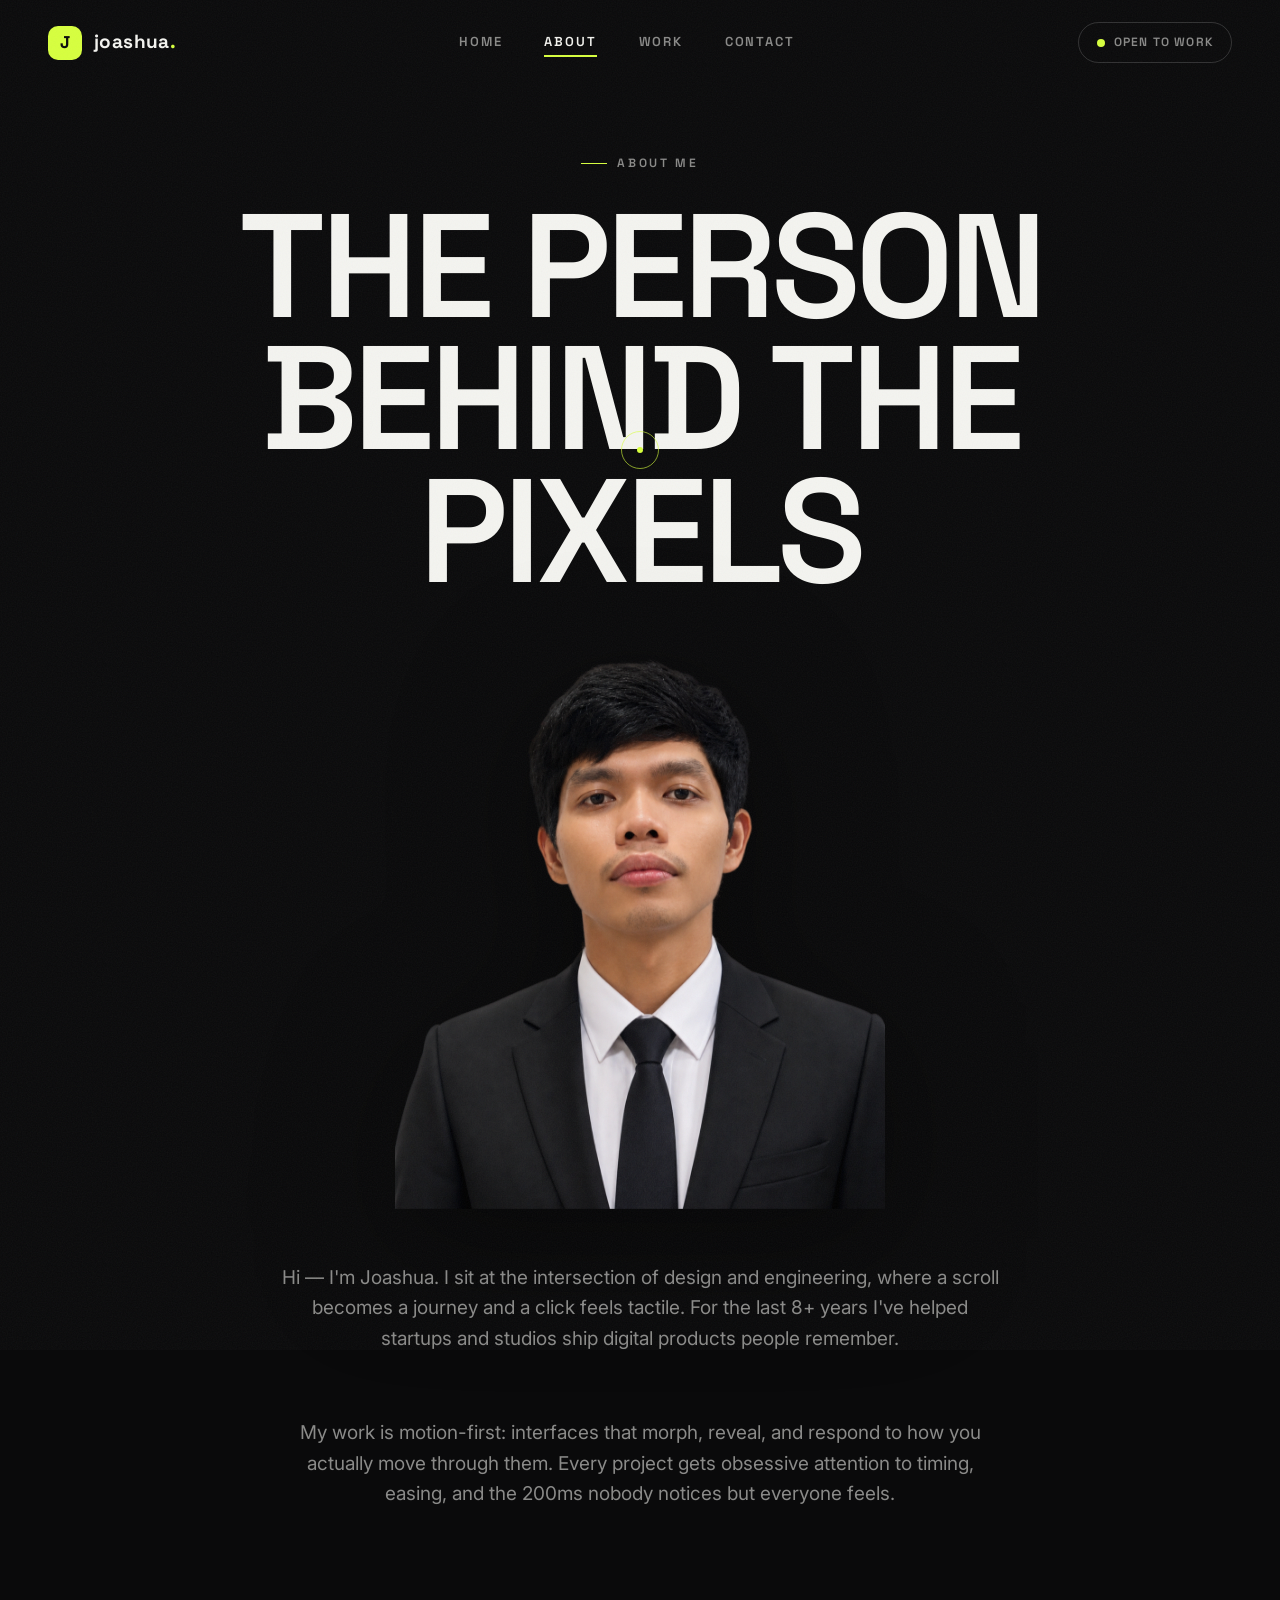
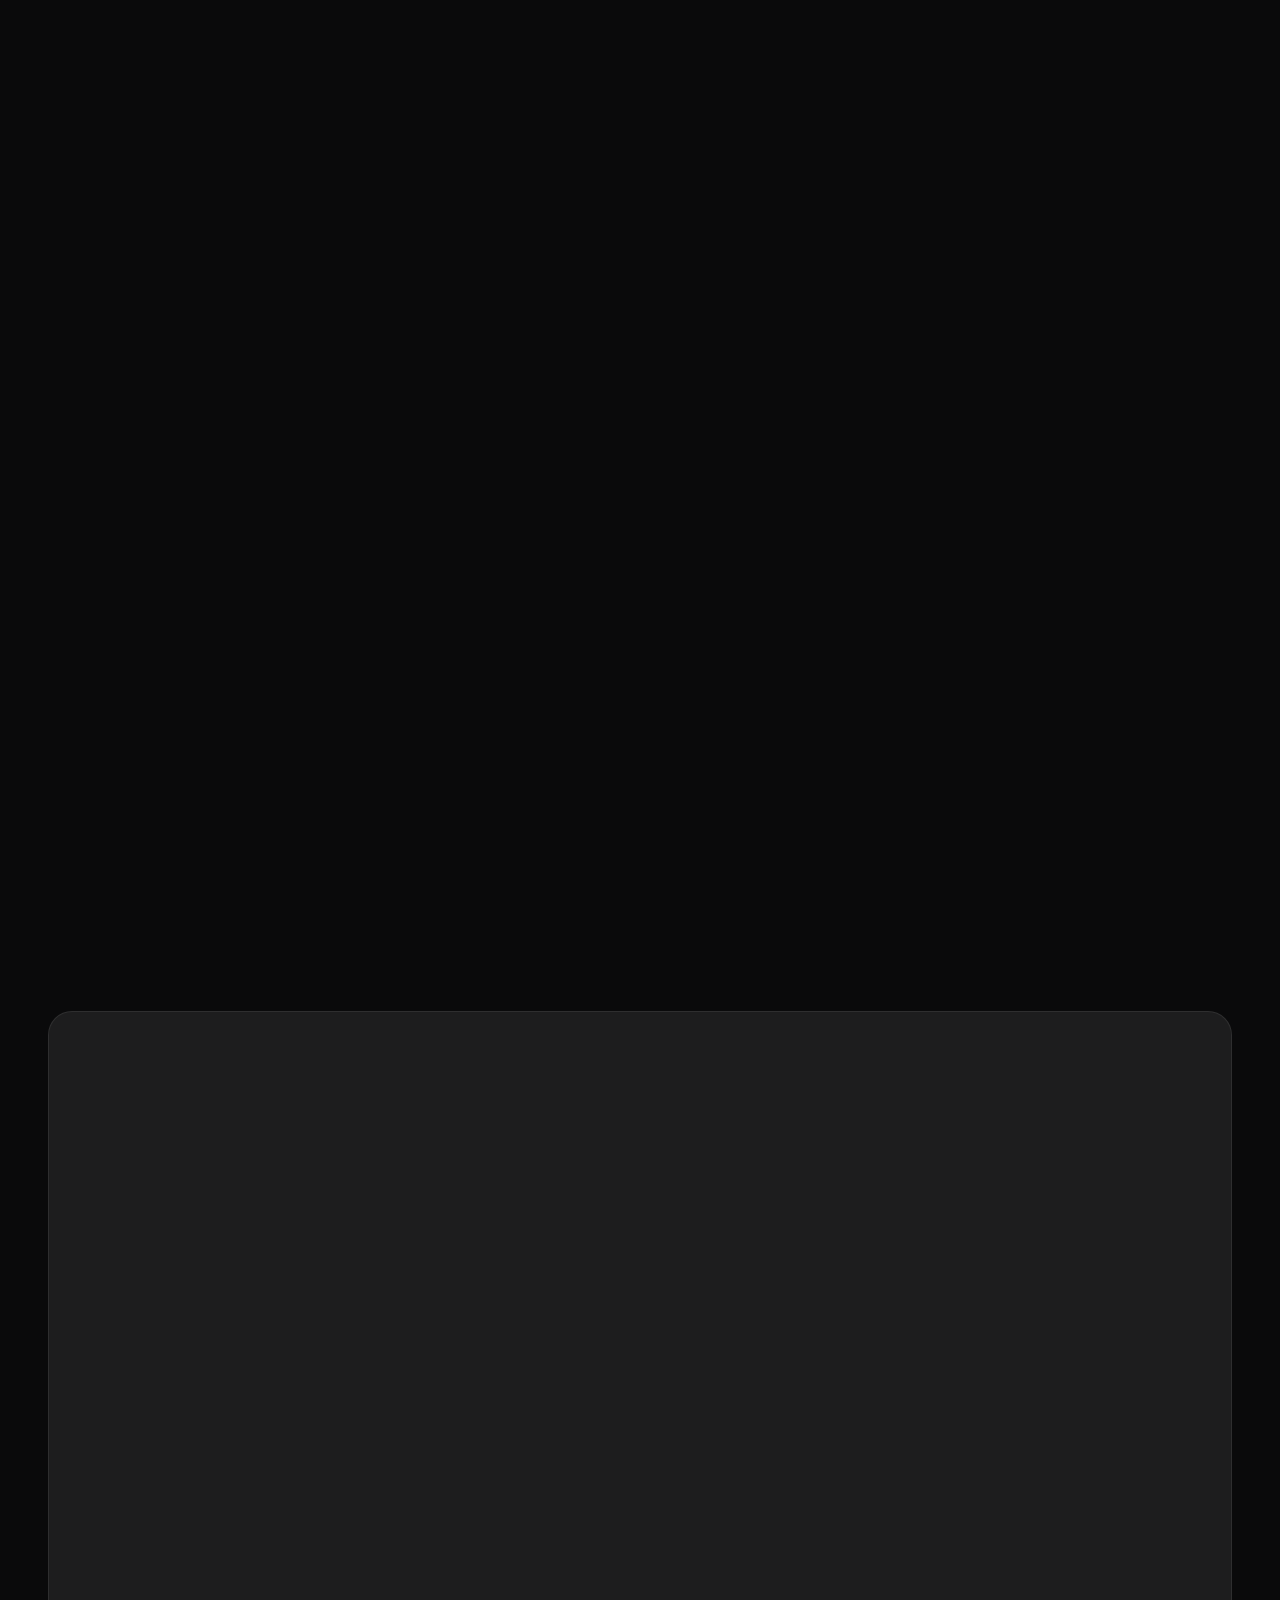
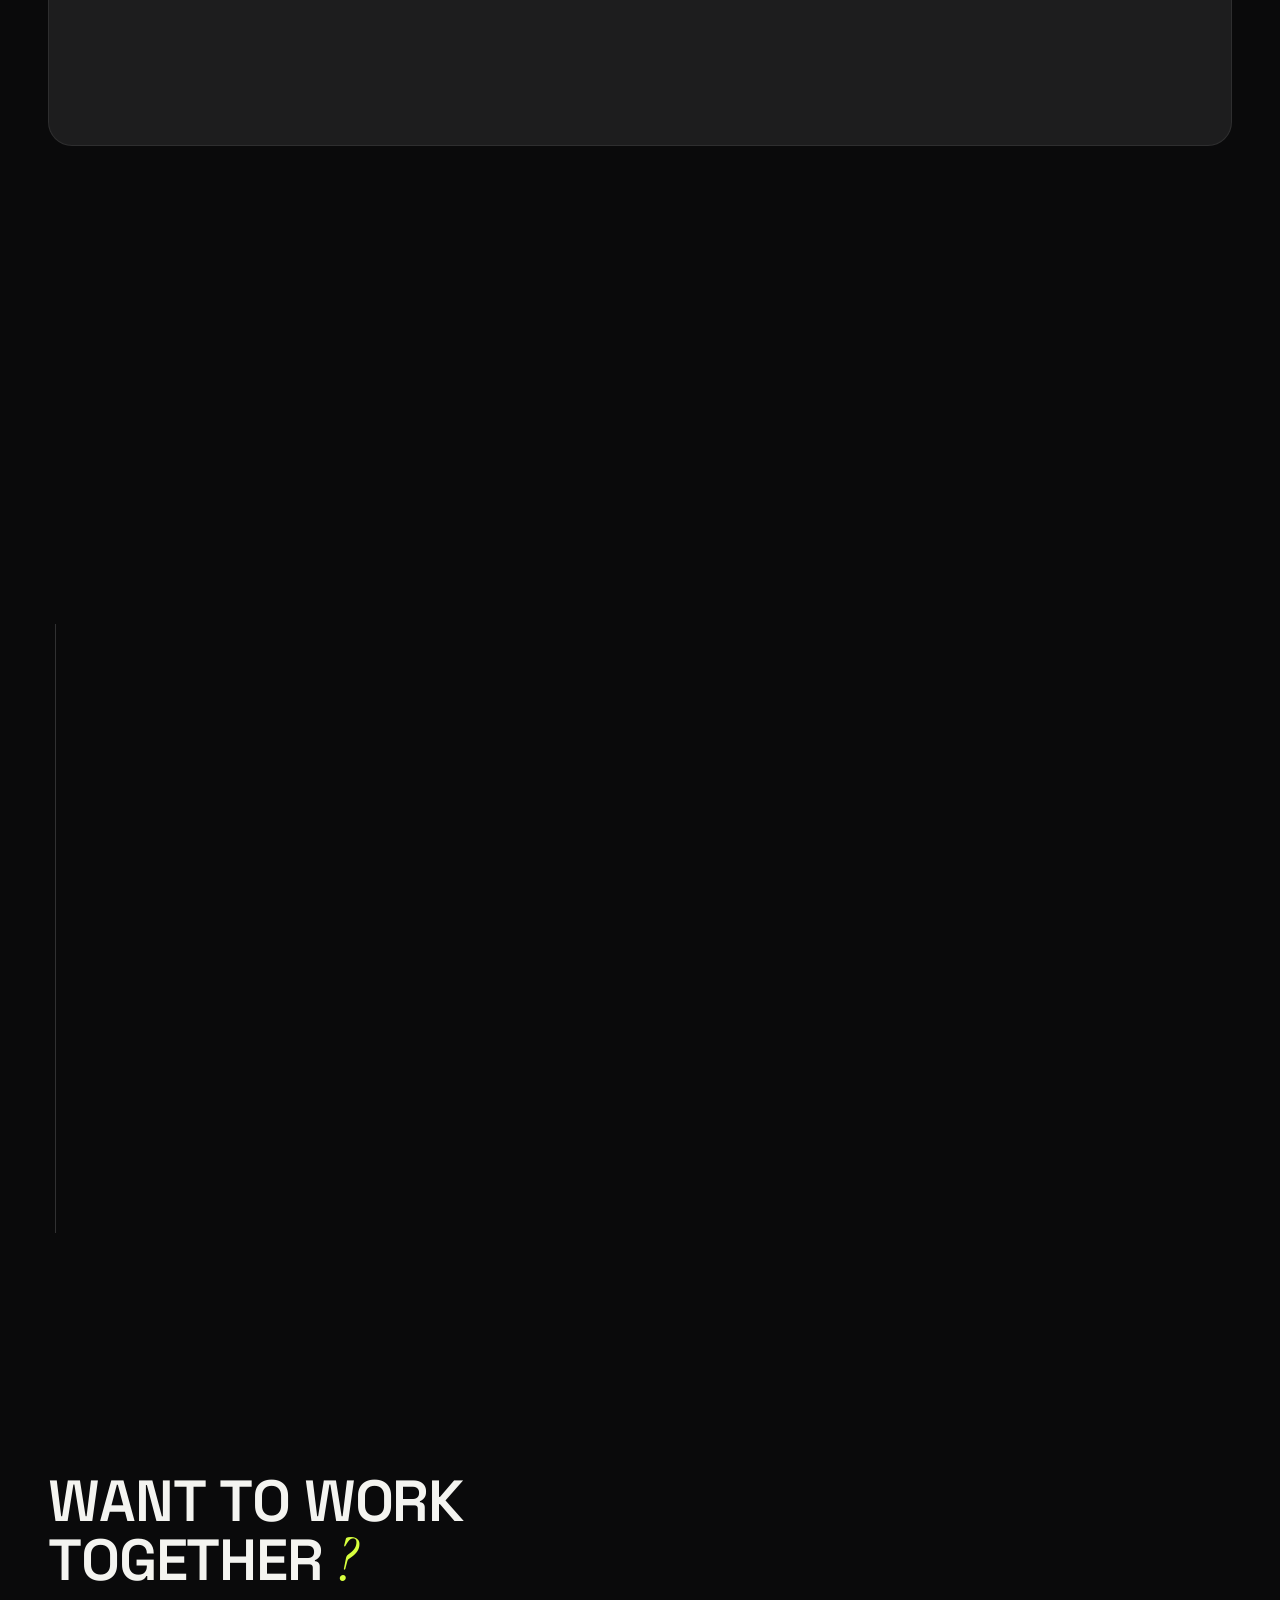
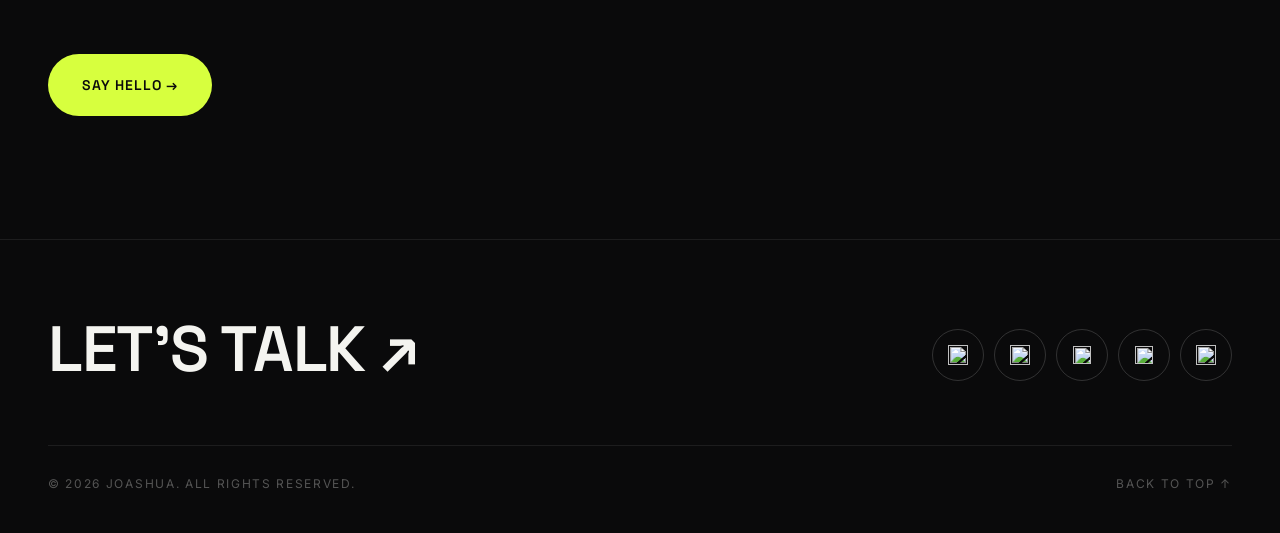
==== about.html @ bbd492a7 "About: semi-hero cutout with huge morphing title, image, centered description stack" ====
﻿<!DOCTYPE html>
<html lang="en">
<head>
  <meta charset="UTF-8">
  <meta name="viewport" content="width=device-width, initial-scale=1.0">
  <title>About — Joashua</title>
  <meta name="description" content="About Joashua — creative developer and designer, 8+ years of crafting motion-rich digital experiences.">
  <link rel="icon" type="image/svg+xml" href="assets/favicon.svg">
  <link rel="preconnect" href="https://fonts.googleapis.com">
  <link rel="preconnect" href="https://fonts.gstatic.com" crossorigin>
  <link href="https://fonts.googleapis.com/css2?family=Inter:wght@400;500;600&family=Instrument+Serif:ital@0;1&family=Space+Grotesk:wght@400;500;600;700&display=swap" rel="stylesheet">
  <link rel="stylesheet" href="css/style.css">
</head>
<body data-page="about">

  <div class="preloader" id="preloader">
    <div class="preloader__count"><span id="preload-count">0</span><span class="pct">%</span></div>
    <div class="preloader__label">Joashua <span>·</span> Portfolio</div>
  </div>

  <div class="scrollbar" aria-hidden="true"></div>
  <div class="grain" aria-hidden="true"></div>

  <!-- Header -->
  <header class="header">
    <div class="container header__inner">
      <a href="index.html" class="logo" data-magnetic>
        <span class="logo__mark">J</span>
        <span>joashua<span class="logo__dot">.</span></span>
      </a>
      <nav class="nav" aria-label="Main">
        <ul class="nav__list">
          <li><a href="index.html" class="nav__link">Home</a></li>
          <li><a href="about.html" class="nav__link is-active">About</a></li>
          <li><a href="work.html" class="nav__link">Work</a></li>
          <li><a href="contact.html" class="nav__link">Contact</a></li>
        </ul>
      </nav>
      <a href="contact.html" class="header__status"><span class="pulse"></span> Open to work</a>
      <button class="nav-toggle" aria-label="Menu">
        <span></span><span></span>
      </button>
    </div>
  </header>

  <div class="mobile-menu" aria-hidden="true">
    <a href="index.html" class="mobile-menu__link">Home</a>
    <a href="about.html" class="mobile-menu__link">About</a>
    <a href="work.html" class="mobile-menu__link">Work</a>
    <a href="contact.html" class="mobile-menu__link">Contact</a>
    <div class="mobile-menu__meta">Available for new projects</div>
  </div>

  <main>
    <!-- About hero: morphing text + image + description -->
    <section class="section about-stack" data-morph>
      <div class="container">
        <div class="about-stack__title" data-morph-title>
          <span class="eyebrow">About me</span>
          <h1 class="hero__title about-stack__h">
            <span class="row" style="--d:0.05s"><span>The person</span></span>
            <span class="row" style="--d:0.18s"><span>behind the</span></span>
            <span class="row" style="--d:0.31s"><span>pixels</span></span>
          </h1>
        </div>
        <div class="about-stack__img" data-morph-media>
          <img src="assets/img/semi-hero.png" alt="Portrait of Joashua" draggable="false">
        </div>
        <div class="about-stack__body" data-morph-body>
          <p class="lead">Hi — I'm Joashua. I sit at the intersection of design and engineering, where a scroll becomes a journey and a click feels tactile. For the last 8+ years I've helped startups and studios ship digital products people remember.</p>
          <p class="lead mt-8">My work is motion-first: interfaces that morph, reveal, and respond to how you actually move through them. Every project gets obsessive attention to timing, easing, and the 200ms nobody notices but everyone feels.</p>

          <div class="mt-12">
            <div class="skill" data-reveal="up">
              <div class="skill__row">
                <span class="skill__name">Front-end development</span>
                <span class="skill__pct">95%</span>
              </div>
              <div class="skill__bar"><span data-fill="95%"></span></div>
            </div>
            <div class="skill" data-reveal="up" style="--rd:80ms">
              <div class="skill__row">
                <span class="skill__name">UI / UX design</span>
                <span class="skill__pct">90%</span>
              </div>
              <div class="skill__bar"><span data-fill="90%"></span></div>
            </div>
            <div class="skill" data-reveal="up" style="--rd:160ms">
              <div class="skill__row">
                <span class="skill__name">Mobile app development</span>
                <span class="skill__pct">88%</span>
              </div>
              <div class="skill__bar"><span data-fill="88%"></span></div>
            </div>
            <div class="skill" data-reveal="up" style="--rd:240ms">
              <div class="skill__row">
                <span class="skill__name">Computer science</span>
                <span class="skill__pct">90%</span>
              </div>
              <div class="skill__bar"><span data-fill="90%"></span></div>
            </div>
          </div>
        </div>
      </div>
    </section>

    <!-- Services -->
    <section class="section section--tight">
      <div class="container">
        <span class="eyebrow" data-reveal>What I do</span>
        <h2 class="section-title mt-8" data-split data-reveal="up">Services</h2>
        <div class="services mt-12">
          <div class="service" data-reveal="up">
            <div class="service__icon">
              <svg width="24" height="24" viewBox="0 0 24 24" fill="none" stroke="currentColor" stroke-width="1.8" stroke-linecap="round" stroke-linejoin="round"><path d="M12 2L2 7l10 5 10-5-10-5z"/><path d="M2 17l10 5 10-5"/><path d="M2 12l10 5 10-5"/></svg>
            </div>
            <h3 class="service__title">Web design</h3>
            <p class="service__desc">Interfaces designed around content, hierarchy, and the way a story should unfold.</p>
          </div>
          <div class="service" data-reveal="up" style="--rd:80ms">
            <div class="service__icon">
              <svg width="24" height="24" viewBox="0 0 24 24" fill="none" stroke="currentColor" stroke-width="1.8" stroke-linecap="round" stroke-linejoin="round"><path d="M8 6l-6 6 6 6"/><path d="M16 6l6 6-6 6"/></svg>
            </div>
            <h3 class="service__title">Development</h3>
            <p class="service__desc">Fast, accessible, semantic front-end built to production standards — no bloated frameworks.</p>
          </div>
          <div class="service" data-reveal="up" style="--rd:160ms">
            <div class="service__icon">
              <svg width="24" height="24" viewBox="0 0 24 24" fill="none" stroke="currentColor" stroke-width="1.8" stroke-linecap="round" stroke-linejoin="round"><path d="M12 19l7-7 3 3-7 7-3-3z"/><path d="M18 13l-1.5-7.5L2 2l3.5 14.5L13 18l5-5z"/><circle cx="11" cy="11" r="2"/></svg>
            </div>
            <h3 class="service__title">Brand identity</h3>
            <p class="service__desc">Logos, type, color, and a visual language that scales from favicon to billboard.</p>
          </div>
          <div class="service" data-reveal="up" style="--rd:240ms">
            <div class="service__icon">
              <svg width="24" height="24" viewBox="0 0 24 24" fill="none" stroke="currentColor" stroke-width="1.8" stroke-linecap="round" stroke-linejoin="round"><polygon points="6 3 20 12 6 21 6 3" fill="currentColor" stroke="none"/></svg>
            </div>
            <h3 class="service__title">Motion &amp; 3D</h3>
            <p class="service__desc">Scroll choreography, micro-interactions, and WebGL scenes that make products feel alive.</p>
          </div>
          <div class="service" data-reveal="up" style="--rd:320ms">
            <div class="service__icon">
              <svg width="24" height="24" viewBox="0 0 24 24" fill="none" stroke="currentColor" stroke-width="1.8" stroke-linecap="round" stroke-linejoin="round"><circle cx="12" cy="12" r="10"/><path d="M2 12h20"/><path d="M12 2a15.3 15.3 0 010 20 15.3 15.3 0 010-20z"/></svg>
            </div>
            <h3 class="service__title">Design systems</h3>
            <p class="service__desc">Token-based systems that keep multi-page products consistent, fast, and easy to maintain.</p>
          </div>
          <div class="service" data-reveal="up" style="--rd:400ms">
            <div class="service__icon">
              <svg width="24" height="24" viewBox="0 0 24 24" fill="none" stroke="currentColor" stroke-width="1.8" stroke-linecap="round" stroke-linejoin="round"><path d="M9.5 2v6.5l-5 5V21h15v-7.5l-5-5V2"/><path d="M9.5 2h5"/><circle cx="12" cy="14" r="2.2"/></svg>
            </div>
            <h3 class="service__title">Creative direction</h3>
            <p class="service__desc">End-to-end art direction: campaign ideas, concept boards, and executions that land.</p>
          </div>
        </div>
      </div>
    </section>

    <!-- Timeline -->
    <section class="section section--tight">
      <div class="container">
        <span class="eyebrow" data-reveal>The journey</span>
        <h2 class="section-title mt-8" data-split data-reveal="up">Milestones</h2>
        <div class="timeline mt-12" style="max-width: 720px;">
          <div class="tl-item" data-reveal="left">
            <div class="tl-item__year">2018</div>
            <div class="tl-item__title">Freelance roots</div>
            <p class="tl-item__desc">Began crafting marketing sites and landing pages for local studios — discovered a love for animation.</p>
          </div>
          <div class="tl-item" data-reveal="left">
            <div class="tl-item__year">2020</div>
            <div class="tl-item__title">First studio role</div>
            <p class="tl-item__desc">Joined a creative agency as front-end developer, shipping award-adjacent campaigns for global brands.</p>
          </div>
          <div class="tl-item" data-reveal="left">
            <div class="tl-item__year">2022</div>
            <div class="tl-item__title">Motion specialist</div>
            <p class="tl-item__desc">Deep-dove into WebGL and scroll-driven storytelling — motion became the product, not a garnish.</p>
          </div>
          <div class="tl-item" data-reveal="left">
            <div class="tl-item__year">2024</div>
            <div class="tl-item__title">Independent</div>
            <p class="tl-item__desc">Back to building for founders and studios directly — fewer layers, more of the work that matters.</p>
          </div>
        </div>
      </div>
    </section>

    <!-- CTA -->
    <section class="section section--tight">
      <div class="container">
        <div data-reveal="zoom">
          <h2 class="section-title" data-split>Want to work<br>together<span class="display--serif">?</span></h2>
          <div class="mt-8">
            <a href="contact.html" class="btn btn--solid magnetic" data-magnetic>Say hello <span class="btn__arrow">→</span></a>
          </div>
        </div>
      </div>
    </section>
  </main>

  <!-- Footer -->
  <footer class="footer">
    <div class="container">
      <div class="footer__top">
        <a href="contact.html" class="footer__big" data-magnetic>Let's talk <span class="arrow">↗</span></a>
        <div class="footer__socials">
          <a href="https://github.com/Shuash11" target="_blank" rel="noopener" class="social" aria-label="GitHub"><img src="https://cdn.simpleicons.org/github/F4F4F0" width="20" height="20" alt=""></a>
          <a href="https://dribbble.com" target="_blank" rel="noopener" class="social" aria-label="Dribbble"><img src="https://cdn.simpleicons.org/dribbble/F4F4F0" width="20" height="20" alt=""></a>
          <a href="https://x.com" target="_blank" rel="noopener" class="social" aria-label="X"><img src="https://cdn.simpleicons.org/x/F4F4F0" width="18" height="18" alt=""></a>
          <a href="https://www.linkedin.com" target="_blank" rel="noopener" class="social" aria-label="LinkedIn"><img src="https://cdn.simpleicons.org/linkedin/F4F4F0" width="18" height="18" alt=""></a>
          <a href="https://www.instagram.com" target="_blank" rel="noopener" class="social" aria-label="Instagram"><img src="https://cdn.simpleicons.org/instagram/F4F4F0" width="20" height="20" alt=""></a>
        </div>
      </div>
      <div class="footer__bottom">
        <span>© <span data-year>2026</span> Joashua. All rights reserved.</span>
        <a href="#top">Back to top ↑</a>
      </div>
    </div>
  </footer>

  <script src="https://cdn.jsdelivr.net/npm/lenis@1.1.14/dist/lenis.min.js"></script>
  <script src="js/main.js"></script>
</body>
</html>
---- css/style.css ----
/* ============================================================
   SHUASH — Portfolio
   Dark · Motion-first · Morphing scroll
   ============================================================ */

:root {
  --bg: #0a0a0b;
  --bg-2: #101014;
  --surface: #141419;
  --surface-2: #1a1a20;
  --line: rgba(255, 255, 255, 0.08);
  --line-strong: rgba(255, 255, 255, 0.16);
  --text: #f4f4f0;
  --muted: rgba(244, 244, 240, 0.55);
  --faint: rgba(244, 244, 240, 0.32);
  --accent: #d7ff3e;
  --accent-ink: #0a0a0b;
  --serif: "Instrument Serif", Georgia, serif;
  --sans: "Space Grotesk", "Inter", system-ui, sans-serif;
  --body: "Inter", system-ui, sans-serif;
  --ease: cubic-bezier(0.76, 0, 0.24, 1);
  --ease-out: cubic-bezier(0.16, 1, 0.3, 1);
  --r-lg: 24px;
  --r-md: 16px;
  --r-sm: 10px;
  --container: 1320px;
}

/* ---------- Reset ---------- */
*, *::before, *::after { box-sizing: border-box; margin: 0; padding: 0; }

html { scroll-behavior: auto; }

body {
  background: var(--bg);
  color: var(--text);
  font-family: var(--body);
  font-size: 16px;
  line-height: 1.6;
  -webkit-font-smoothing: antialiased;
  overflow-x: hidden;
  min-height: 100vh;
}

img, svg, video { display: block; max-width: 100%; }
a { color: inherit; text-decoration: none; }
ul, ol { list-style: none; }
button, input, textarea, select { font: inherit; color: inherit; background: none; border: none; }
button { cursor: pointer; }

::selection { background: var(--accent); color: var(--accent-ink); }

body.no-scroll { overflow: hidden; }

/* ---------- Film grain overlay ---------- */
.grain {
  position: fixed;
  inset: -50%;
  width: 200%;
  height: 200%;
  z-index: 2000;
  pointer-events: none;
  opacity: 0.05;
  background-image: url("data:image/svg+xml,%3Csvg xmlns='http://www.w3.org/2000/svg' width='300' height='300'%3E%3Cfilter id='n'%3E%3CfeTurbulence type='fractalNoise' baseFrequency='0.8' numOctaves='2'/%3E%3C/filter%3E%3Crect width='300' height='300' filter='url(%23n)' opacity='1'/%3E%3C/svg%3E");
  animation: grain 8s steps(10) infinite;
}
@keyframes grain {
  0%, 100% { transform: translate(0, 0); }
  10% { transform: translate(-5%, -10%); }
  30% { transform: translate(3%, -15%); }
  50% { transform: translate(8%, 4%); }
  70% { transform: translate(-6%, 8%); }
  90% { transform: translate(4%, 6%); }
}

/* ---------- Layout ---------- */
.container { width: 100%; max-width: var(--container); margin: 0 auto; padding: 0 clamp(20px, 4vw, 48px); }

.section { padding: clamp(96px, 12vw, 160px) 0; position: relative; }
.section--tight { padding: clamp(72px, 9vw, 120px) 0; }

.eyebrow {
  display: inline-flex;
  align-items: center;
  gap: 10px;
  font-family: var(--sans);
  font-size: 12px;
  font-weight: 600;
  letter-spacing: 0.22em;
  text-transform: uppercase;
  color: var(--muted);
}
.eyebrow::before {
  content: "";
  width: 26px;
  height: 1px;
  background: var(--accent);
}

/* ---------- Typography ---------- */
h1, h2, h3, h4 { font-family: var(--sans); font-weight: 600; line-height: 1.02; letter-spacing: -0.02em; }

.display {
  font-size: clamp(40px, 7.5vw, 100px);
  font-weight: 600;
  letter-spacing: -0.03em;
  line-height: 0.98;
  text-transform: uppercase;
}

.display--serif {
  font-family: var(--serif);
  font-style: italic;
  text-transform: none;
  font-weight: 400;
  letter-spacing: -0.01em;
  color: var(--accent);
}

.section-title {
  font-size: clamp(30px, 4.6vw, 58px);
  text-transform: uppercase;
  letter-spacing: -0.02em;
}

.lead { font-size: clamp(16px, 1.5vw, 19px); color: var(--muted); max-width: 60ch; }

/* Letter-split animation support */
.split-line { display: block; overflow: hidden; padding-bottom: 0.08em; margin-bottom: -0.08em; }
.split-line .l {
  display: inline-block;
  transform: translateY(115%);
  transition: transform 1s var(--ease-out);
  will-change: transform;
}
.in-view .split-line .l { transform: translateY(0); }
.split-line .l:nth-child(2) { transition-delay: 0.05s; }
.split-line .l:nth-child(3) { transition-delay: 0.1s; }
.split-line .l:nth-child(4) { transition-delay: 0.15s; }
.split-line .l:nth-child(5) { transition-delay: 0.2s; }
.split-line .l:nth-child(6) { transition-delay: 0.25s; }
.split-line .l:nth-child(7) { transition-delay: 0.3s; }
.split-line .l:nth-child(8) { transition-delay: 0.35s; }
.split-line .l:nth-child(n + 9) { transition-delay: 0.4s; }

/* ---------- Generic reveals (clip-path morph) ---------- */
[data-reveal] {
  opacity: 0;
  clip-path: inset(0 100% 0 0);
  transform: translateY(24px);
  transition:
    opacity 0.9s var(--ease-out),
    clip-path 1.1s var(--ease),
    transform 0.9s var(--ease-out);
  transition-delay: var(--rd, 0s);
  will-change: clip-path, transform;
}
[data-reveal].in-view {
  opacity: 1;
  clip-path: inset(0 0 0 0);
  transform: translateY(0);
}
[data-reveal="up"] { clip-path: inset(0 0 100% 0); transform: translateY(40px); }
[data-reveal="left"] { clip-path: inset(0 100% 0 0); transform: translateX(-40px); }
[data-reveal="right"] { clip-path: inset(0 0 0 100%); transform: translateX(40px); }
[data-reveal="zoom"] { clip-path: inset(8% 8% 8% 8% round 40px); transform: scale(0.94); }
[data-reveal="zoom"].in-view { clip-path: inset(0 0 0 0 round 0); }

/* ---------- Buttons ---------- */
.btn {
  position: relative;
  display: inline-flex;
  align-items: center;
  gap: 14px;
  padding: 20px 34px;
  border-radius: 999px;
  font-family: var(--sans);
  font-size: 14px;
  font-weight: 600;
  letter-spacing: 0.06em;
  text-transform: uppercase;
  overflow: hidden;
  transition: color 0.45s var(--ease-out);
  isolation: isolate;
}
.btn::after {
  content: "";
  position: absolute;
  inset: 0;
  z-index: -1;
  transform: scaleX(0);
  transform-origin: right;
  transition: transform 0.5s var(--ease);
}
.btn:hover::after { transform: scaleX(1); transform-origin: left; }
.btn--solid { background: var(--accent); color: var(--accent-ink); }
.btn--solid::after { background: var(--text); }
.btn--solid:hover { color: var(--accent-ink); }
.btn--ghost { border: 1px solid var(--line-strong); color: var(--text); }
.btn--ghost::after { background: var(--accent); }
.btn--ghost:hover { color: var(--accent-ink); }
.btn__arrow { display: inline-block; transition: transform 0.4s var(--ease-out); }
.btn:hover .btn__arrow { transform: translateX(6px); }

/* ---------- Magnetic wrapper ---------- */
.magnetic { display: inline-block; will-change: transform; }

/* ---------- Marquee ---------- */
.marquee {
  position: relative;
  overflow: hidden;
  padding: clamp(18px, 2.6vw, 28px) 0;
  border-top: 1px solid var(--line);
  border-bottom: 1px solid var(--line);
  white-space: nowrap;
  user-select: none;
}
.marquee__track {
  display: flex;
  align-items: center;
  justify-content: center;
  gap: 0;
}
.marquee__group { display: inline-flex; align-items: center; gap: 0; }
.marquee__item {
  display: inline-flex;
  align-items: center;
  gap: clamp(20px, 3vw, 40px);
  padding: 0 clamp(20px, 3vw, 40px);
  font-family: var(--sans);
  font-size: clamp(20px, 2.6vw, 32px);
  font-weight: 600;
  text-transform: uppercase;
  letter-spacing: -0.01em;
  color: var(--text);
}
.marquee__item em { font-family: var(--serif); font-style: italic; font-weight: 400; color: var(--accent); }
.marquee__dot { width: 9px; height: 9px; border-radius: 50%; background: var(--accent); flex-shrink: 0; }
@keyframes marquee {
  to { transform: translateX(-100%); }
}

/* ---------- About half-body morph ---------- */
.about-half {
  position: relative;
  display: flex;
  justify-content: center;
  will-change: transform, opacity;
}
.about-half img {
  position: relative;
  height: clamp(360px, 60vh, 620px);
  width: auto;
  max-width: 100%;
  object-fit: contain;
  filter: drop-shadow(0 34px 70px rgba(0, 0, 0, 0.5));
  will-change: transform, opacity;
}
.about-half__body {
  max-width: 720px;
  margin: clamp(48px, 7vh, 84px) auto 0;
  will-change: transform, opacity;
}
@media (max-width: 970px) {
  .about-half img { height: clamp(300px, 46vh, 470px); }
  .about-half__body { margin-top: clamp(36px, 5vh, 56px); }
}

/* ---------- About page stack ---------- */
.about-stack { text-align: center; }
.about-stack__title {
  display: flex;
  flex-direction: column;
  align-items: center;
  will-change: transform, opacity;
}
.about-stack__title .eyebrow { margin-bottom: clamp(18px, 3vh, 30px); }
.about-stack__h { font-size: clamp(52px, 9.5vw, 132px); }
.about-stack__img {
  display: flex;
  justify-content: center;
  margin-top: clamp(36px, 6vh, 64px);
  will-change: transform, opacity;
}
.about-stack__img img {
  height: clamp(380px, 62vh, 640px);
  width: auto;
  max-width: 100%;
  object-fit: contain;
  filter: drop-shadow(0 30px 64px rgba(0, 0, 0, 0.5));
  will-change: transform, opacity;
}
.about-stack__body {
  max-width: 720px;
  margin: clamp(40px, 6vh, 64px) auto 0;
  text-align: center;
  will-change: transform, opacity;
}
.about-stack__body .skill { text-align: left; }
@media (max-width: 970px) {
  .about-stack__h { font-size: clamp(44px, 12.5vw, 120px); }
  .about-stack__img img { height: clamp(300px, 46vh, 470px); }
  .about-stack__body { margin-top: clamp(32px, 5vh, 48px); }
}

/* ---------- Header ---------- */
.header {
  position: fixed;
  top: 0;
  left: 0;
  width: 100%;
  z-index: 100;
  padding: 22px 0;
  transition: transform 0.6s var(--ease-out), background 0.4s ease;
}
.header--hidden { transform: translateY(-110%); }
.header--scrolled { background: rgba(10, 10, 11, 0.72); backdrop-filter: blur(18px); border-bottom: 1px solid var(--line); }
.header__inner {
  display: flex;
  align-items: center;
  justify-content: space-between;
  gap: 24px;
}
.logo { display: flex; align-items: center; gap: 12px; font-family: var(--sans); font-weight: 700; font-size: 19px; letter-spacing: 0.02em; }
.logo__mark {
  width: 34px; height: 34px;
  display: grid; place-items: center;
  border-radius: 10px;
  background: var(--accent);
  color: var(--accent-ink);
  font-size: 17px;
  transition: transform 0.6s var(--ease);
}
.logo:hover .logo__mark { transform: rotate(-8deg) scale(1.08); }
.logo__dot { color: var(--accent); }

.nav__list { display: flex; align-items: center; gap: 6px; }
.nav__link {
  position: relative;
  display: inline-block;
  padding: 10px 18px;
  font-family: var(--sans);
  font-size: 13px;
  font-weight: 600;
  letter-spacing: 0.14em;
  text-transform: uppercase;
  color: var(--muted);
  transition: color 0.3s ease;
}
.nav__link::after {
  content: "";
  position: absolute;
  left: 18px; right: 18px; bottom: 6px;
  height: 2px;
  background: var(--accent);
  transform: scaleX(0);
  transform-origin: right;
  transition: transform 0.45s var(--ease);
}
.nav__link:hover, .nav__link.is-active { color: var(--text); }
.nav__link:hover::after, .nav__link.is-active::after { transform: scaleX(1); transform-origin: left; }

.header__status {
  display: inline-flex;
  align-items: center;
  gap: 9px;
  padding: 10px 18px;
  border: 1px solid var(--line-strong);
  border-radius: 999px;
  font-family: var(--sans);
  font-size: 12px;
  font-weight: 600;
  letter-spacing: 0.1em;
  text-transform: uppercase;
  color: var(--muted);
  transition: border-color 0.3s ease, color 0.3s ease;
}
.header__status:hover { border-color: var(--accent); color: var(--text); }
.header__status .pulse {
  width: 8px; height: 8px; border-radius: 50%;
  background: var(--accent);
  animation: pulse 2s ease infinite;
}
@keyframes pulse {
  0%, 100% { box-shadow: 0 0 0 0 rgba(215, 255, 62, 0.5); }
  50% { box-shadow: 0 0 0 6px rgba(215, 255, 62, 0); }
}

/* Mobile nav */
.nav-toggle { display: none; }
.mobile-menu {
  position: fixed;
  inset: 0;
  z-index: 90;
  background: var(--bg);
  display: flex;
  flex-direction: column;
  justify-content: center;
  padding: 0 clamp(24px, 8vw, 80px);
  clip-path: inset(0 0 100% 0);
  transition: clip-path 0.8s var(--ease);
}
.mobile-menu.is-open { clip-path: inset(0 0 0 0); }
.mobile-menu__link {
  display: block;
  font-family: var(--sans);
  font-size: clamp(32px, 8vw, 54px);
  font-weight: 600;
  text-transform: uppercase;
  letter-spacing: -0.02em;
  padding: 10px 0;
  color: var(--text);
  opacity: 0;
  transform: translateY(30px);
  transition: opacity 0.6s ease, transform 0.6s var(--ease-out), color 0.3s ease;
}
.mobile-menu.is-open .mobile-menu__link { opacity: 1; transform: translateY(0); }
.mobile-menu__link:nth-child(2) { transition-delay: 0.08s; }
.mobile-menu__link:nth-child(3) { transition-delay: 0.16s; }
.mobile-menu__link:nth-child(4) { transition-delay: 0.24s; }
.mobile-menu__link:hover { color: var(--accent); }
.mobile-menu__meta { margin-top: 48px; color: var(--muted); font-size: 14px; letter-spacing: 0.08em; text-transform: uppercase; }

/* ---------- Hero ---------- */
.hero { position: relative; min-height: 100svh; display: flex; align-items: flex-end; overflow: hidden; padding-top: 120px; }

.hero__bg { position: absolute; inset: 0; z-index: 0; }
.hero__grid {
  position: absolute;
  inset: 0;
  background-image:
    linear-gradient(rgba(255, 255, 255, 0.04) 1px, transparent 1px),
    linear-gradient(90deg, rgba(255, 255, 255, 0.04) 1px, transparent 1px);
  background-size: 72px 72px;
  -webkit-mask-image: radial-gradient(75% 75% at 50% 55%, black, transparent 85%);
  mask-image: radial-gradient(75% 75% at 50% 55%, black, transparent 85%);
  pointer-events: none;
}
.hero__glow {
  position: absolute;
  right: -4%;
  top: 4%;
  width: 60%;
  height: 82%;
  background: radial-gradient(closest-side, rgba(215, 255, 62, 0.13), transparent 72%);
  filter: blur(26px);
  pointer-events: none;
  opacity: 1;
  transition: opacity 0.3s linear;
}
.hero__scrim {
  position: absolute;
  inset: 0;
  background: linear-gradient(to top, rgba(10, 10, 11, 0.9) 10%, rgba(10, 10, 11, 0.25) 46%, rgba(10, 10, 11, 0) 68%);
}

.hero__content { position: relative; z-index: 2; width: 100%; padding-bottom: clamp(28px, 4vw, 48px); }

.hero__inner {
  position: relative;
  display: flex;
  align-items: center;
  justify-content: center;
  min-height: calc(100svh - 180px);
}

.hero__text {
  position: absolute;
  inset: 0;
  z-index: 0;
  display: flex;
  flex-direction: column;
  align-items: center;
  justify-content: center;
  text-align: center;
  padding: 0 20px clamp(0px, 10vh, 96px);
  pointer-events: none;
  will-change: transform;
}

.hero__title {
  font-size: clamp(72px, 11.5vw, 166px);
  font-weight: 600;
  letter-spacing: -0.035em;
  line-height: 0.9;
  text-transform: uppercase;
  will-change: transform;
}
.hero__title .row { display: block; overflow: hidden; padding-bottom: 0.06em; margin-bottom: -0.06em; animation: textMorph 8s ease-in-out infinite alternate; will-change: transform; }
.hero__title .row:nth-child(2) { animation-delay: 1.2s; }
.hero__title .row:nth-child(3) { animation-delay: 2.4s; }
@keyframes textMorph {
  from { transform: translateY(0) skewX(0deg); }
  to { transform: translateY(-2.5%) skewX(-1.4deg); }
}
.hero__title .row > span {
  display: block;
  transform: translateY(112%);
  animation: rise 1.2s var(--ease-out) forwards;
  animation-delay: var(--d, 0s);
  will-change: transform;
}
.hero__title .row:nth-child(2) > span { animation-delay: 0.12s; }
.hero__title .row:nth-child(3) > span { animation-delay: 0.24s; }
@keyframes rise { to { transform: translateY(0); } }

.hero__title .accent {
  font-family: var(--serif);
  font-style: italic;
  font-weight: 400;
  text-transform: none;
  color: var(--accent);
}

.hero__figure {
  position: relative;
  z-index: 1;
  display: flex;
  align-items: flex-end;
  justify-content: center;
  height: clamp(400px, 74vh, 780px);
  will-change: transform;
}
.hero__figure::after {
  content: "";
  position: absolute;
  left: 50%;
  bottom: 1.5%;
  transform: translateX(-50%);
  width: 54%;
  height: 11%;
  border-radius: 50%;
  background: radial-gradient(ellipse at center, rgba(0, 0, 0, 0.58) 0%, rgba(0, 0, 0, 0.24) 55%, transparent 78%);
  filter: blur(2px);
  pointer-events: none;
}
.hero__img {
  position: relative;
  z-index: 2;
  height: 100%;
  width: auto;
  max-width: 100%;
  object-fit: contain;
  filter: drop-shadow(0 46px 90px rgba(0, 0, 0, 0.55)) drop-shadow(0 10px 24px rgba(0, 0, 0, 0.4));
  animation: heroFloat 7s ease-in-out infinite alternate;
  will-change: transform;
}
@keyframes heroFloat {
  from { transform: translateY(0); }
  to { transform: translateY(-18px); }
}

.hero__row {
  position: absolute;
  left: 0;
  right: 0;
  margin-inline: auto;
  width: max-content;
  bottom: clamp(-88px, -9vh, -56px);
  z-index: 2;
  display: flex;
  flex-direction: column;
  align-items: center;
  gap: 14px;
  text-align: center;
  opacity: 0;
  animation: fadeup 1s var(--ease-out) 0.5s forwards;
}
@keyframes fadeup { to { opacity: 1; transform: translateY(0); } }
.hero__row > * { transform: translateY(16px); }

.hero__meta { font-family: var(--sans); font-size: 13px; font-weight: 500; letter-spacing: 0.18em; text-transform: uppercase; color: var(--muted); display: flex; flex-direction: column; gap: 10px; }
.hero__meta strong { color: var(--text); font-weight: 600; }

.hero__scroll {
  display: inline-flex;
  align-items: center;
  gap: 14px;
  font-family: var(--sans);
  font-size: 12px;
  font-weight: 600;
  letter-spacing: 0.22em;
  text-transform: uppercase;
  color: var(--muted);
}
.hero__scroll .line { position: relative; width: 1px; height: 64px; background: var(--line-strong); overflow: hidden; }
.hero__scroll .line::after {
  content: "";
  position: absolute;
  inset: 0;
  background: var(--accent);
  animation: scrolldrop 1.8s var(--ease-out) infinite;
}
@keyframes scrolldrop {
  0% { transform: translateY(-100%); }
  60%, 100% { transform: translateY(100%); }
}

.hero__progress {
  position: absolute;
  right: clamp(20px, 3vw, 40px);
  bottom: clamp(36px, 5vw, 64px);
  z-index: 2;
  width: 64px;
  height: 64px;
  display: none;
}
@media (min-width: 900px) { .hero__progress { display: block; } }
.hero__progress svg { transform: rotate(-90deg); }
.hero__progress .track { fill: none; stroke: var(--line-strong); stroke-width: 2; }
.hero__progress .bar { fill: none; stroke: var(--accent); stroke-width: 2; stroke-linecap: round; stroke-dasharray: 1; stroke-dashoffset: 1; }

/* ---------- Stat cards ---------- */
.stats { display: grid; grid-template-columns: repeat(2, 1fr); gap: 1px; background: var(--line); border: 1px solid var(--line); border-radius: var(--r-lg); overflow: hidden; }
@media (min-width: 900px) { .stats { grid-template-columns: repeat(4, 1fr); } }
.stat { background: var(--bg-2); padding: clamp(28px, 3.4vw, 44px); transition: background 0.4s ease; }
.stat:hover { background: var(--surface); }
.stat__num {
  font-family: var(--sans);
  font-size: clamp(36px, 4vw, 52px);
  font-weight: 600;
  line-height: 1;
  letter-spacing: -0.02em;
  display: flex;
  align-items: baseline;
  gap: 2px;
}
.stat__num .suffix { color: var(--accent); }
.stat__label { margin-top: 12px; font-size: 13px; letter-spacing: 0.14em; text-transform: uppercase; color: var(--muted); }

/* ---------- Work cards (home) ---------- */
.work-list { display: flex; flex-direction: column; gap: clamp(24px, 3.4vw, 40px); }
.work-item {
  position: relative;
  display: grid;
  grid-template-columns: 1fr;
  gap: 20px;
  padding: clamp(20px, 2.4vw, 28px);
  border: 1px solid var(--line);
  border-radius: var(--r-lg);
  background: var(--bg-2);
  overflow: hidden;
  transition: border-color 0.5s ease, transform 0.6s var(--ease-out);
  will-change: transform;
}
@media (min-width: 900px) { .work-item { grid-template-columns: 5fr 7fr; align-items: center; gap: clamp(28px, 4vw, 56px); } }
.work-item:hover { border-color: var(--accent); }

.work-item__imgwrap { position: relative; border-radius: var(--r-md); overflow: hidden; aspect-ratio: 16 / 11; }
.work-item__imgwrap img { width: 100%; height: 100%; object-fit: cover; transform: scale(1.04); transition: transform 1.1s var(--ease-out); }
.work-item:hover .work-item__imgwrap img { transform: scale(1.12); }
.work-item__index {
  position: absolute;
  top: 16px; left: 16px;
  z-index: 2;
  padding: 7px 13px;
  border-radius: 999px;
  background: rgba(10, 10, 11, 0.72);
  backdrop-filter: blur(8px);
  border: 1px solid var(--line-strong);
  font-family: var(--sans);
  font-size: 11px;
  font-weight: 600;
  letter-spacing: 0.16em;
  color: var(--text);
}

.work-item__title {
  font-size: clamp(30px, 4.4vw, 56px);
  line-height: 0.95;
  text-transform: uppercase;
  transition: color 0.4s ease;
}
.work-item:hover .work-item__title { color: var(--accent); }
.work-item__tags { display: flex; flex-wrap: wrap; gap: 8px; margin-top: 16px; }
.tag {
  padding: 6px 13px;
  border: 1px solid var(--line);
  border-radius: 999px;
  font-size: 11px;
  font-weight: 600;
  letter-spacing: 0.14em;
  text-transform: uppercase;
  color: var(--muted);
}
.work-item__go {
  position: absolute;
  top: 22px; right: 22px;
  width: 52px; height: 52px;
  display: none;
  place-items: center;
  border-radius: 50%;
  background: var(--accent);
  color: var(--accent-ink);
  transform: scale(0);
  transition: transform 0.5s var(--ease);
}
.work-item:hover .work-item__go { transform: scale(1); }
@media (min-width: 900px) { .work-item__go { display: grid; } }

/* ---------- Tilt cards (work page) ---------- */
.tilt-wrap { perspective: 1200px; }
.card {
  position: relative;
  border-radius: var(--r-lg);
  overflow: hidden;
  border: 1px solid var(--line);
  background: var(--bg-2);
  transition: border-color 0.5s ease;
  will-change: transform;
}
.card:hover { border-color: var(--line-strong); }
.card__img { aspect-ratio: 4 / 3; overflow: hidden; }
.card__img img { width: 100%; height: 100%; object-fit: cover; transform: scale(1.05); transition: transform 1.1s var(--ease-out); }
.card:hover .card__img img { transform: scale(1.14); }
.card__body { padding: 22px 24px 26px; display: flex; align-items: center; justify-content: space-between; gap: 16px; }
.card__name { font-size: 21px; font-weight: 600; letter-spacing: -0.01em; }
.card__cat { margin-top: 4px; font-size: 12px; letter-spacing: 0.16em; text-transform: uppercase; color: var(--muted); }
.card__arrow {
  width: 46px; height: 46px;
  flex-shrink: 0;
  display: grid; place-items: center;
  border-radius: 50%;
  border: 1px solid var(--line-strong);
  transition: background 0.4s ease, color 0.4s ease, transform 0.4s var(--ease-out);
}
.card:hover .card__arrow { background: var(--accent); color: var(--accent-ink); transform: rotate(-45deg); }

/* Filters */
.filters { display: flex; flex-wrap: wrap; gap: 10px; }
.filter {
  padding: 11px 22px;
  border-radius: 999px;
  border: 1px solid var(--line-strong);
  font-family: var(--sans);
  font-size: 12px;
  font-weight: 600;
  letter-spacing: 0.14em;
  text-transform: uppercase;
  color: var(--muted);
  transition: all 0.35s ease;
}
.filter:hover { color: var(--text); border-color: var(--text); }
.filter.is-active { background: var(--accent); color: var(--accent-ink); border-color: var(--accent); }

/* ---------- About page ---------- */
.about-grid { display: grid; grid-template-columns: 1fr; gap: clamp(32px, 5vw, 72px); align-items: start; }
@media (min-width: 900px) { .about-grid { grid-template-columns: 5fr 6fr; } }

.about-portrait { position: relative; }
.about-portrait__img { width: 100%; border-radius: var(--r-lg); overflow: hidden; aspect-ratio: 4 / 5; }
.about-portrait__img img { width: 100%; height: 100%; object-fit: cover; transition: transform 0.3s linear; will-change: transform; }
.about-portrait__badge {
  position: absolute;
  bottom: -18px; right: clamp(12px, 3vw, 32px);
  display: flex; align-items: center; gap: 12px;
  padding: 16px 22px;
  border-radius: var(--r-md);
  background: var(--accent);
  color: var(--accent-ink);
  font-family: var(--sans);
  font-weight: 700;
  font-size: 14px;
  letter-spacing: 0.04em;
  box-shadow: 0 24px 60px rgba(0, 0, 0, 0.5);
}

.skill { border-top: 1px solid var(--line); padding: clamp(22px, 3vw, 32px) 0; }
.skill:last-child { border-bottom: 1px solid var(--line); }
.skill__row { display: flex; align-items: center; justify-content: space-between; gap: 20px; }
.skill__name { font-family: var(--sans); font-size: clamp(18px, 2.2vw, 26px); font-weight: 600; letter-spacing: -0.01em; }
.skill__pct { font-family: var(--sans); font-size: 14px; font-weight: 600; color: var(--accent); letter-spacing: 0.1em; }
.skill__bar { margin-top: 16px; height: 3px; border-radius: 99px; background: var(--line); overflow: hidden; }
.skill__bar span {
  display: block;
  height: 100%;
  width: 0;
  background: var(--accent);
  transition: width 1.4s var(--ease-out);
}

.services { display: grid; grid-template-columns: 1fr; gap: 1px; background: var(--line); border: 1px solid var(--line); border-radius: var(--r-lg); overflow: hidden; }
@media (min-width: 768px) { .services { grid-template-columns: repeat(2, 1fr); } }
.service { background: var(--bg-2); padding: clamp(28px, 3.4vw, 44px); transition: background 0.4s ease; }
.service:hover { background: var(--surface); }
.service__icon {
  width: 54px; height: 54px;
  display: grid; place-items: center;
  border-radius: 14px;
  border: 1px solid var(--line-strong);
  color: var(--accent);
  margin-bottom: 22px;
  transition: background 0.4s ease, color 0.4s ease, transform 0.5s var(--ease-out);
}
.service:hover .service__icon { background: var(--accent); color: var(--accent-ink); transform: rotate(-8deg) scale(1.06); }
.service__title { font-size: 22px; font-weight: 600; }
.service__desc { margin-top: 10px; color: var(--muted); font-size: 15px; }

.timeline { position: relative; }
.timeline::before {
  content: "";
  position: absolute;
  left: 7px; top: 8px; bottom: 8px;
  width: 1px;
  background: var(--line-strong);
}
.tl-item { position: relative; padding: 0 0 clamp(28px, 3.4vw, 40px) 40px; }
.tl-item::before {
  content: "";
  position: absolute;
  left: 0; top: 8px;
  width: 15px; height: 15px;
  border-radius: 50%;
  background: var(--bg);
  border: 2px solid var(--accent);
  transition: background 0.3s ease, transform 0.4s var(--ease-out);
}
.tl-item:hover::before { background: var(--accent); transform: scale(1.2); }
.tl-item__year { font-family: var(--sans); font-size: 12px; font-weight: 600; letter-spacing: 0.2em; color: var(--accent); }
.tl-item__title { font-family: var(--sans); font-size: 22px; font-weight: 600; margin-top: 6px; }
.tl-item__desc { margin-top: 8px; color: var(--muted); font-size: 15px; max-width: 52ch; }

/* ---------- Contact ---------- */
.contact-cta { font-size: clamp(42px, 8.6vw, 128px); line-height: 0.98; text-transform: uppercase; letter-spacing: -0.03em; }
.contact-cta .serif { font-family: var(--serif); font-style: italic; font-weight: 400; text-transform: none; color: var(--accent); }

.contact-grid { display: grid; grid-template-columns: 1fr; gap: clamp(40px, 5vw, 80px); }
@media (min-width: 900px) { .contact-grid { grid-template-columns: 5fr 7fr; } }

.contact-list { display: flex; flex-direction: column; }
.contact-row { display: flex; align-items: center; justify-content: space-between; gap: 16px; flex-wrap: wrap; padding: 22px 0; border-top: 1px solid var(--line); }
.contact-row:last-child { border-bottom: 1px solid var(--line); }
.contact-row__label { font-size: 12px; font-weight: 600; letter-spacing: 0.18em; text-transform: uppercase; color: var(--muted); }
.contact-row a { font-family: var(--sans); font-size: 17px; font-weight: 600; transition: color 0.3s ease; }
.contact-row a:hover { color: var(--accent); }

.field { position: relative; margin-bottom: clamp(26px, 3vw, 36px); }
.field label {
  display: block;
  margin-bottom: 10px;
  font-family: var(--sans);
  font-size: 11px;
  font-weight: 600;
  letter-spacing: 0.2em;
  text-transform: uppercase;
  color: var(--muted);
}
.field input, .field textarea {
  width: 100%;
  padding: 18px 20px;
  border: 1px solid var(--line-strong);
  border-radius: var(--r-sm);
  background: var(--bg-2);
  color: var(--text);
  font-size: 16px;
  outline: none;
  transition: border-color 0.35s ease, background 0.35s ease;
}
.field textarea { resize: vertical; min-height: 150px; }
.field input:focus, .field textarea:focus { border-color: var(--accent); background: var(--surface); }
.field::after {
  content: "";
  position: absolute;
  left: 0; bottom: -1px;
  height: 2px;
  width: 100%;
  background: var(--accent);
  transform: scaleX(0);
  transform-origin: right;
  transition: transform 0.5s var(--ease);
}
.field:focus-within::after { transform: scaleX(1); transform-origin: left; }

.form-note { margin-top: 18px; font-size: 13px; color: var(--muted); }
.form-note.is-success { color: var(--accent); }

/* ---------- Footer ---------- */
.footer { border-top: 1px solid var(--line); padding: clamp(48px, 6vw, 80px) 0 40px; }
.footer__top { display: flex; flex-direction: column; gap: 32px; justify-content: space-between; align-items: flex-start; }
@media (min-width: 900px) { .footer__top { flex-direction: row; align-items: flex-end; } }
.footer__big {
  font-family: var(--sans);
  font-size: clamp(30px, 5vw, 64px);
  font-weight: 600;
  text-transform: uppercase;
  letter-spacing: -0.02em;
  line-height: 1;
  display: inline-block;
  transition: color 0.4s ease;
}
.footer__big:hover { color: var(--accent); }
.footer__big .arrow { display: inline-block; transition: transform 0.5s var(--ease-out); }
.footer__big:hover .arrow { transform: translate(8px, -8px) rotate(45deg); }
.footer__socials { display: flex; gap: 10px; flex-wrap: wrap; }
.social {
  width: 52px; height: 52px;
  display: grid; place-items: center;
  border-radius: 50%;
  border: 1px solid var(--line-strong);
  color: var(--muted);
  transition: all 0.35s ease;
}
.social:hover { background: var(--accent); color: var(--accent-ink); border-color: var(--accent); transform: translateY(-4px); }
.footer__bottom {
  margin-top: clamp(40px, 5vw, 64px);
  padding-top: 28px;
  border-top: 1px solid var(--line);
  display: flex;
  flex-wrap: wrap;
  gap: 12px;
  justify-content: space-between;
  font-size: 12px;
  letter-spacing: 0.14em;
  text-transform: uppercase;
  color: var(--faint);
}
.footer__bottom a:hover { color: var(--accent); }

/* ---------- Preloader ---------- */
.preloader {
  position: fixed;
  inset: 0;
  z-index: 3000;
  display: flex;
  align-items: center;
  justify-content: center;
  background: var(--bg);
  transition: clip-path 1s var(--ease) 0.15s;
  clip-path: inset(0 0 0 0);
}
.preloader.is-done { clip-path: inset(0 0 100% 0); pointer-events: none; }
.preloader__count {
  font-family: var(--sans);
  font-size: clamp(90px, 22vw, 260px);
  font-weight: 600;
  letter-spacing: -0.04em;
  line-height: 1;
  display: flex;
  align-items: center;
}
.preloader__count .pct { color: var(--faint); font-size: 0.45em; margin-top: 0.4em; }
.preloader__label {
  position: absolute;
  bottom: clamp(28px, 5vw, 56px);
  left: 50%;
  transform: translateX(-50%);
  font-family: var(--sans);
  font-size: 11px;
  font-weight: 600;
  letter-spacing: 0.34em;
  text-transform: uppercase;
  color: var(--muted);
}
.preloader__label span { color: var(--accent); }

/* ---------- Custom cursor ---------- */
.cursor-dot, .cursor-ring {
  position: fixed;
  top: 0; left: 0;
  z-index: 4000;
  pointer-events: none;
  border-radius: 50%;
  will-change: transform;
}
.cursor-dot { width: 6px; height: 6px; background: var(--accent); }
.cursor-ring {
  width: 38px; height: 38px;
  border: 1px solid rgba(215, 255, 62, 0.6);
  transition: width 0.25s ease, height 0.25s ease, background 0.25s ease, border-color 0.25s ease;
}
.cursor-ring.is-active { width: 64px; height: 64px; background: rgba(215, 255, 62, 0.12); border-color: var(--accent); }
@media (pointer: coarse) { .cursor-dot, .cursor-ring { display: none; } }
body.cursor-hidden, body.cursor-hidden * { cursor: none; }

/* ---------- Scroll progress (top bar) ---------- */
.scrollbar {
  position: fixed;
  top: 0; left: 0;
  height: 2px;
  width: 100%;
  z-index: 300;
  transform-origin: left;
  transform: scaleX(0);
  background: var(--accent);
}

/* ---------- Page hero (subpages) ---------- */
.page-hero { padding-top: clamp(140px, 20vh, 200px); padding-bottom: clamp(48px, 6vw, 80px); position: relative; }
.page-hero__meta { display: flex; align-items: center; gap: 14px; flex-wrap: wrap; margin-top: 28px; color: var(--muted); font-family: var(--sans); font-size: 13px; font-weight: 500; letter-spacing: 0.16em; text-transform: uppercase; }
.page-hero__meta .sep { width: 5px; height: 5px; border-radius: 50%; background: var(--accent); }

/* Big ghost word behind sections */
.ghost {
  position: absolute;
  top: 50%;
  right: 0;
  transform: translateY(-50%);
  font-family: var(--sans);
  font-size: clamp(96px, 18vw, 280px);
  font-weight: 700;
  letter-spacing: -0.04em;
  line-height: 1;
  color: transparent;
  -webkit-text-stroke: 1px rgba(255, 255, 255, 0.05);
  pointer-events: none;
  user-select: none;
  white-space: nowrap;
  z-index: 0;
}

/* ---------- Utility ---------- */
.mt-8 { margin-top: clamp(40px, 5vw, 64px); }
.mt-12 { margin-top: clamp(56px, 7vw, 96px); }
.grid-2 { display: grid; grid-template-columns: 1fr; gap: 1px; background: var(--line); border: 1px solid var(--line); border-radius: var(--r-lg); overflow: hidden; }
@media (min-width: 768px) { .grid-2 { grid-template-columns: repeat(2, 1fr); } }
.tile { background: var(--bg-2); padding: clamp(26px, 3.4vw, 44px); }
.tile__num { font-family: var(--sans); font-size: 13px; font-weight: 600; letter-spacing: 0.2em; color: var(--accent); }
.tile__title { font-family: var(--sans); font-size: clamp(20px, 2vw, 26px); font-weight: 600; margin-top: 12px; }
.tile__desc { margin-top: 10px; color: var(--muted); font-size: 15px; }

/* ---------- Lenis smooth scroll ---------- */
html.lenis, html.lenis body { height: auto; }
.lenis.lenis-smooth { scroll-behavior: auto !important; }
.lenis.lenis-smooth [data-lenis-prevent] { overscroll-behavior: contain; }
.lenis.lenis-stopped { overflow: hidden; }

/* ---------- Responsive ---------- */
@media (max-width: 900px) {
  .nav { display: none; }
  .header { padding: 14px 0; }
  .nav-toggle {
    display: inline-flex;
    flex-direction: column;
    justify-content: center;
    gap: 6px;
    width: 44px; height: 44px;
    align-items: center;
    border: 1px solid var(--line-strong);
    border-radius: 50%;
    z-index: 110;
    position: relative;
  }
  .nav-toggle span {
    display: block;
    width: 18px; height: 2px;
    background: var(--text);
    transition: transform 0.4s var(--ease), opacity 0.3s ease;
  }
  .nav-toggle.is-open span:nth-child(1) { transform: translateY(4px) rotate(45deg); }
  .nav-toggle.is-open span:nth-child(2) { transform: translateY(-4px) rotate(-45deg); }
  .header__status { display: none; }
  .hero__title { font-size: clamp(64px, 19.5vw, 120px); }
  .hero__meta { font-size: 11px; letter-spacing: 0.14em; }
  .hero__content { padding-bottom: 32px; }
  .hero__inner { min-height: calc(100svh - 150px); }
  .hero__text { justify-content: flex-start; padding-top: clamp(32px, 6svh, 56px); }
  .hero__figure { height: clamp(320px, 46vh, 470px); }
  .hero__glow { width: 90%; right: -20%; top: 30%; }
}

@media (max-width: 768px) {
  .ghost { display: none; }
  .page-hero__meta { font-size: 12px; letter-spacing: 0.12em; }
  .btn { padding: 17px 28px; }
  .work-item__go { display: none; }
  .hero__row { gap: 22px; }
}

/* ---------- Reduced motion ---------- */
@media (prefers-reduced-motion: reduce) {
  *, *::before, *::after {
    animation-duration: 0.01ms !important;
    animation-iteration-count: 1 !important;
    transition-duration: 0.01ms !important;
  }
  [data-reveal] { opacity: 1; transform: none; clip-path: none; }
  .hero__title .row > span { transform: none; }
  .hero__row { opacity: 1; transform: none; }
  .grain { display: none; }
  .cursor-dot, .cursor-ring { display: none; }
}
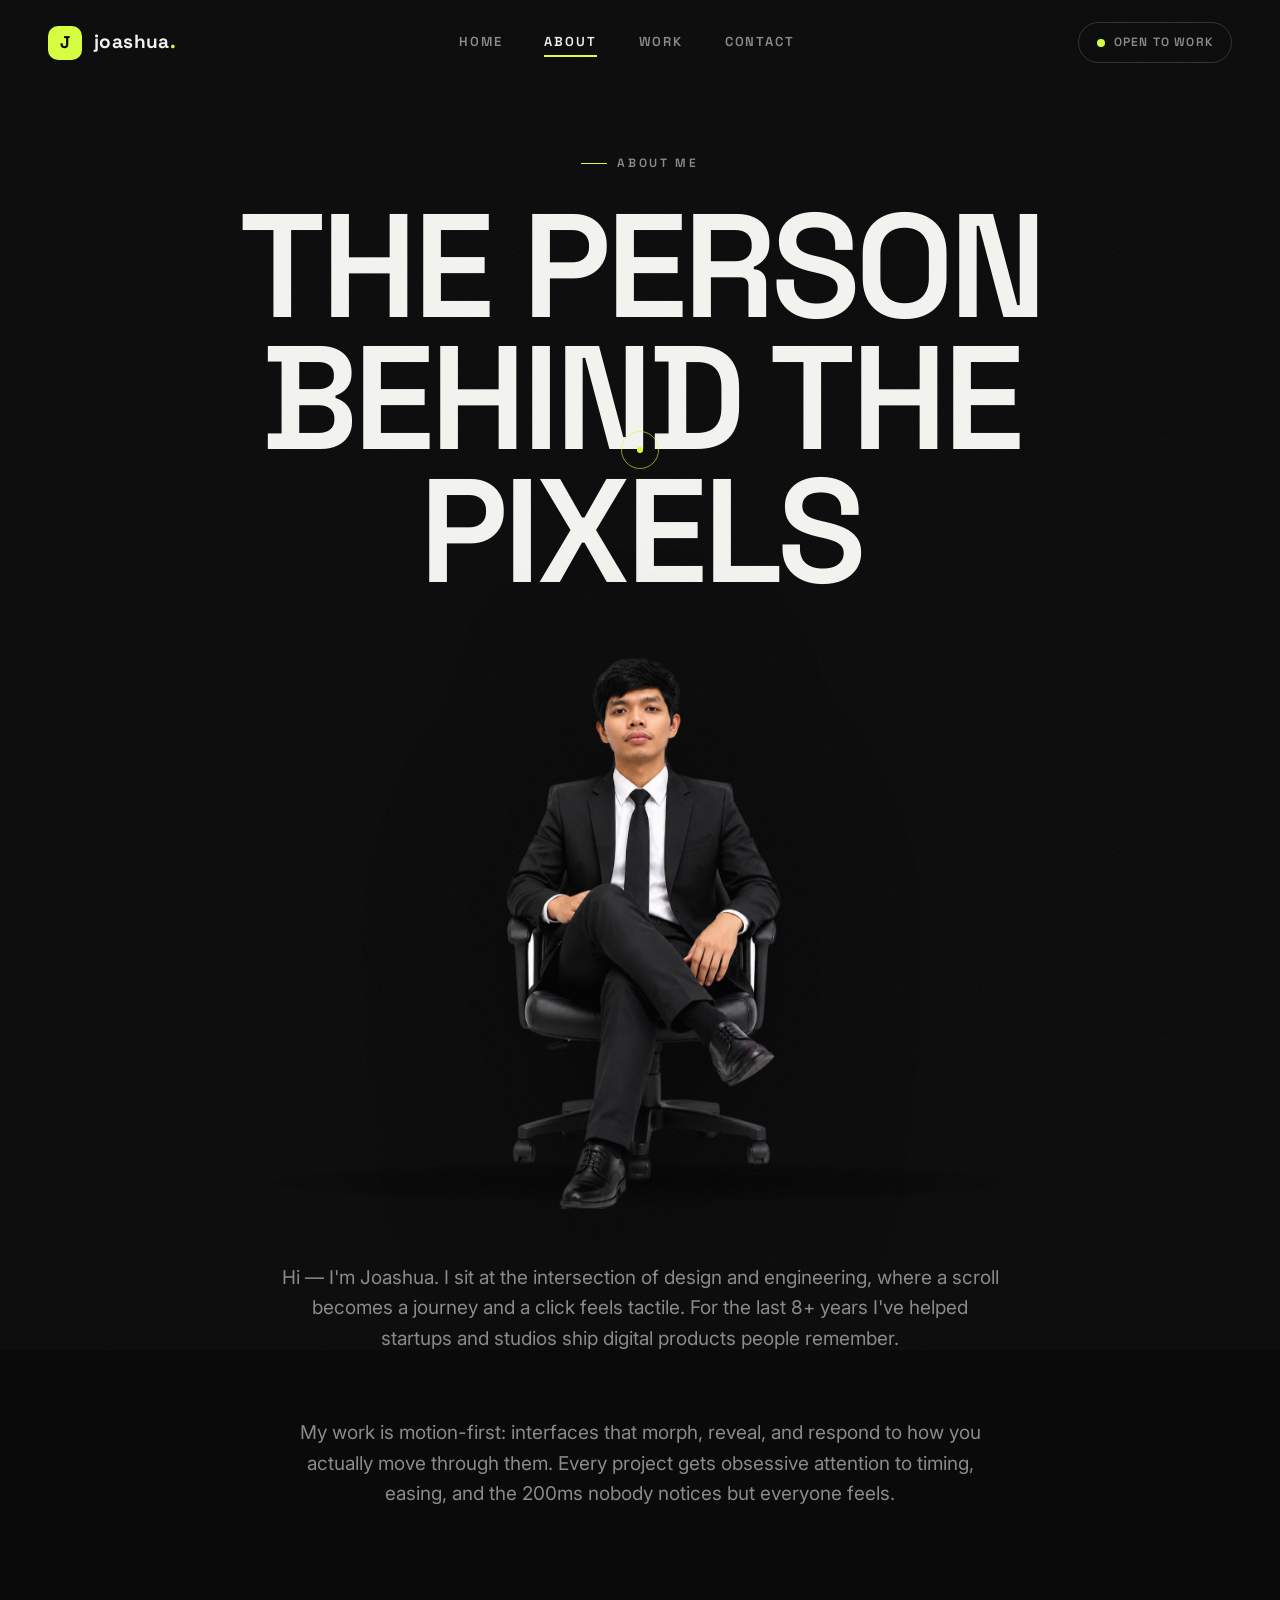
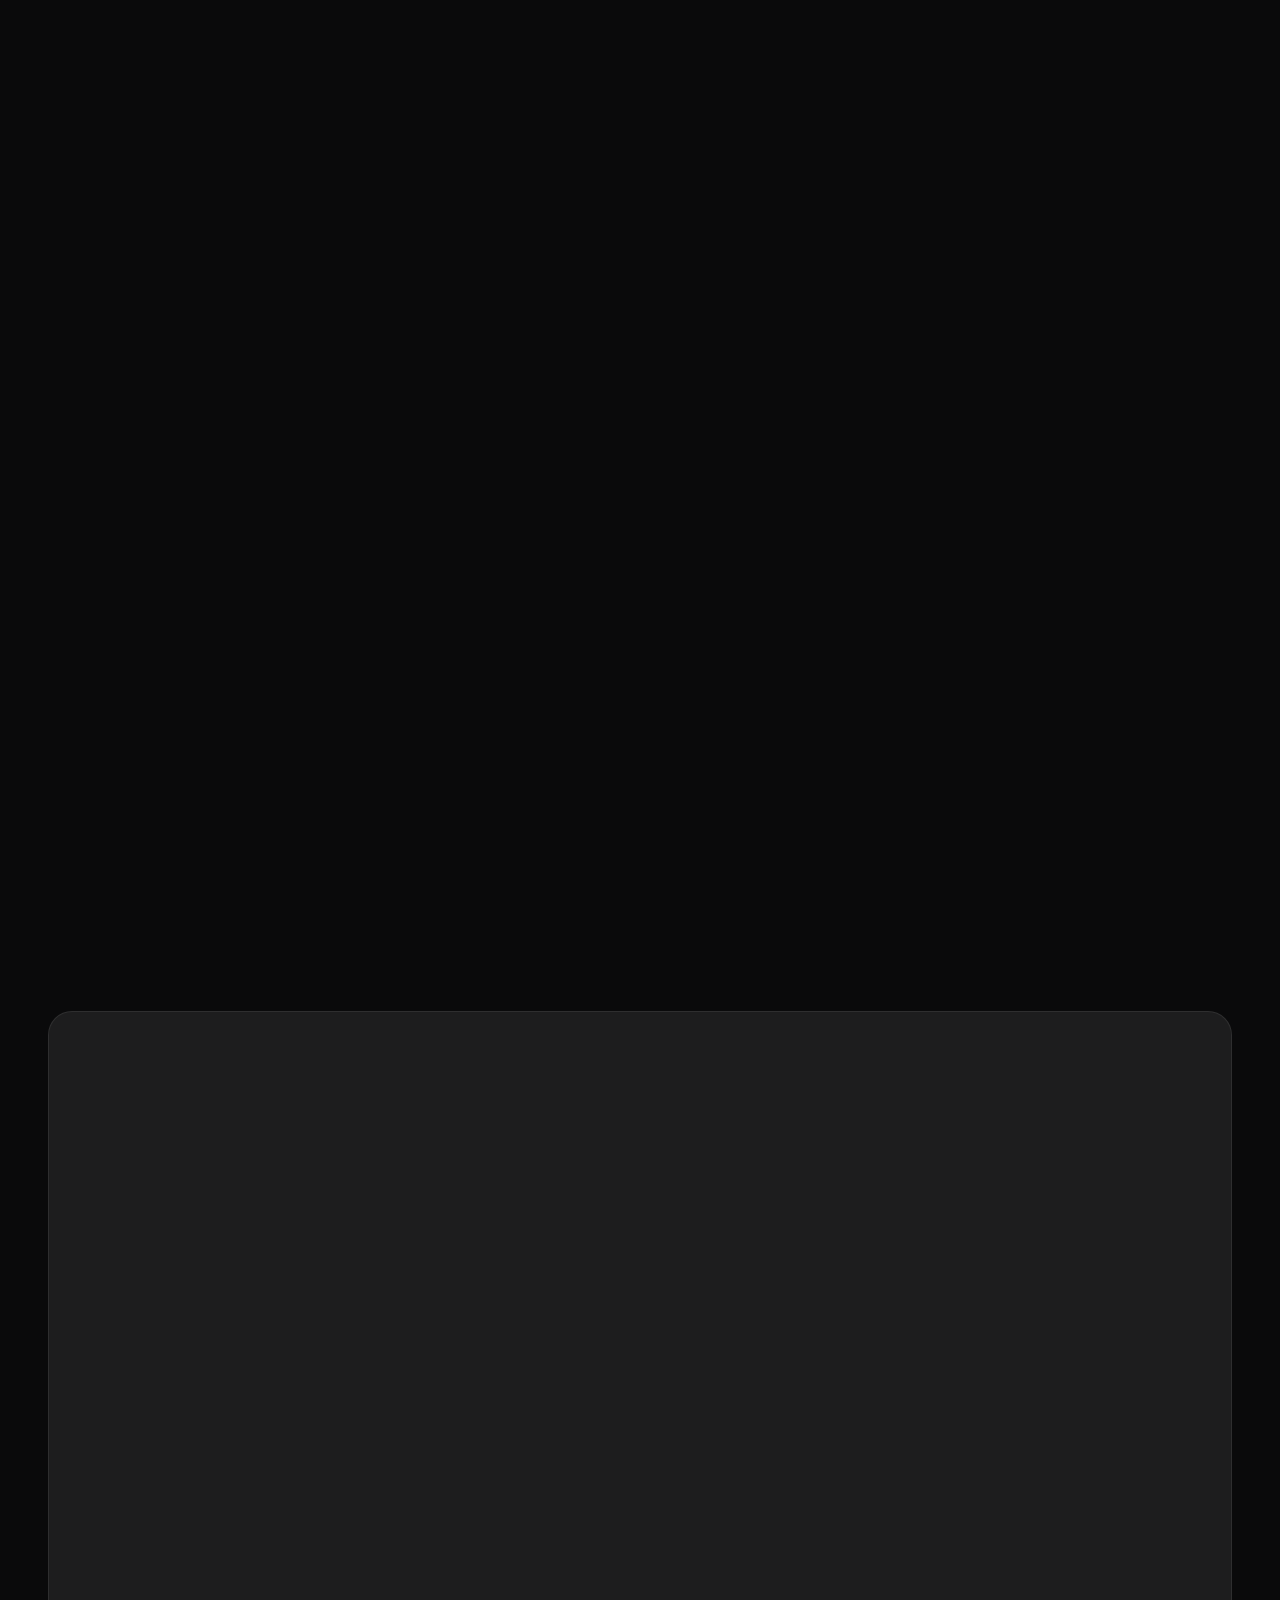
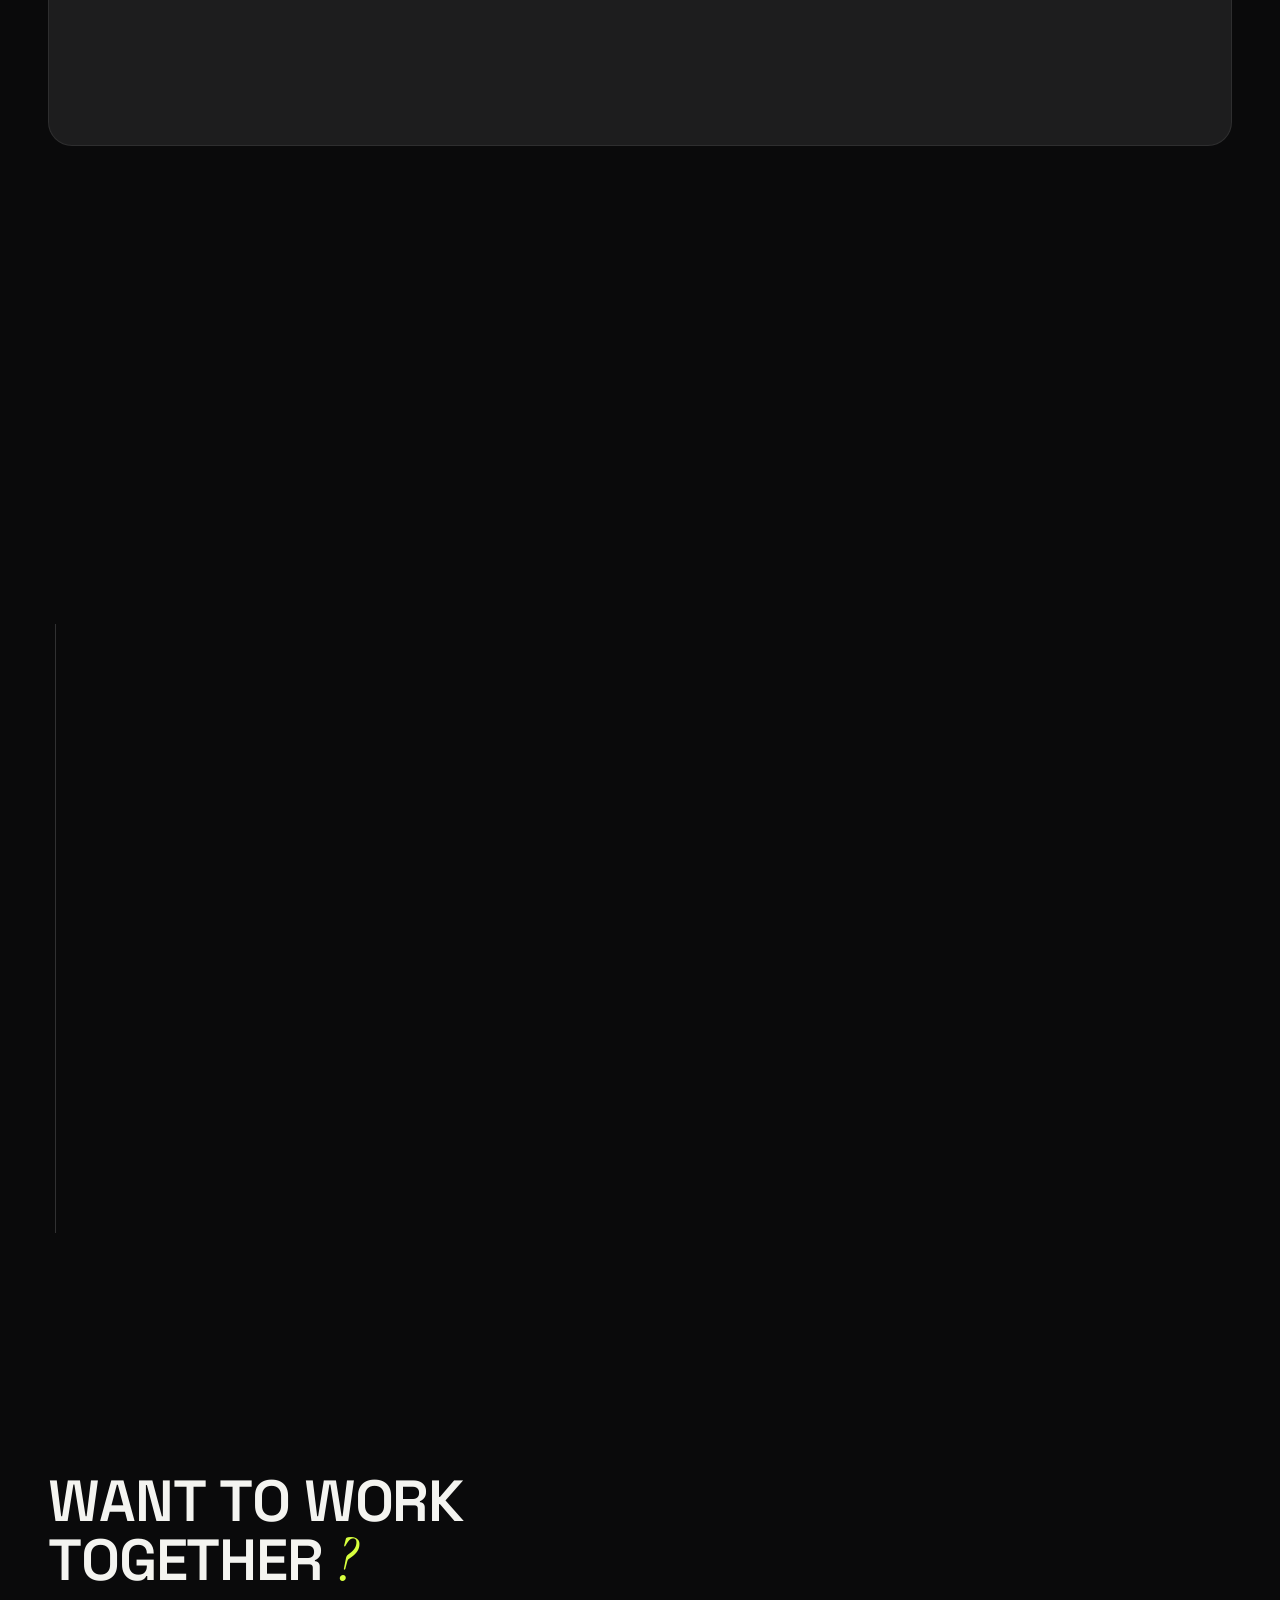
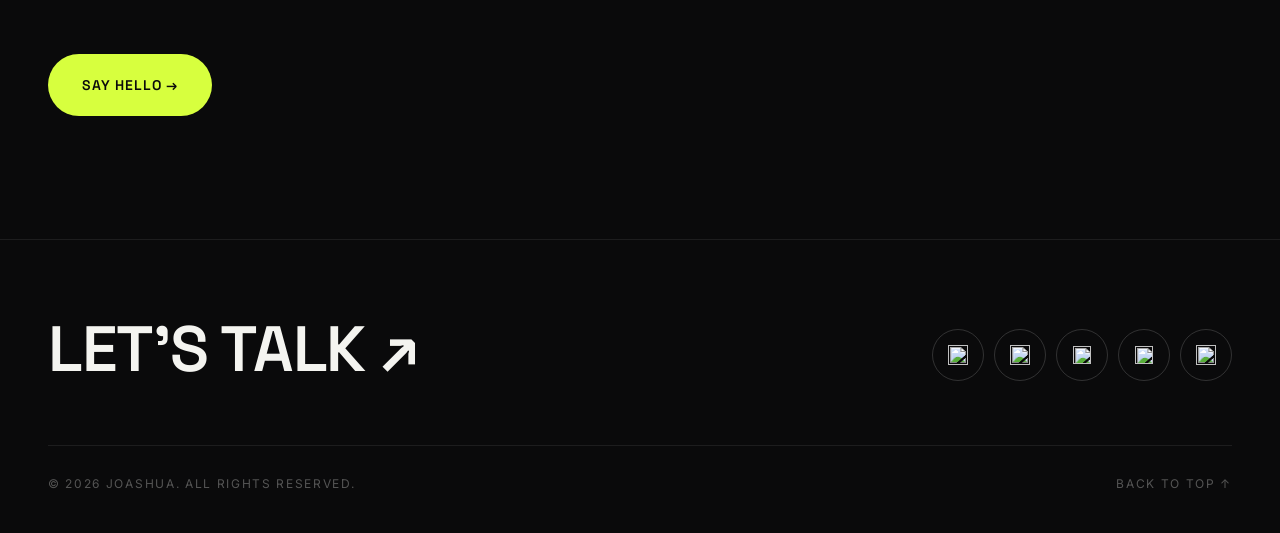
==== commit a6e30e7a: "About: swap in sitting 3D cutout (this.png) with ground shadow" ====
--- a/about.html
+++ b/about.html
@@ -64,7 +64,7 @@
           </h1>
         </div>
         <div class="about-stack__img" data-morph-media>
-          <img src="assets/img/semi-hero.png" alt="Portrait of Joashua" draggable="false">
+          <img src="assets/img/this.png" alt="Portrait of Joashua" draggable="false">
         </div>
         <div class="about-stack__body" data-morph-body>
           <p class="lead">Hi — I'm Joashua. I sit at the intersection of design and engineering, where a scroll becomes a journey and a click feels tactile. For the last 8+ years I've helped startups and studios ship digital products people remember.</p>
--- a/css/style.css
+++ b/css/style.css
@@ -247,6 +247,18 @@
   justify-content: center;
   will-change: transform, opacity;
 }
+.about-half::after {
+  content: "";
+  position: absolute;
+  left: 50%;
+  bottom: clamp(0px, 0.8vh, 8px);
+  transform: translateX(-50%);
+  width: 62%;
+  height: 7%;
+  border-radius: 50%;
+  background: radial-gradient(ellipse at center, rgba(0, 0, 0, 0.55) 0%, rgba(0, 0, 0, 0.22) 55%, transparent 78%);
+  pointer-events: none;
+}
 .about-half img {
   position: relative;
   height: clamp(360px, 60vh, 620px);
@@ -277,10 +289,23 @@
 .about-stack__title .eyebrow { margin-bottom: clamp(18px, 3vh, 30px); }
 .about-stack__h { font-size: clamp(52px, 9.5vw, 132px); }
 .about-stack__img {
+  position: relative;
   display: flex;
   justify-content: center;
   margin-top: clamp(36px, 6vh, 64px);
   will-change: transform, opacity;
+}
+.about-stack__img::after {
+  content: "";
+  position: absolute;
+  left: 50%;
+  bottom: clamp(0px, 0.8vh, 8px);
+  transform: translateX(-50%);
+  width: 62%;
+  height: 7%;
+  border-radius: 50%;
+  background: radial-gradient(ellipse at center, rgba(0, 0, 0, 0.55) 0%, rgba(0, 0, 0, 0.22) 55%, transparent 78%);
+  pointer-events: none;
 }
 .about-stack__img img {
   height: clamp(380px, 62vh, 640px);
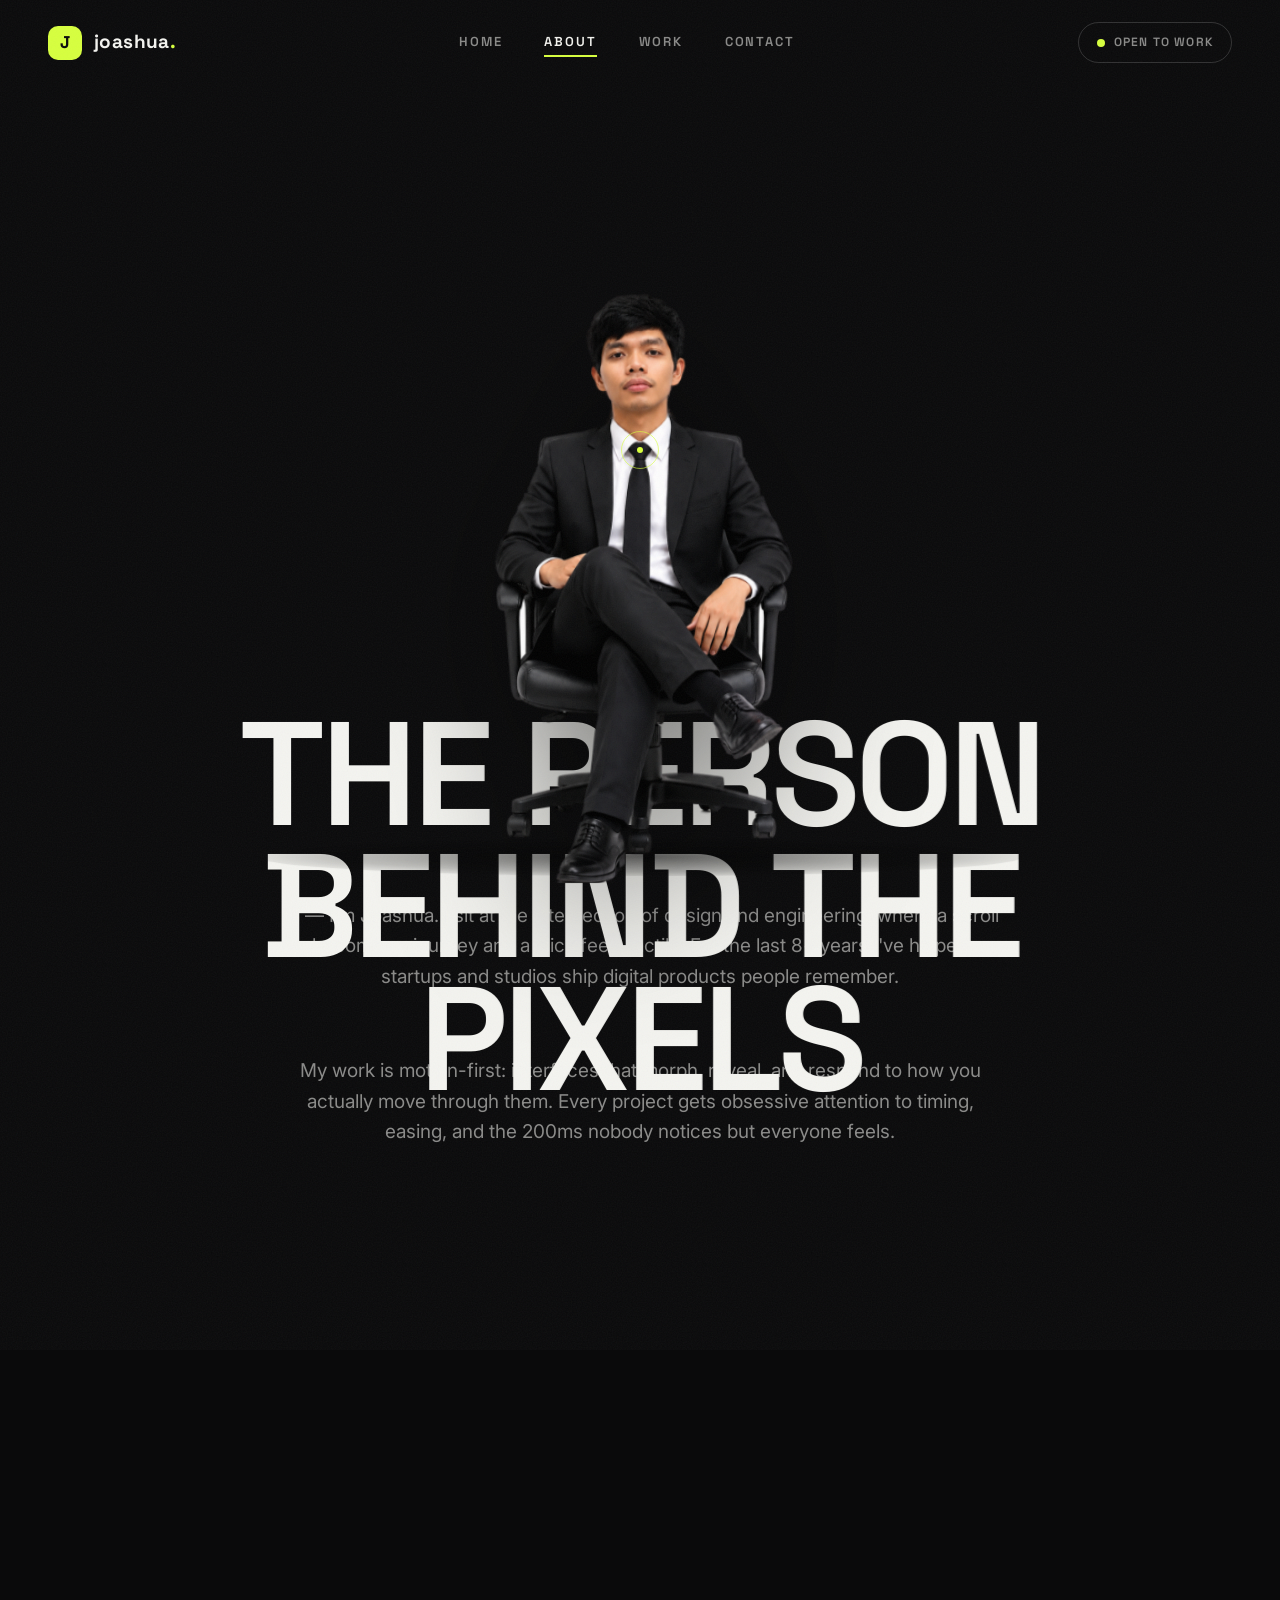
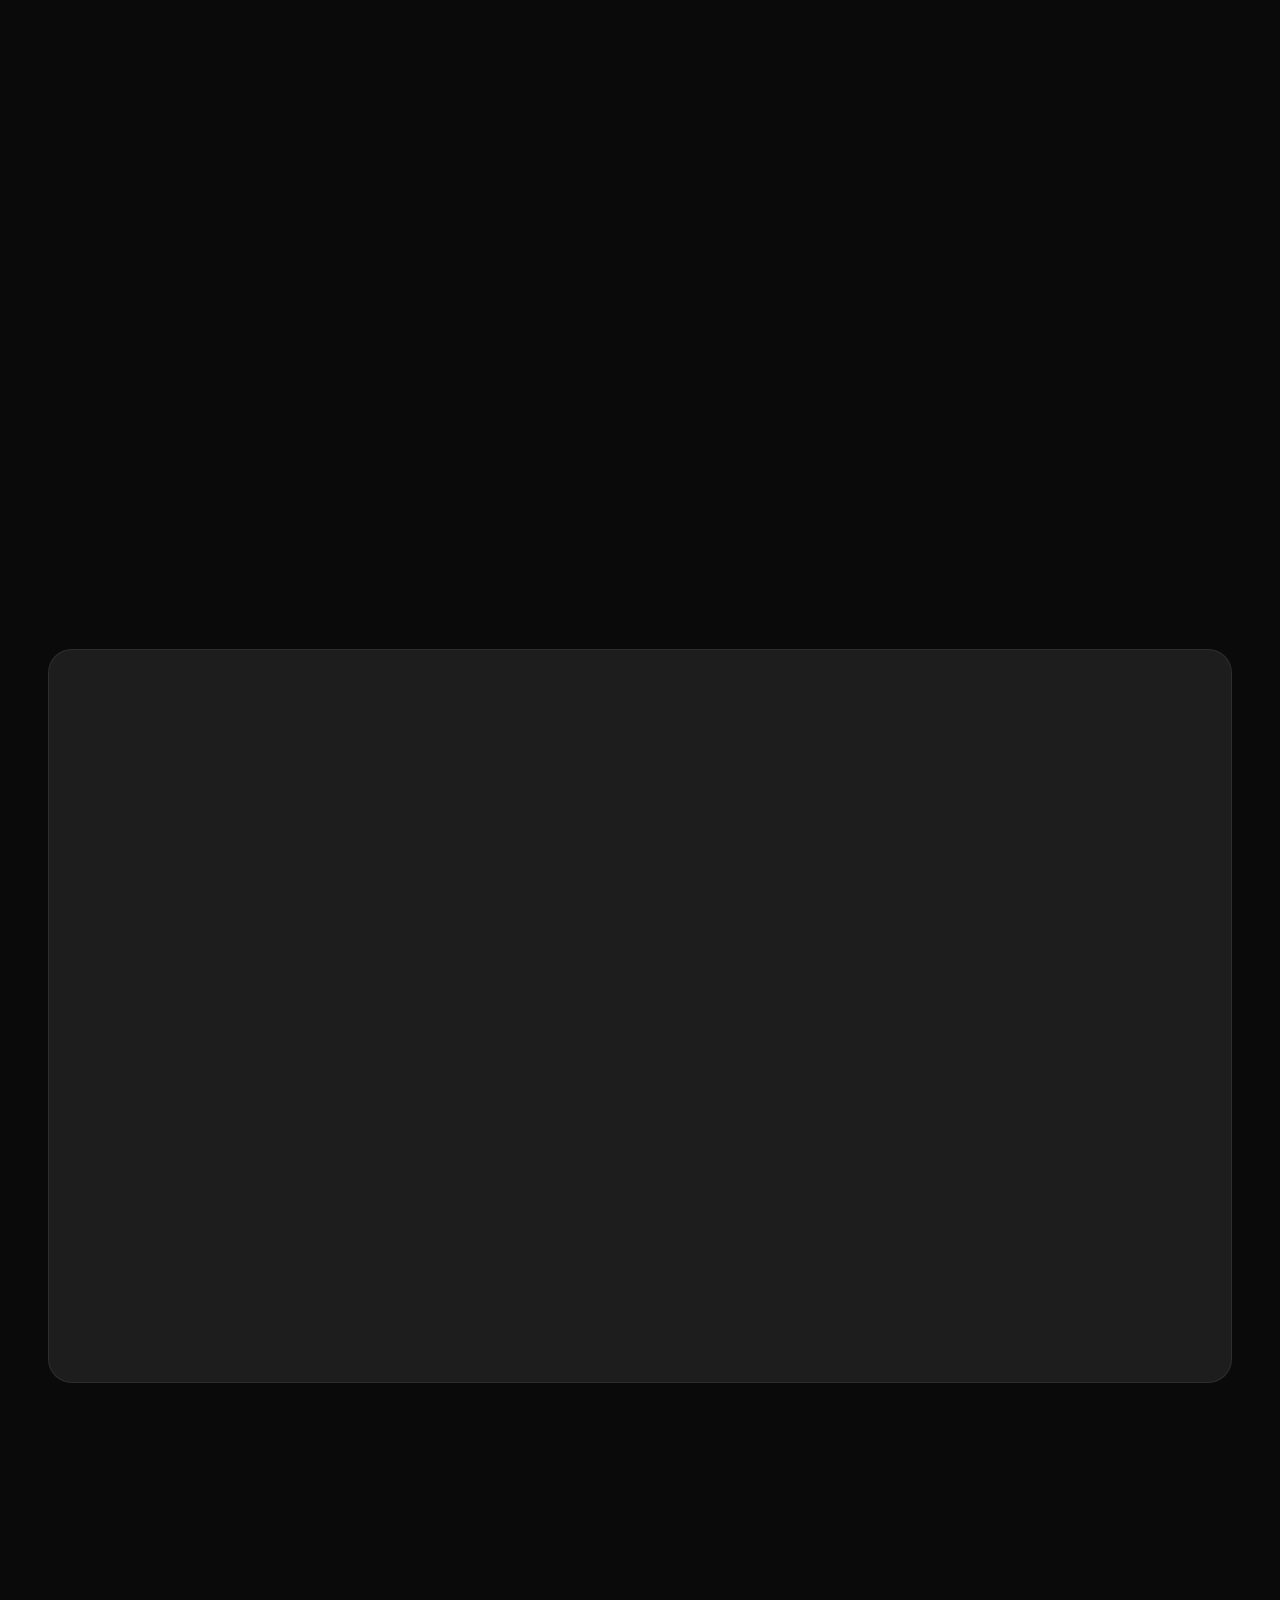
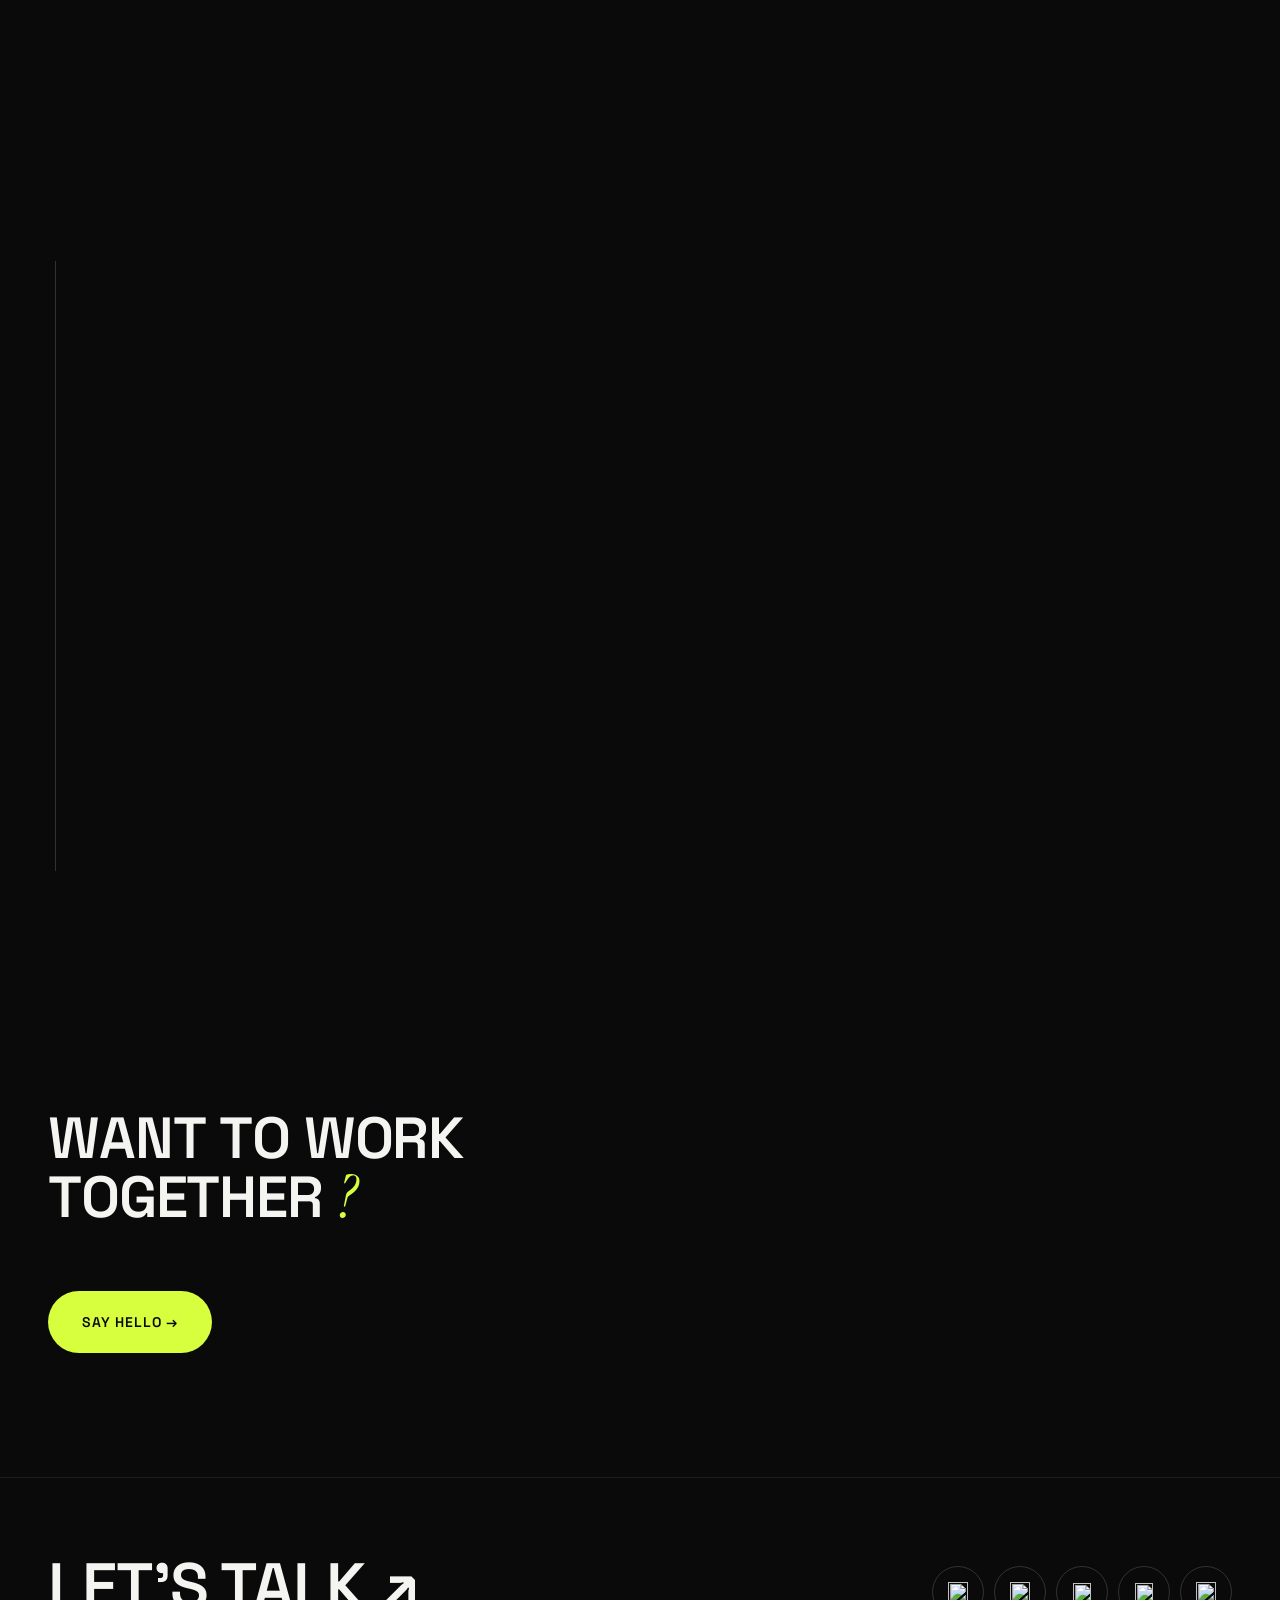
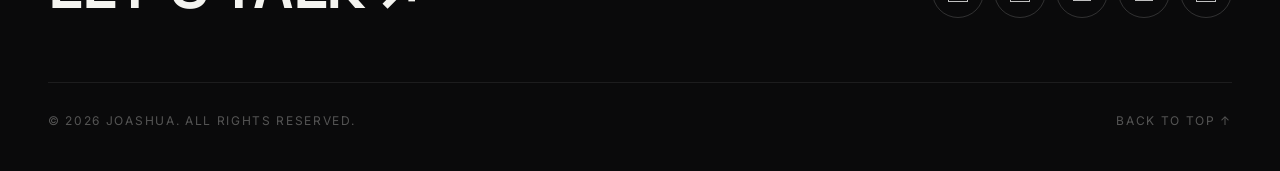
==== commit dc15d3f9: "About: hero-style continuous scroll morph with 3D tilt + parallax" ====
--- a/about.html
+++ b/about.html
@@ -53,9 +53,9 @@
 
   <main>
     <!-- About hero: morphing text + image + description -->
-    <section class="section about-stack" data-morph>
-      <div class="container">
-        <div class="about-stack__title" data-morph-title>
+    <section class="section about-stack">
+      <div class="container">
+        <div class="about-stack__title">
           <span class="eyebrow">About me</span>
           <h1 class="hero__title about-stack__h">
             <span class="row" style="--d:0.05s"><span>The person</span></span>
@@ -63,10 +63,10 @@
             <span class="row" style="--d:0.31s"><span>pixels</span></span>
           </h1>
         </div>
-        <div class="about-stack__img" data-morph-media>
+        <div class="about-stack__img">
           <img src="assets/img/this.png" alt="Portrait of Joashua" draggable="false">
         </div>
-        <div class="about-stack__body" data-morph-body>
+        <div class="about-stack__body">
           <p class="lead">Hi — I'm Joashua. I sit at the intersection of design and engineering, where a scroll becomes a journey and a click feels tactile. For the last 8+ years I've helped startups and studios ship digital products people remember.</p>
           <p class="lead mt-8">My work is motion-first: interfaces that morph, reveal, and respond to how you actually move through them. Every project gets obsessive attention to timing, easing, and the 200ms nobody notices but everyone feels.</p>
 
--- a/css/style.css
+++ b/css/style.css
@@ -279,20 +279,35 @@
 }
 
 /* ---------- About page stack ---------- */
-.about-stack { text-align: center; }
+.about-stack {
+  position: relative;
+  display: flex;
+  flex-direction: column;
+  align-items: center;
+  justify-content: center;
+  min-height: calc(100svh - 160px);
+  text-align: center;
+}
 .about-stack__title {
+  position: absolute;
+  inset: 0;
+  z-index: 0;
   display: flex;
   flex-direction: column;
   align-items: center;
+  justify-content: center;
+  padding-bottom: 14vh;
+  pointer-events: none;
   will-change: transform, opacity;
 }
 .about-stack__title .eyebrow { margin-bottom: clamp(18px, 3vh, 30px); }
 .about-stack__h { font-size: clamp(52px, 9.5vw, 132px); }
 .about-stack__img {
   position: relative;
+  z-index: 1;
   display: flex;
   justify-content: center;
-  margin-top: clamp(36px, 6vh, 64px);
+  margin-top: clamp(90px, 15vh, 160px);
   will-change: transform, opacity;
 }
 .about-stack__img::after {
@@ -313,7 +328,8 @@
   max-width: 100%;
   object-fit: contain;
   filter: drop-shadow(0 30px 64px rgba(0, 0, 0, 0.5));
-  will-change: transform, opacity;
+  animation: heroFloat 7s ease-in-out infinite alternate;
+  will-change: transform;
 }
 .about-stack__body {
   max-width: 720px;
@@ -324,6 +340,8 @@
 .about-stack__body .skill { text-align: left; }
 @media (max-width: 970px) {
   .about-stack__h { font-size: clamp(44px, 12.5vw, 120px); }
+  .about-stack__title { padding-bottom: 12vh; }
+  .about-stack__img { margin-top: clamp(56px, 10vh, 100px); }
   .about-stack__img img { height: clamp(300px, 46vh, 470px); }
   .about-stack__body { margin-top: clamp(32px, 5vh, 48px); }
 }
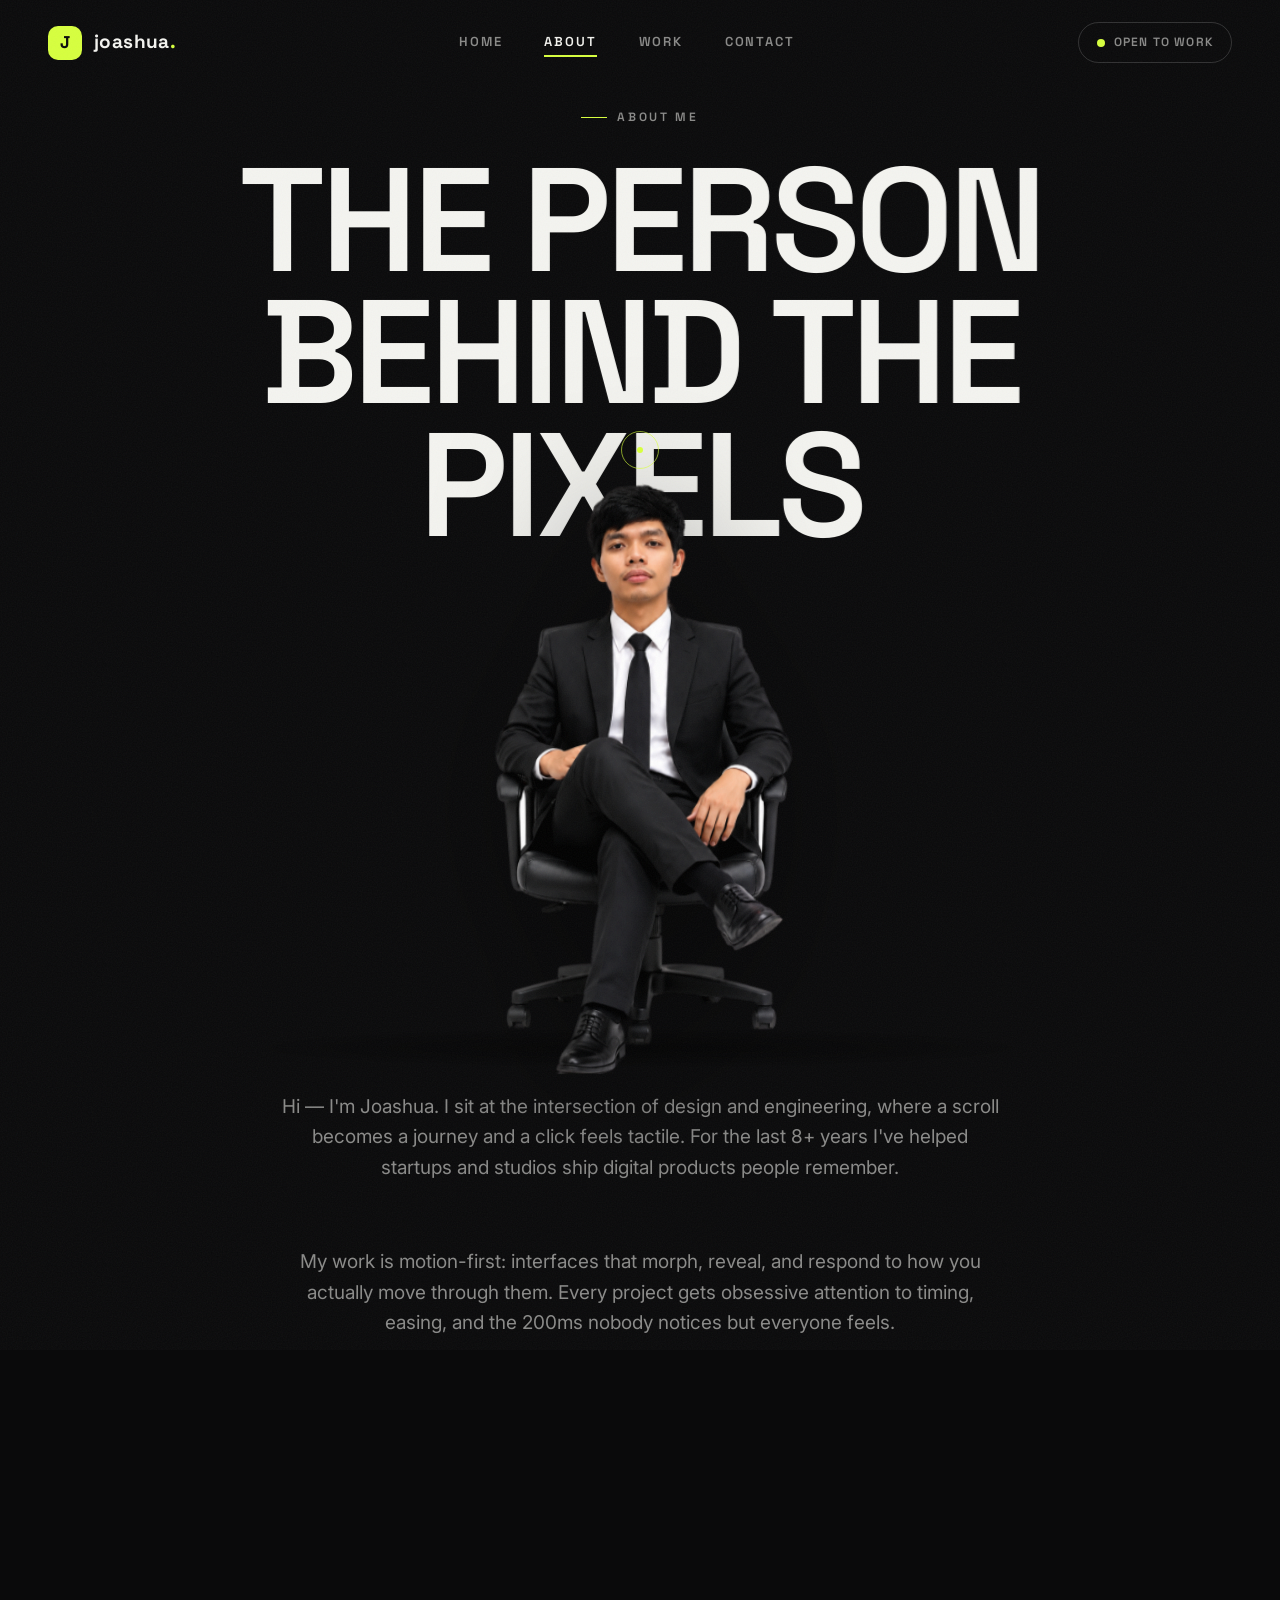
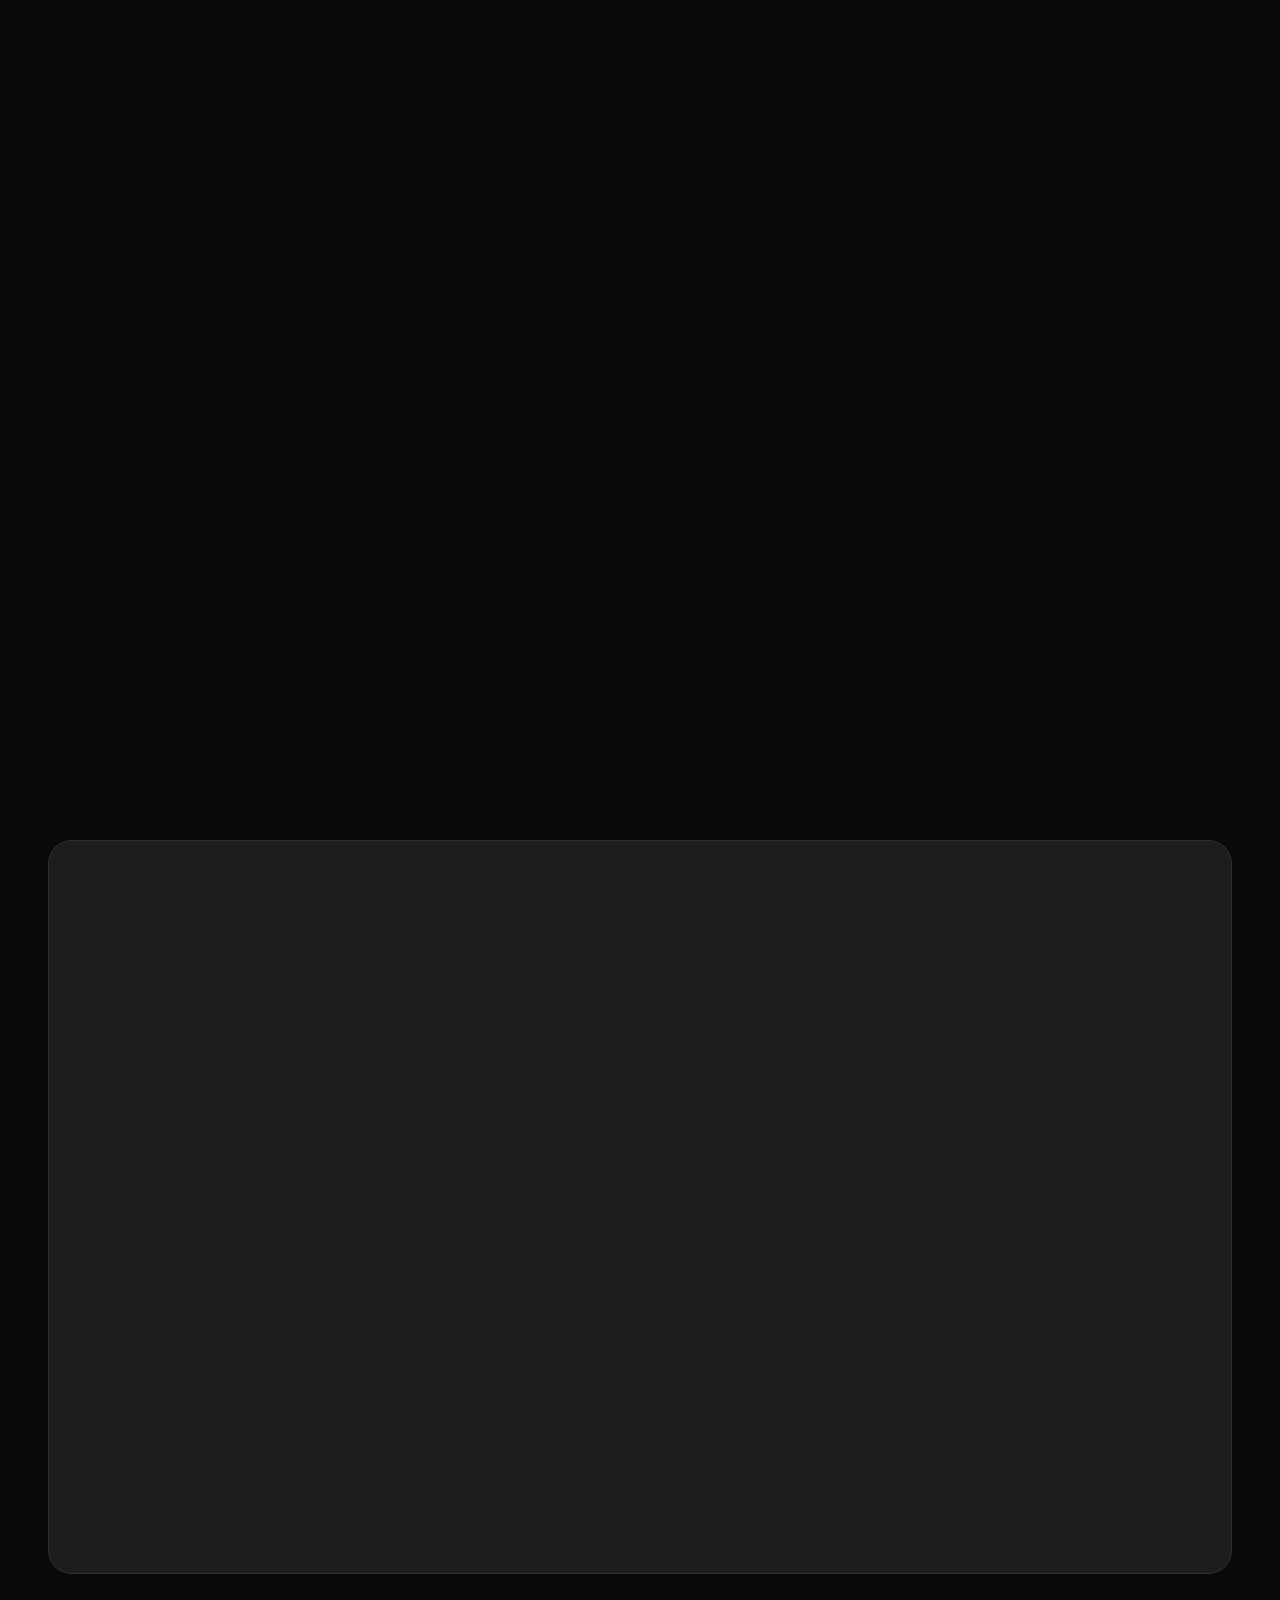
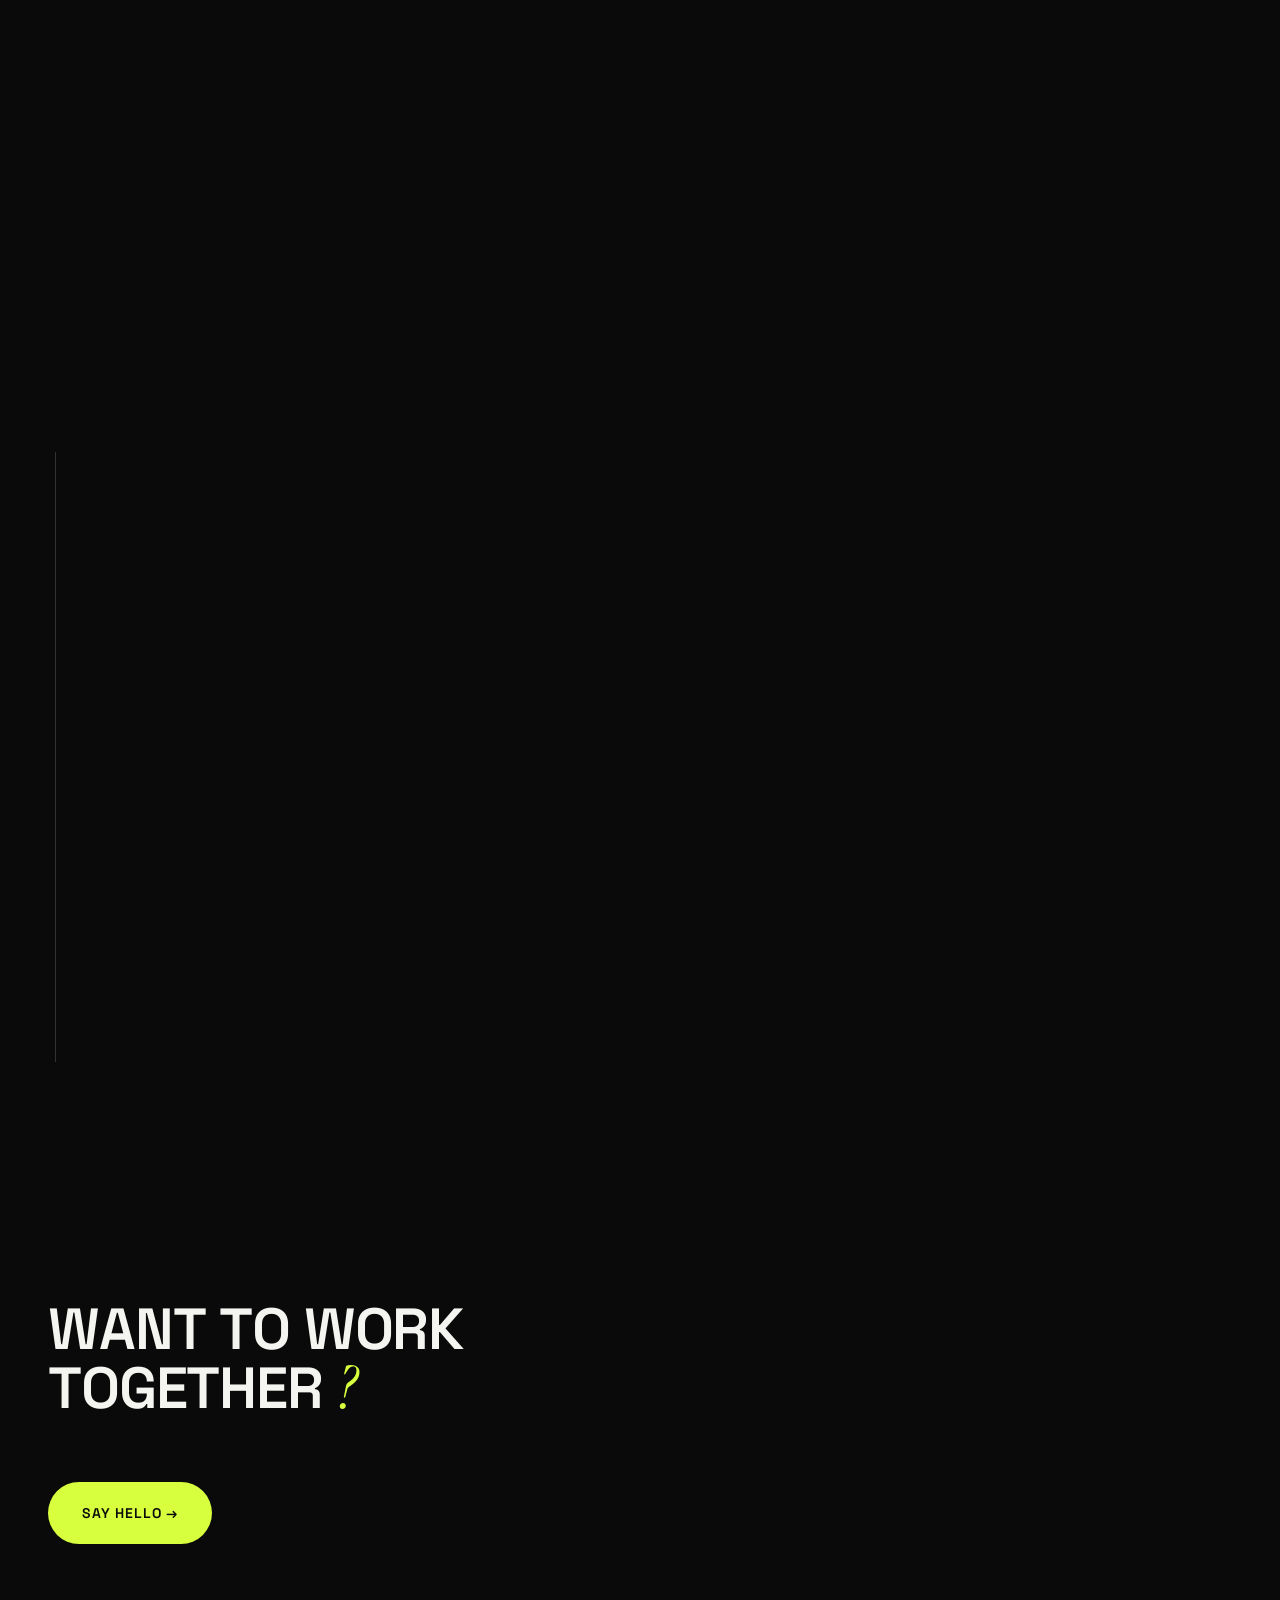
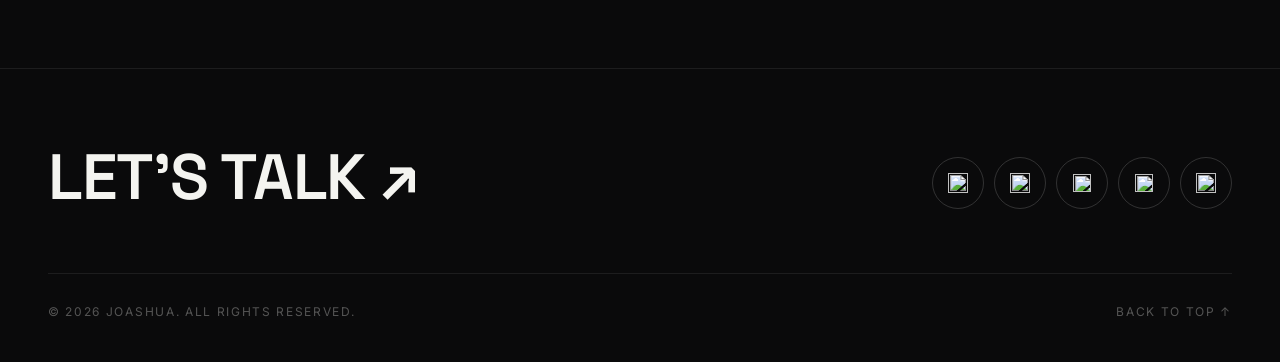
==== commit e8f8fe57: "Cache-bust: version CSS/JS links (?v=2)" ====
--- a/about.html
+++ b/about.html
@@ -1,4 +1,4 @@
-﻿<!DOCTYPE html>
+<!DOCTYPE html>
 <html lang="en">
 <head>
   <meta charset="UTF-8">
@@ -9,7 +9,7 @@
   <link rel="preconnect" href="https://fonts.googleapis.com">
   <link rel="preconnect" href="https://fonts.gstatic.com" crossorigin>
   <link href="https://fonts.googleapis.com/css2?family=Inter:wght@400;500;600&family=Instrument+Serif:ital@0;1&family=Space+Grotesk:wght@400;500;600;700&display=swap" rel="stylesheet">
-  <link rel="stylesheet" href="css/style.css">
+  <link rel="stylesheet" href="css/style.css?v=2">
 </head>
 <body data-page="about">
 
@@ -220,6 +220,6 @@
   </footer>
 
   <script src="https://cdn.jsdelivr.net/npm/lenis@1.1.14/dist/lenis.min.js"></script>
-  <script src="js/main.js"></script>
+  <script src="js/main.js?v=2"></script>
 </body>
 </html>
--- a/css/style.css
+++ b/css/style.css
@@ -281,23 +281,14 @@
 /* ---------- About page stack ---------- */
 .about-stack {
   position: relative;
+  text-align: center;
+  padding-top: clamp(80px, 12vh, 140px);
+}
+.about-stack__title {
+  position: relative;
   display: flex;
   flex-direction: column;
   align-items: center;
-  justify-content: center;
-  min-height: calc(100svh - 160px);
-  text-align: center;
-}
-.about-stack__title {
-  position: absolute;
-  inset: 0;
-  z-index: 0;
-  display: flex;
-  flex-direction: column;
-  align-items: center;
-  justify-content: center;
-  padding-bottom: 14vh;
-  pointer-events: none;
   will-change: transform, opacity;
 }
 .about-stack__title .eyebrow { margin-bottom: clamp(18px, 3vh, 30px); }
@@ -307,7 +298,7 @@
   z-index: 1;
   display: flex;
   justify-content: center;
-  margin-top: clamp(90px, 15vh, 160px);
+  margin-top: clamp(-96px, -8vh, -56px);
   will-change: transform, opacity;
 }
 .about-stack__img::after {
@@ -340,8 +331,7 @@
 .about-stack__body .skill { text-align: left; }
 @media (max-width: 970px) {
   .about-stack__h { font-size: clamp(44px, 12.5vw, 120px); }
-  .about-stack__title { padding-bottom: 12vh; }
-  .about-stack__img { margin-top: clamp(56px, 10vh, 100px); }
+  .about-stack__img { margin-top: clamp(-72px, -6vh, -40px); }
   .about-stack__img img { height: clamp(300px, 46vh, 470px); }
   .about-stack__body { margin-top: clamp(32px, 5vh, 48px); }
 }
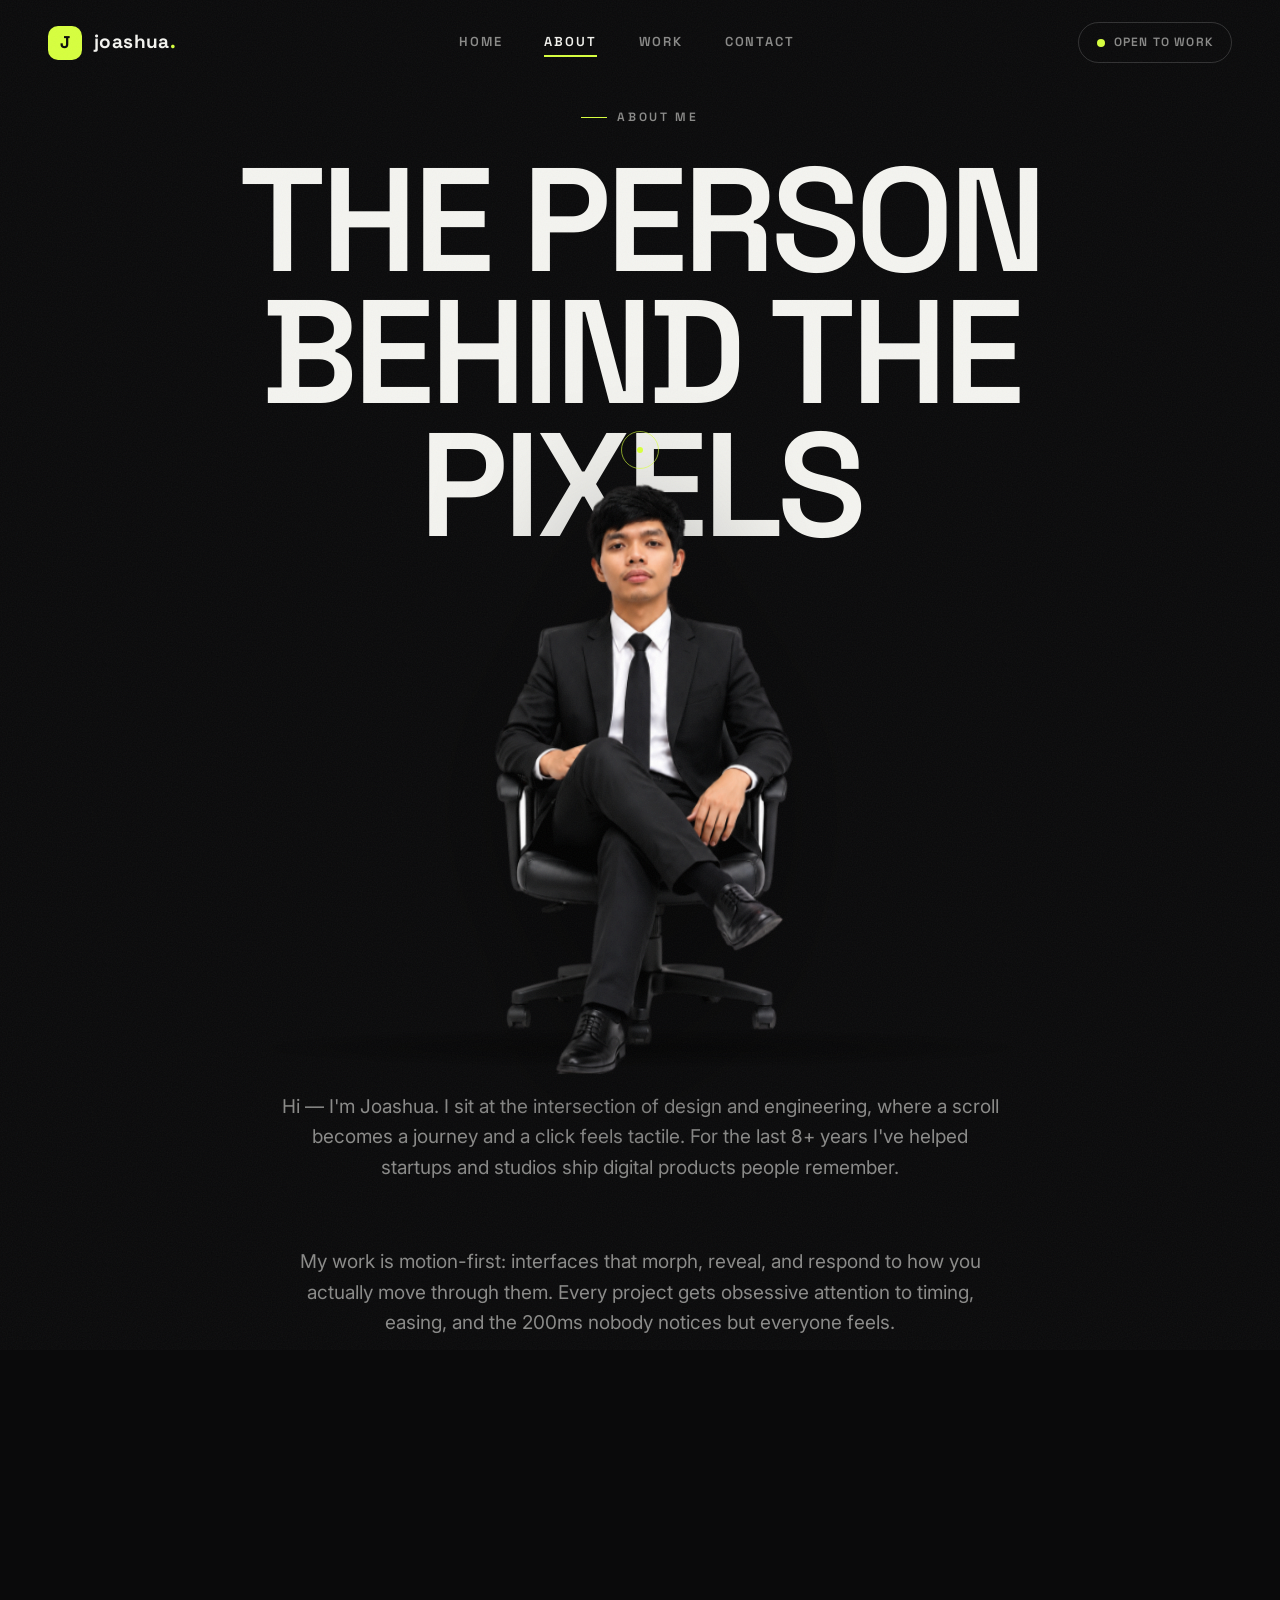
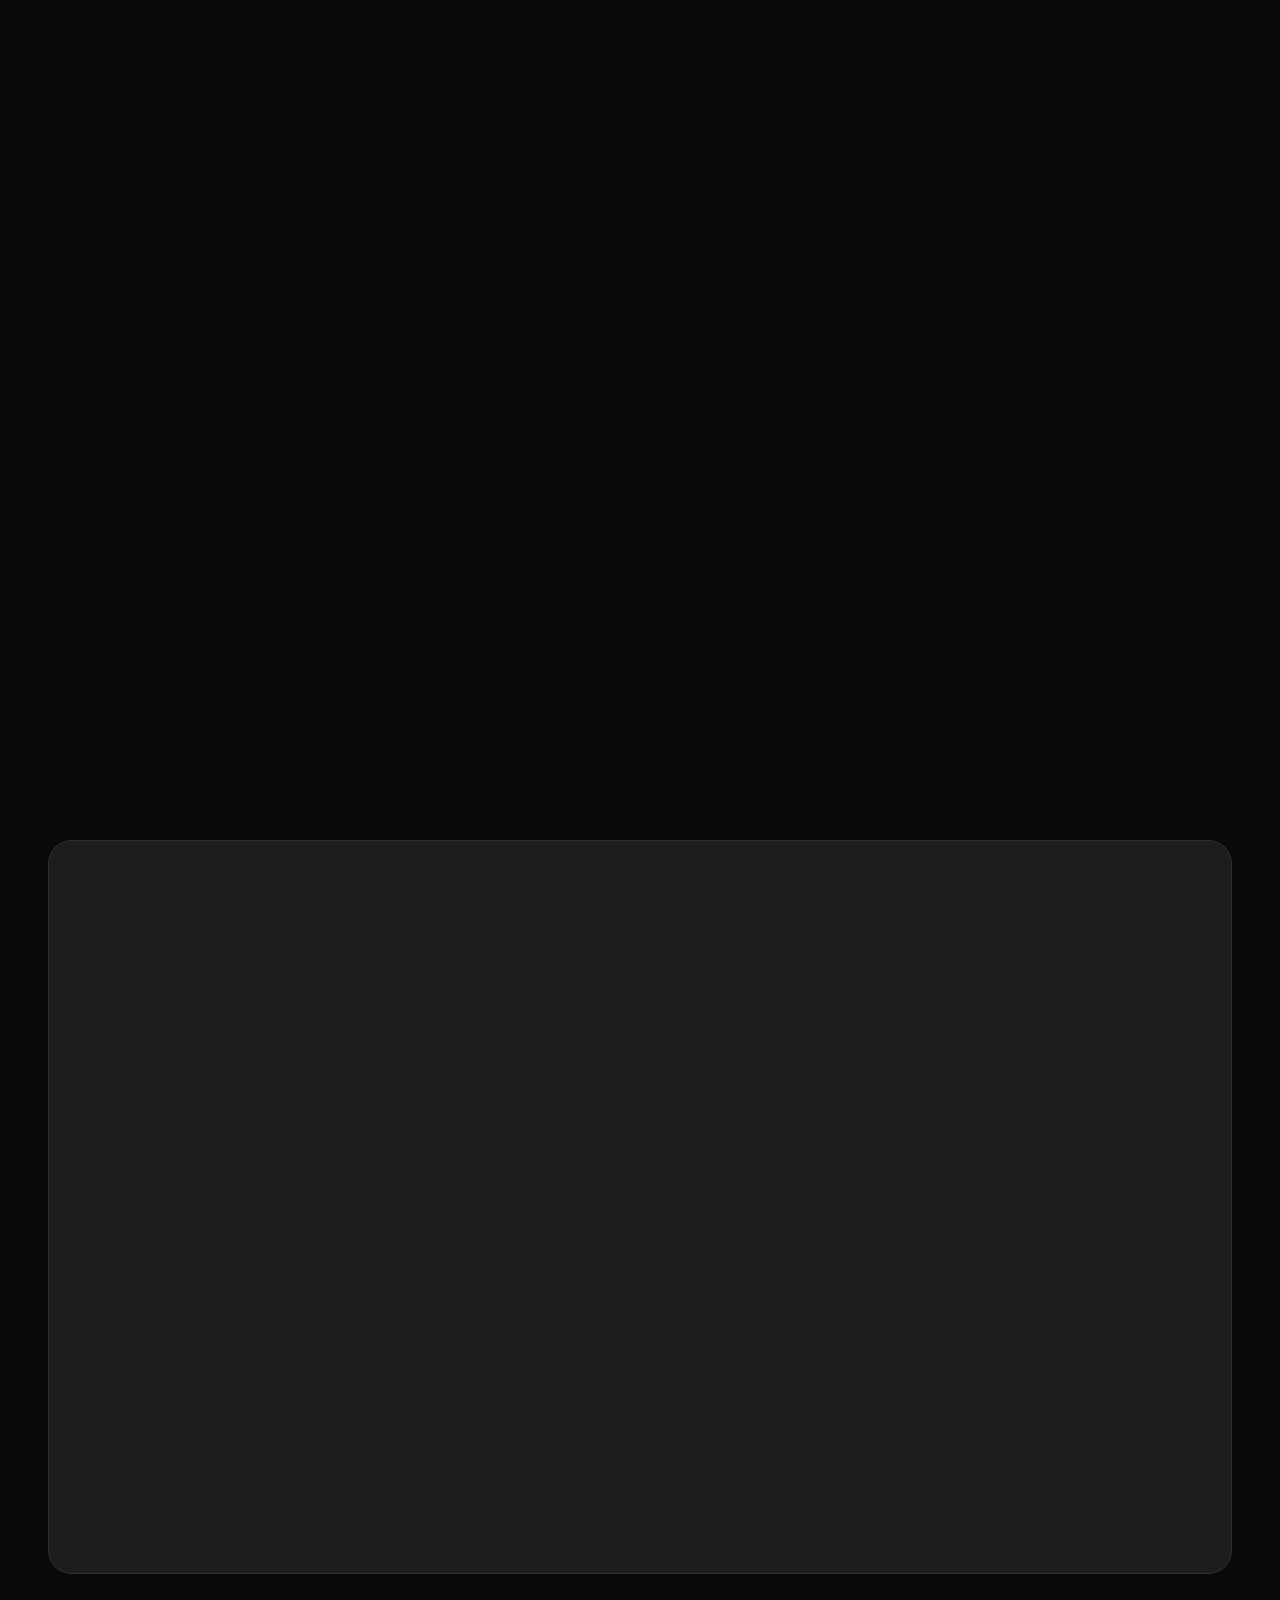
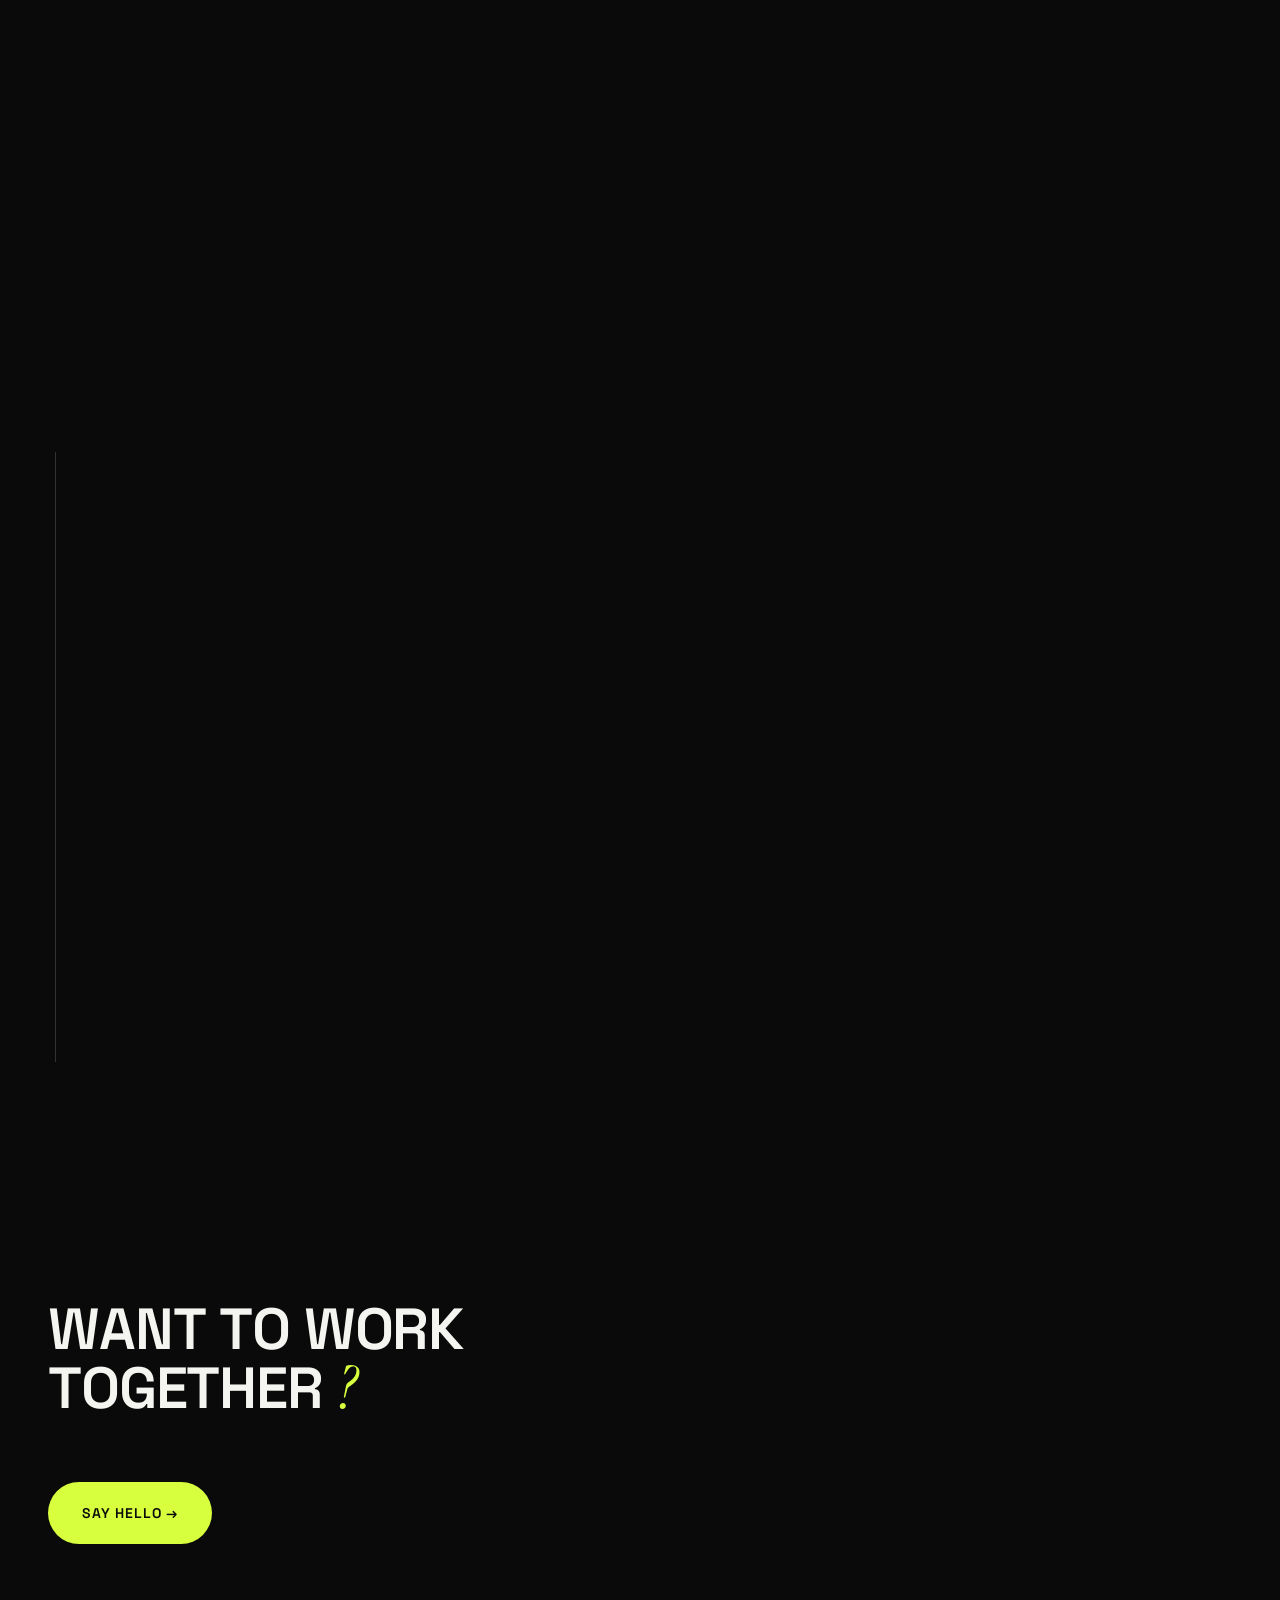
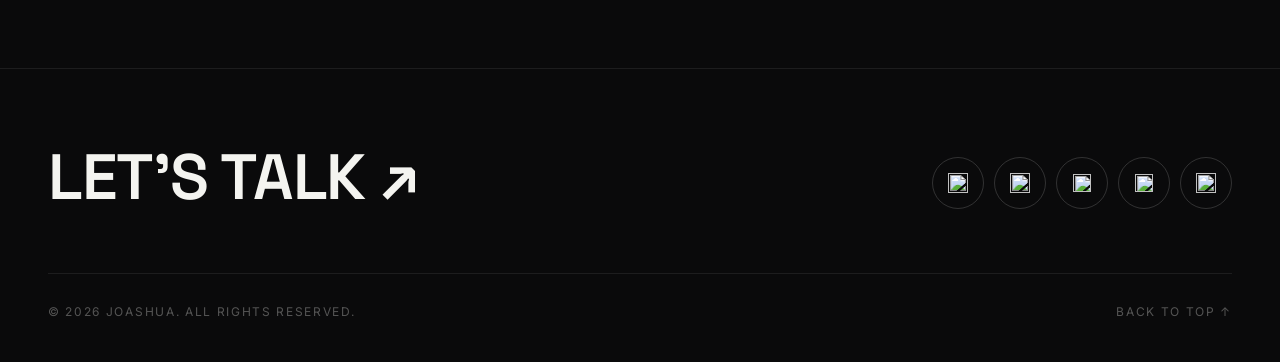
==== commit 197b0b31: "Home: teaser 3D scroll morph (tilt + parallax), nav scrollspy, fix entrance fade timing" ====
--- a/about.html
+++ b/about.html
@@ -9,7 +9,7 @@
   <link rel="preconnect" href="https://fonts.googleapis.com">
   <link rel="preconnect" href="https://fonts.gstatic.com" crossorigin>
   <link href="https://fonts.googleapis.com/css2?family=Inter:wght@400;500;600&family=Instrument+Serif:ital@0;1&family=Space+Grotesk:wght@400;500;600;700&display=swap" rel="stylesheet">
-  <link rel="stylesheet" href="css/style.css?v=2">
+  <link rel="stylesheet" href="css/style.css?v=3">
 </head>
 <body data-page="about">
 
@@ -220,6 +220,6 @@
   </footer>
 
   <script src="https://cdn.jsdelivr.net/npm/lenis@1.1.14/dist/lenis.min.js"></script>
-  <script src="js/main.js?v=2"></script>
+  <script src="js/main.js?v=3"></script>
 </body>
 </html>
--- a/css/style.css
+++ b/css/style.css
@@ -962,6 +962,13 @@
   clip-path: inset(0 0 0 0);
 }
 .preloader.is-done { clip-path: inset(0 0 100% 0); pointer-events: none; }
+.preloader {
+  animation: preloader-failsafe 2.6s ease forwards;
+}
+@keyframes preloader-failsafe {
+  0%, 62% { clip-path: inset(0 0 0 0); }
+  100% { clip-path: inset(0 0 100% 0); pointer-events: none; visibility: hidden; }
+}
 .preloader__count {
   font-family: var(--sans);
   font-size: clamp(90px, 22vw, 260px);
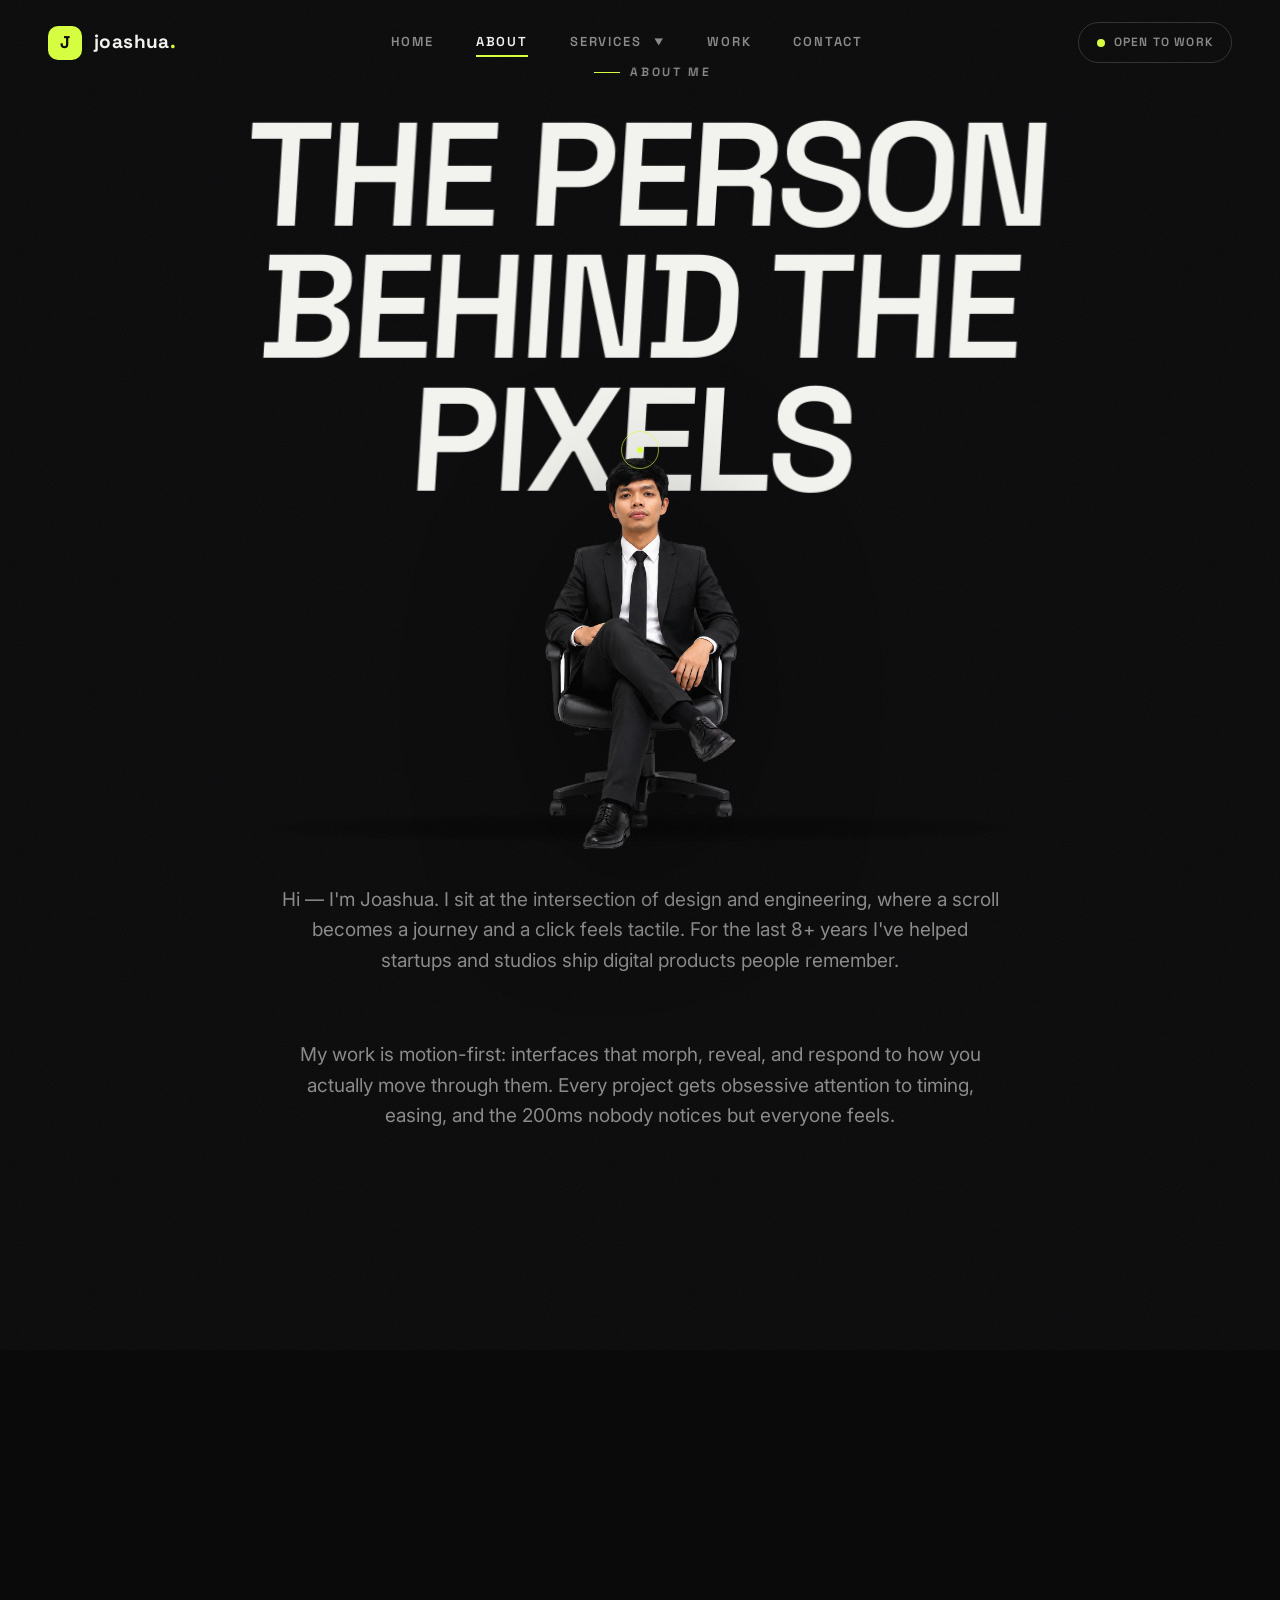
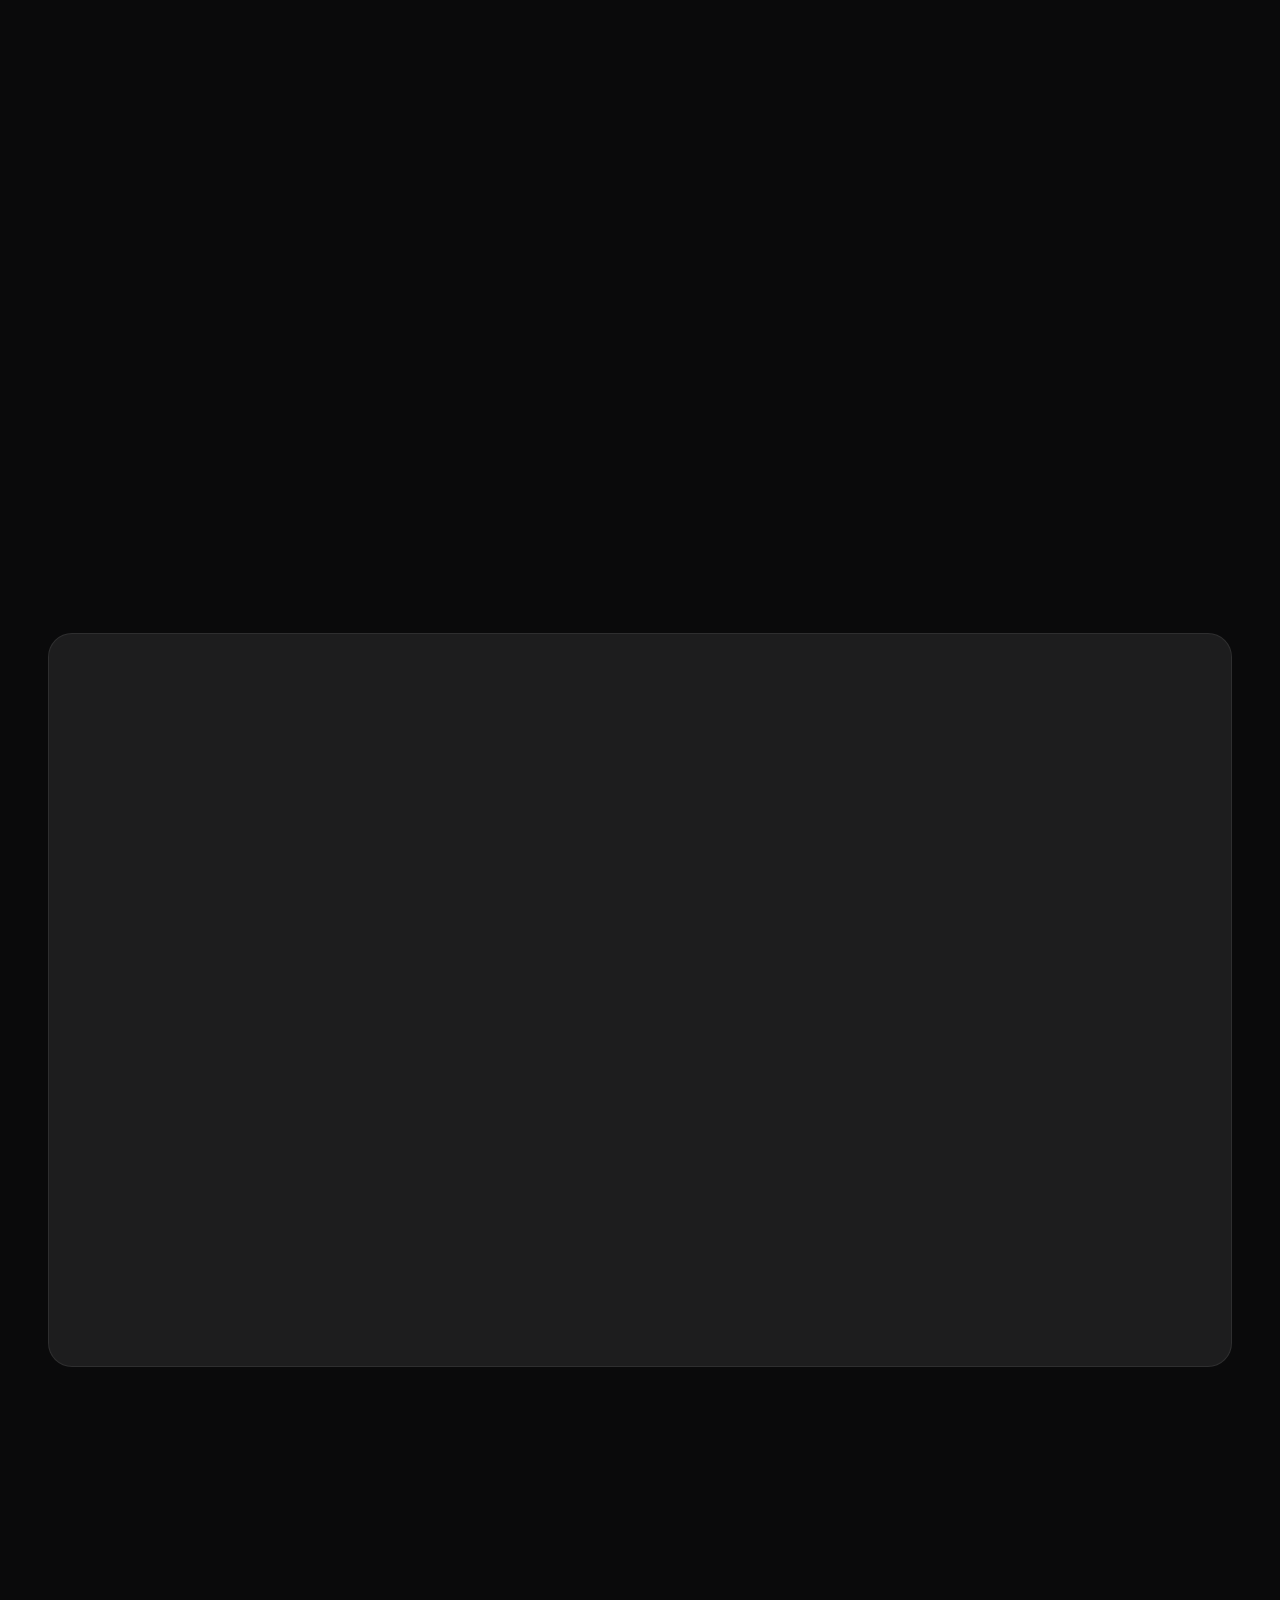
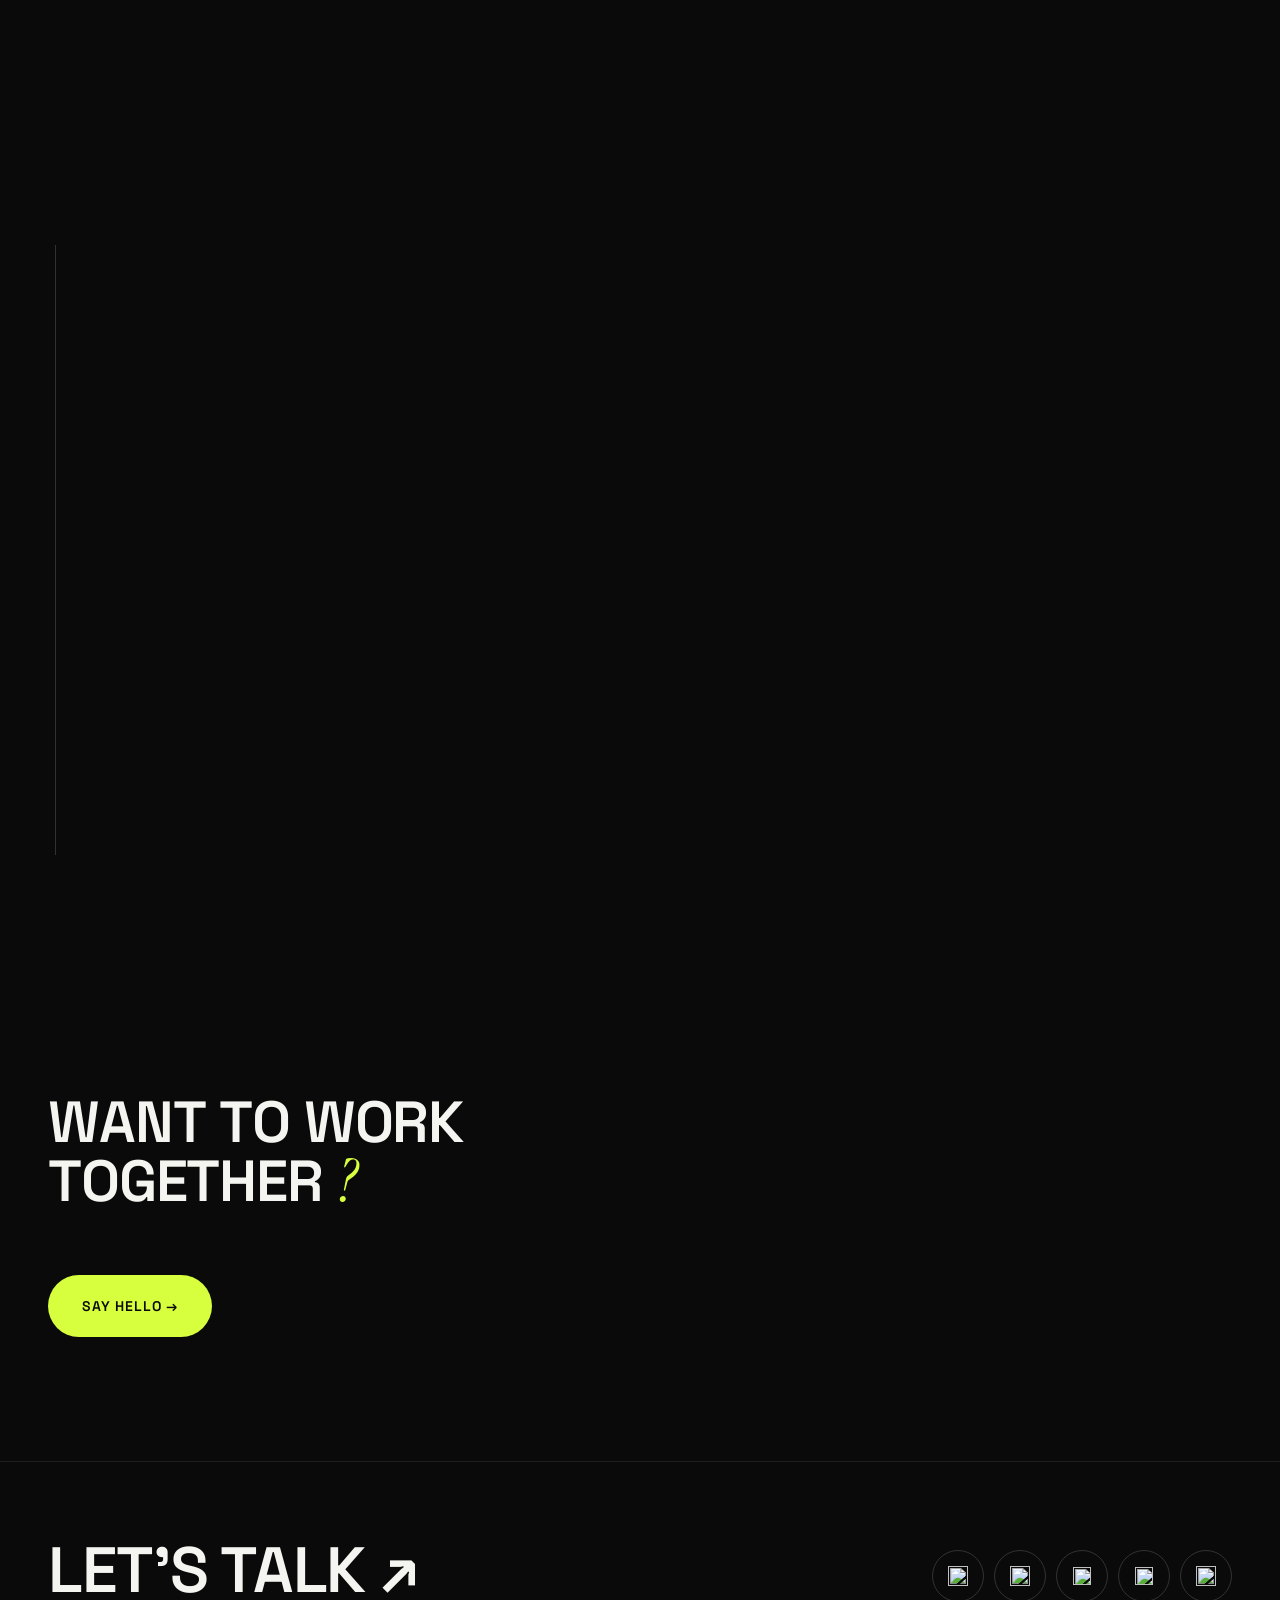
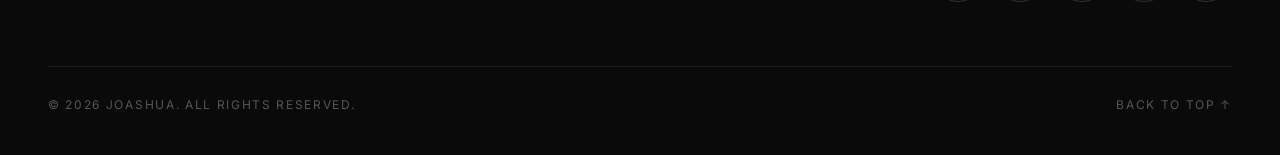
==== commit 06f6daad: "Add navbar dropdown using JavaScript" ====
--- a/about.html
+++ b/about.html
@@ -32,6 +32,14 @@
         <ul class="nav__list">
           <li><a href="index.html" class="nav__link">Home</a></li>
           <li><a href="about.html" class="nav__link is-active">About</a></li>
+          <li class="dropdown">
+            <button id="dropdownBtn" class="nav__link dropdown__trigger" type="button" aria-haspopup="true" aria-expanded="false">Services <span class="dropdown__arrow" aria-hidden="true">&#9660;</span></button>
+            <ul id="dropdownMenu" class="dropdown-menu">
+              <li><a href="work.html">Web Development</a></li>
+              <li><a href="work.html">Mobile Development</a></li>
+              <li><a href="work.html">Graphic Design</a></li>
+            </ul>
+          </li>
           <li><a href="work.html" class="nav__link">Work</a></li>
           <li><a href="contact.html" class="nav__link">Contact</a></li>
         </ul>
@@ -46,6 +54,12 @@
   <div class="mobile-menu" aria-hidden="true">
     <a href="index.html" class="mobile-menu__link">Home</a>
     <a href="about.html" class="mobile-menu__link">About</a>
+    <button id="mDropdownBtn" class="mobile-menu__link dropdown__trigger" type="button" aria-haspopup="true" aria-expanded="false">Services <span class="dropdown__arrow" aria-hidden="true">&#9660;</span></button>
+    <ul id="mDropdownMenu" class="mobile-dropdown-menu">
+      <li><a href="work.html">Web Development</a></li>
+      <li><a href="work.html">Mobile Development</a></li>
+      <li><a href="work.html">Graphic Design</a></li>
+    </ul>
     <a href="work.html" class="mobile-menu__link">Work</a>
     <a href="contact.html" class="mobile-menu__link">Contact</a>
     <div class="mobile-menu__meta">Available for new projects</div>
@@ -220,6 +234,6 @@
   </footer>
 
   <script src="https://cdn.jsdelivr.net/npm/lenis@1.1.14/dist/lenis.min.js"></script>
-  <script src="js/main.js?v=3"></script>
+  <script src="js/main.js?v=52"></script>
 </body>
 </html>
--- a/css/style.css
+++ b/css/style.css
@@ -77,7 +77,154 @@
 .container { width: 100%; max-width: var(--container); margin: 0 auto; padding: 0 clamp(20px, 4vw, 48px); }
 
 .section { padding: clamp(96px, 12vw, 160px) 0; position: relative; }
+#about, #work, #contact { scroll-margin-top: 84px; }
+#about {
+  padding-top: clamp(8px, 1.5vh, 16px);
+  padding-bottom: clamp(36px, 4.5vh, 60px);
+  background:
+    radial-gradient(1100px 520px at 82% -12%, rgba(199, 42, 55, 0.2), transparent 62%),
+    radial-gradient(900px 480px at 10% 108%, rgba(199, 42, 55, 0.12), transparent 60%),
+    #180d0f;
+}
+#work {
+  background:
+    radial-gradient(1100px 520px at 18% -12%, rgba(63, 96, 220, 0.16), transparent 60%),
+    radial-gradient(1000px 500px at 88% 112%, rgba(63, 96, 220, 0.12), transparent 60%),
+    linear-gradient(180deg, #0c1321 0%, #10192a 55%, #151f32 100%);
+}
+
+/* ---------- Work 3D ring ---------- */
+.work-ring { position: relative; }
+.work-ring__stage { position: relative; }
+.work-ring__world { position: relative; z-index: 1; display: flex; flex-wrap: wrap; justify-content: center; gap: 16px; align-items: center; }
+.work-ring__center { order: -1; width: 100%; text-align: center; position: relative; }
+.work-ring__center img {
+  height: clamp(360px, 50vh, 600px);
+  width: auto;
+  max-width: 100%;
+  display: block;
+  margin: 0 auto;
+  filter: drop-shadow(0 16px 34px rgba(4, 8, 20, 0.55));
+}
+.work-ring__ground {
+  position: absolute;
+  left: 50%;
+  bottom: -clamp(8px, 1.4vh, 18px);
+  width: clamp(150px, 30vh, 460px);
+  height: clamp(14px, 2.6vh, 32px);
+  transform: translateX(-50%);
+  background: radial-gradient(ellipse at center, rgba(2, 6, 18, 0.6) 0%, rgba(2, 6, 18, 0.24) 46%, transparent 72%);
+  filter: blur(6px);
+  pointer-events: none;
+}
+.ring-card {
+  width: clamp(104px, 12vw, 168px);
+  background: var(--bg-2);
+  border: 1px solid var(--line);
+  border-radius: 14px;
+  overflow: hidden;
+  transition: border-color 0.3s ease, filter 0.3s ease;
+  cursor: zoom-in;
+}
+.ring-card[data-url] { cursor: pointer; }
+.ring-card:hover { border-color: rgba(63, 96, 220, 0.6); }
+.ring-card__img { aspect-ratio: 4 / 3; background: var(--surface); }
+.ring-card__img img { width: 100%; height: 100%; object-fit: cover; display: block; }
+.ring-card__body { padding: 10px 12px; text-align: left; }
+.ring-card__name { font-size: 14px; font-weight: 600; letter-spacing: 0.01em; }
+.ring-card__cat { font-size: 10px; letter-spacing: 0.14em; text-transform: uppercase; color: var(--muted); }
+.ring-card__desc { display: block; margin-top: 2px; font-size: 10px; line-height: 1.35; color: var(--muted); white-space: nowrap; overflow: hidden; text-overflow: ellipsis; }
+.work-split { white-space: nowrap; }
+.section-title.work-title-3d {
+  font-family: var(--sans);
+  font-weight: 700;
+  font-size: clamp(64px, 11vw, 150px);
+  letter-spacing: -0.035em;
+  line-height: 0.9;
+  color: #f2f5ff;
+  text-shadow:
+    0 -1px 0 rgba(255, 255, 255, 0.22),
+    0 2px 0 #3d57a8,
+    0 4px 0 #2f4489,
+    0 7px 0 #23346b,
+    0 12px 30px rgba(6, 11, 30, 0.6);
+}
+.work-split__l, .work-split__r { display: inline-block; will-change: transform; }
+.work-split__l { margin-right: 0.24em; }
+.work-head { text-align: center; }
+.work-head .lead { margin-left: auto; margin-right: auto; }
+.js-ring .work-ring { margin-top: clamp(24px, 4vh, 40px); }
+.js-ring .work-ring__stage { perspective: 1400px; }
+@media (min-width: 970px) {
+  .js-ring .work-ring__stage { height: clamp(680px, 96vh, 1020px); }
+  .js-ring .ring-cards { position: absolute; inset: 0; }
+  .js-ring .work-ring__world { position: absolute; inset: 0; transform-style: preserve-3d; }
+  .js-ring .ring-card {
+    position: absolute;
+    left: 50%;
+    top: 50%;
+    width: clamp(104px, 11vw, 164px);
+    z-index: 1;
+    will-change: transform;
+  }
+  .js-ring .work-ring__center {
+    order: 0;
+    position: absolute;
+    left: 50%;
+    top: 50%;
+    width: auto;
+    transform: translate(-50%, -50%) translateZ(200px);
+    z-index: 2;
+    will-change: transform;
+  }
+  .js-ring .work-ring__center img { height: clamp(540px, 78vh, 940px); }
+}
 .section--tight { padding: clamp(72px, 9vw, 120px) 0; }
+
+/* ---------- Work private note ---------- */
+.work-note {
+  position: relative;
+  margin: clamp(28px, 4vh, 44px) auto 0;
+  max-width: 600px;
+  display: flex;
+  align-items: center;
+  gap: 16px;
+  padding: 18px 22px;
+  border: 1px solid var(--line-strong);
+  border-radius: 18px;
+  background: linear-gradient(135deg, rgba(255, 255, 255, 0.045), rgba(255, 255, 255, 0.012));
+  -webkit-backdrop-filter: blur(10px);
+  backdrop-filter: blur(10px);
+  box-shadow:
+    inset 0 1px 0 rgba(255, 255, 255, 0.07),
+    0 30px 60px -28px rgba(0, 0, 0, 0.75),
+    0 10px 26px -14px rgba(0, 0, 0, 0.55);
+  transform: perspective(900px) rotateX(3.5deg);
+  transform-origin: center top;
+  transition: transform 0.5s var(--ease);
+  animation: work-note-in 0.9s var(--ease-out);
+}
+.work-note:hover { transform: perspective(900px) rotateX(0deg) translateY(-3px); }
+@keyframes work-note-in {
+  from { opacity: 0; transform: perspective(900px) rotateX(5deg) translateY(16px); }
+}
+.work-note__icon {
+  flex: 0 0 auto;
+  display: grid;
+  place-items: center;
+  width: 44px;
+  height: 44px;
+  border-radius: 12px;
+  background: rgba(215, 255, 62, 0.09);
+  border: 1px solid rgba(215, 255, 62, 0.22);
+  color: var(--accent);
+}
+.work-note__text {
+  margin: 0;
+  font-size: 14px;
+  line-height: 1.55;
+  color: var(--muted);
+}
 
 .eyebrow {
   display: inline-flex;
@@ -282,7 +429,7 @@
 .about-stack {
   position: relative;
   text-align: center;
-  padding-top: clamp(80px, 12vh, 140px);
+  padding-top: clamp(56px, 7vh, 96px);
 }
 .about-stack__title {
   position: relative;
@@ -293,12 +440,15 @@
 }
 .about-stack__title .eyebrow { margin-bottom: clamp(18px, 3vh, 30px); }
 .about-stack__h { font-size: clamp(52px, 9.5vw, 132px); }
+.about-split { white-space: nowrap; }
+.about-split__l, .about-split__r { display: inline-block; will-change: transform; }
+.about-split__l { margin-right: -0.035em; }
 .about-stack__img {
   position: relative;
   z-index: 1;
   display: flex;
   justify-content: center;
-  margin-top: clamp(-96px, -8vh, -56px);
+  margin-top: clamp(-64px, -6vh, -40px);
   will-change: transform, opacity;
 }
 .about-stack__img::after {
@@ -314,7 +464,7 @@
   pointer-events: none;
 }
 .about-stack__img img {
-  height: clamp(380px, 62vh, 640px);
+  height: clamp(280px, 44vh, 480px);
   width: auto;
   max-width: 100%;
   object-fit: contain;
@@ -324,16 +474,45 @@
 }
 .about-stack__body {
   max-width: 720px;
-  margin: clamp(40px, 6vh, 64px) auto 0;
+  margin: clamp(28px, 4vh, 44px) auto 0;
   text-align: center;
   will-change: transform, opacity;
 }
 .about-stack__body .skill { text-align: left; }
 @media (max-width: 970px) {
   .about-stack__h { font-size: clamp(44px, 12.5vw, 120px); }
-  .about-stack__img { margin-top: clamp(-72px, -6vh, -40px); }
-  .about-stack__img img { height: clamp(300px, 46vh, 470px); }
-  .about-stack__body { margin-top: clamp(32px, 5vh, 48px); }
+  .about-stack__img { margin-top: clamp(-56px, -5vh, -32px); }
+  .about-stack__img img { height: clamp(240px, 38vh, 380px); }
+  .about-stack__body { margin-top: clamp(24px, 3.5vh, 36px); }
+}
+@media (max-width: 970px) {
+  .js-ring .work-ring { margin-top: 8px; }
+  .work-head .lead { margin-top: 12px; }
+  .js-ring .work-ring__world { position: relative; height: calc(44vh + 64px); min-height: 400px; }
+  .js-ring .ring-cards { position: absolute; inset: 0; }
+  .js-ring .work-ring__center {
+    order: 0;
+    position: absolute;
+    left: 50%;
+    top: 50%;
+    width: auto;
+    transform: translate(-50%, -50%);
+    z-index: 2;
+  }
+  .js-ring .work-ring__center img { height: clamp(300px, 44vh, 480px); max-width: none; }
+  .js-ring .ring-card {
+    position: absolute;
+    left: 50%;
+    top: 50%;
+    width: clamp(72px, 19vw, 110px);
+    z-index: 1;
+    will-change: transform;
+  }
+  .ring-card__body { padding: 6px 8px; }
+  .ring-card__name { font-size: 11px; white-space: nowrap; overflow: hidden; text-overflow: ellipsis; }
+  .ring-card__cat { font-size: 8px; letter-spacing: 0.1em; white-space: nowrap; overflow: hidden; text-overflow: ellipsis; }
+  .ring-card__desc { display: none; }
+  .section-title.work-title-3d { font-size: clamp(48px, 16vw, 96px); }
 }
 
 /* ---------- Header ---------- */
@@ -392,6 +571,45 @@
 }
 .nav__link:hover, .nav__link.is-active { color: var(--text); }
 .nav__link:hover::after, .nav__link.is-active::after { transform: scaleX(1); transform-origin: left; }
+
+/* Dropdown menu */
+.dropdown { position: relative; }
+.dropdown__arrow {
+  display: inline-block;
+  margin-left: 8px;
+  font-size: 0.7em;
+  vertical-align: 0.15em;
+  transition: transform 0.35s var(--ease);
+}
+.dropdown__trigger.open .dropdown__arrow { transform: rotate(180deg); }
+.dropdown-menu {
+  display: none;
+  position: absolute;
+  top: 100%;
+  left: 0;
+  min-width: 240px;
+  margin-top: 10px;
+  padding: 8px;
+  background: var(--surface);
+  border: 1px solid var(--line-strong);
+  border-radius: var(--r-md);
+  box-shadow: 0 24px 48px rgba(0, 0, 0, 0.5);
+  z-index: 130;
+}
+.dropdown-menu.show { display: block; }
+.dropdown-menu li a {
+  display: block;
+  padding: 11px 14px;
+  font-family: var(--sans);
+  font-size: 12px;
+  font-weight: 600;
+  letter-spacing: 0.12em;
+  text-transform: uppercase;
+  color: var(--muted);
+  border-radius: var(--r-sm);
+  transition: color 0.25s ease, background-color 0.25s ease;
+}
+.dropdown-menu li a:hover { color: var(--accent-ink); background-color: var(--accent); }
 
 .header__status {
   display: inline-flex;
@@ -453,6 +671,28 @@
 .mobile-menu__link:nth-child(4) { transition-delay: 0.24s; }
 .mobile-menu__link:hover { color: var(--accent); }
 .mobile-menu__meta { margin-top: 48px; color: var(--muted); font-size: 14px; letter-spacing: 0.08em; text-transform: uppercase; }
+
+/* Mobile dropdown menu */
+.mobile-dropdown-menu {
+  display: none;
+  position: static;
+  padding: 2px 0 6px;
+}
+.mobile-dropdown-menu.show { display: block; }
+.mobile-dropdown-menu li a {
+  display: block;
+  padding: 8px 0 8px 16px;
+  font-family: var(--sans);
+  font-size: clamp(18px, 4.5vw, 26px);
+  font-weight: 600;
+  text-transform: uppercase;
+  letter-spacing: 0.02em;
+  color: var(--muted);
+  transition: color 0.3s ease;
+}
+.mobile-dropdown-menu li a:hover { color: var(--accent); }
+.mobile-menu__link:nth-child(5) { transition-delay: 0.32s; }
+.mobile-menu__link:nth-child(6) { transition-delay: 0.4s; }
 
 /* ---------- Hero ---------- */
 .hero { position: relative; min-height: 100svh; display: flex; align-items: flex-end; overflow: hidden; padding-top: 120px; }
@@ -948,6 +1188,8 @@
   color: var(--faint);
 }
 .footer__bottom a:hover { color: var(--accent); }
+.footer--minimal { padding: 24px 0; }
+.footer--minimal .footer__bottom { margin-top: 0; padding-top: 0; border-top: 0; }
 
 /* ---------- Preloader ---------- */
 .preloader {
@@ -997,7 +1239,7 @@
 .cursor-dot, .cursor-ring {
   position: fixed;
   top: 0; left: 0;
-  z-index: 4000;
+  z-index: 10001;
   pointer-events: none;
   border-radius: 50%;
   will-change: transform;
@@ -1066,6 +1308,24 @@
 
 /* ---------- Responsive ---------- */
 @media (max-width: 900px) {
+  .hero + .marquee { display: block; white-space: normal; }
+  .hero + .marquee .marquee__track { width: 100%; justify-content: stretch; }
+  .hero + .marquee .marquee__group {
+    display: grid;
+    grid-template-columns: repeat(2, minmax(0, 1fr));
+    width: 100%;
+  }
+  .hero + .marquee .marquee__item {
+    min-width: 0;
+    justify-content: center;
+    gap: 8px;
+    padding: 0 10px;
+    font-size: clamp(11px, 3.4vw, 15px);
+    line-height: 1.25;
+    text-align: center;
+    white-space: normal;
+  }
+  .hero + .marquee .marquee__dot { width: 6px; height: 6px; }
   .nav { display: none; }
   .header { padding: 14px 0; }
   .nav-toggle {
@@ -1090,7 +1350,19 @@
   .nav-toggle.is-open span:nth-child(2) { transform: translateY(-4px) rotate(-45deg); }
   .header__status { display: none; }
   .hero__title { font-size: clamp(64px, 19.5vw, 120px); }
-  .hero__meta { font-size: 11px; letter-spacing: 0.14em; }
+  .hero__row {
+    left: 50%;
+    right: auto;
+    width: calc(100vw - 32px);
+    margin-inline: 0;
+    bottom: clamp(-118px, -13svh, -88px);
+    translate: -50% 0;
+    gap: 12px;
+  }
+  .hero__meta { width: 100%; gap: 7px; font-size: 11px; line-height: 1.45; letter-spacing: 0.1em; }
+  .hero__meta span { display: block; white-space: normal; text-wrap: balance; }
+  .hero__scroll { font-size: 10px; letter-spacing: 0.16em; }
+  .hero__scroll .line { height: 40px; }
   .hero__content { padding-bottom: 32px; }
   .hero__inner { min-height: calc(100svh - 150px); }
   .hero__text { justify-content: flex-start; padding-top: clamp(32px, 6svh, 56px); }
@@ -1119,3 +1391,290 @@
   .grain { display: none; }
   .cursor-dot, .cursor-ring { display: none; }
 }
+
+/* ---------- Work card lightbox ---------- */
+.lightbox {
+  position: fixed;
+  inset: 0;
+  z-index: 9999;
+  display: flex;
+  align-items: center;
+  justify-content: center;
+  padding: 24px;
+  background: rgba(4, 7, 13, 0.92);
+  -webkit-backdrop-filter: blur(8px);
+  backdrop-filter: blur(8px);
+  opacity: 0;
+  transition: opacity 0.3s ease;
+  cursor: zoom-out;
+}
+.lightbox.is-open { opacity: 1; }
+.lightbox.is-closing { opacity: 0; }
+.lightbox img {
+  max-width: 90vw;
+  max-height: 86vh;
+  border-radius: 14px;
+  box-shadow: 0 40px 120px rgba(0, 0, 0, 0.6);
+  transform: scale(0.94);
+  transition: transform 0.3s ease;
+}
+.lightbox.is-open img { transform: scale(1); }
+.lightbox__fig { margin: 0; display: flex; flex-direction: column; align-items: center; max-width: min(92vw, 760px); }
+.lightbox__fig img { max-height: calc(86vh - 150px); }
+.lightbox__cap { margin-top: 18px; text-align: center; }
+.lightbox__cap h3 { font-family: var(--sans); font-size: 26px; font-weight: 600; letter-spacing: -0.01em; color: var(--text); }
+.lightbox__cat { display: inline-block; margin-top: 6px; font-size: 11px; letter-spacing: 0.18em; text-transform: uppercase; color: var(--muted); }
+.lightbox__desc { margin-top: 10px; font-size: 14px; line-height: 1.5; color: var(--muted); max-width: 520px; }
+.lightbox__link {
+  display: inline-block;
+  margin-top: 16px;
+  padding: 11px 24px;
+  border-radius: 999px;
+  background: var(--accent);
+  color: var(--bg);
+  font-size: 13px;
+  font-weight: 600;
+  letter-spacing: 0.02em;
+  text-decoration: none;
+}
+.lightbox__link:hover { filter: brightness(1.12); }
+
+/* ---------- Contact float (hero-styled, no carousel) ---------- */
+.contact { position: relative; overflow: hidden; }
+.contact .container { position: relative; z-index: 2; }
+.contact .hero__scrim { opacity: 0.6; }
+.js-ring .work-ring__stage { position: relative; }
+.contact-ring__title {
+  --title-morph-y: 0px;
+  --title-morph-scale: 1;
+  --title-morph-rotate: 0deg;
+  position: absolute;
+  left: 50%;
+  top: 18%;
+  transform: perspective(900px) translate3d(-50%, calc(-50% + var(--title-morph-y)), 0) rotateX(var(--title-morph-rotate)) scale(var(--title-morph-scale));
+  z-index: 0;
+  font-family: var(--sans);
+  font-weight: 700;
+  font-size: clamp(52px, 8.5vw, 132px);
+  letter-spacing: -0.035em;
+  line-height: 0.9;
+  white-space: nowrap;
+  color: #f2f5ff;
+  text-shadow:
+    0 -1px 0 rgba(255, 255, 255, 0.22),
+    0 2px 0 #3d57a8,
+    0 4px 0 #2f4489,
+    0 7px 0 #23346b,
+    0 12px 30px rgba(6, 11, 30, 0.6);
+  pointer-events: none;
+  user-select: none;
+  opacity: 1;
+  transition: transform 0.25s linear;
+  will-change: transform;
+}
+.contact-ring:not(.is-in) .contact-ring__title {
+  opacity: 0;
+  transform: perspective(900px) translate3d(-50%, calc(-50% + var(--title-morph-y) - 44px), 0) rotateX(-12deg) scale(0.9);
+}
+.contact-ring.is-in .contact-ring__title {
+  animation: contact-title-enter 1s var(--ease-out) 0.08s backwards;
+}
+@keyframes contact-title-enter {
+  from {
+    opacity: 0;
+    transform: perspective(900px) translate3d(-50%, calc(-50% + var(--title-morph-y) - 44px), 0) rotateX(-12deg) scale(0.9);
+  }
+  to {
+    opacity: 1;
+    transform: perspective(900px) translate3d(-50%, calc(-50% + var(--title-morph-y)), 0) rotateX(var(--title-morph-rotate)) scale(var(--title-morph-scale));
+  }
+}
+.contact-float {
+  position: absolute;
+  inset: 0;
+}
+.contact-ground {
+  position: absolute;
+  left: 50%;
+  bottom: 7%;
+  transform: translateX(-50%);
+  width: 58%;
+  height: 36px;
+  border-radius: 50%;
+  background: radial-gradient(50% 50% at 50% 50%, rgba(0, 0, 0, 0.5), rgba(0, 0, 0, 0.16) 62%, transparent 80%);
+  filter: blur(5px);
+  z-index: 1;
+  pointer-events: none;
+}
+.contact-asset {
+  --enter-from: -90px;
+  --enter-delay: 0s;
+  --morph-x: 0px;
+  --morph-y: 0px;
+  --morph-rotate: 0deg;
+  --morph-scale: 1;
+  position: absolute;
+  z-index: 3;
+  width: clamp(110px, 10vw, 150px);
+  padding: 0;
+  border: 0;
+  background: none;
+  cursor: pointer;
+  text-align: center;
+  -webkit-tap-highlight-color: transparent;
+  opacity: 1;
+  transform: translate3d(var(--morph-x), var(--morph-y), 0) rotate(var(--morph-rotate)) scale(var(--morph-scale));
+  transition: transform 0.35s var(--ease-out), filter 0.3s ease;
+}
+.contact-ring:not(.is-in) .contact-asset {
+  opacity: 0;
+  transform: translate3d(calc(var(--morph-x) + var(--enter-from)), var(--morph-y), 0) rotate(var(--morph-rotate)) scale(0.8);
+}
+.contact-ring.is-in .contact-asset {
+  animation: contact-enter 0.9s var(--ease-out) var(--enter-delay, 0s) backwards;
+}
+@keyframes contact-enter {
+  from {
+    opacity: 0;
+    transform: translate3d(calc(var(--morph-x) + var(--enter-from)), var(--morph-y), 0) rotate(var(--morph-rotate)) scale(0.8);
+  }
+  to {
+    opacity: 1;
+    transform: translate3d(var(--morph-x), var(--morph-y), 0) rotate(var(--morph-rotate)) scale(var(--morph-scale));
+  }
+}
+.contact-asset--1 { left: 5%; top: 13%; --float-d: 0s; --enter-delay: 0s; }
+.contact-asset--2 { right: 5%; top: 13%; --enter-from: 90px; --float-d: -1.4s; --enter-delay: 0.14s; }
+.contact-asset--3 { left: 8%; bottom: 16%; --float-d: -2.6s; --enter-delay: 0.28s; }
+.contact-asset--4 { right: 8%; bottom: 16%; --enter-from: 90px; --float-d: -3.8s; --enter-delay: 0.42s; }
+.contact-asset img {
+  display: block;
+  width: 100%;
+  height: auto;
+  border-radius: 22px;
+  box-shadow: 0 22px 45px rgba(0, 0, 0, 0.45);
+  animation: float-asset 5.2s ease-in-out infinite;
+  animation-delay: var(--float-d, 0s);
+  will-change: transform;
+}
+@keyframes float-asset {
+  0%, 100% { transform: translateY(0) rotate(-1.5deg); }
+  50% { transform: translateY(-16px) rotate(1.5deg); }
+}
+.contact-asset:hover {
+  transform: translate3d(var(--morph-x), calc(var(--morph-y) - 12px), 0) rotate(var(--morph-rotate)) scale(1.08);
+}
+.contact-asset:hover img { filter: drop-shadow(0 26px 34px rgba(0, 0, 0, 0.55)); }
+.contact-asset:active img { transform: translateY(3px); }
+.contact-asset__chip {
+  position: absolute;
+  top: 10px;
+  right: 10px;
+  width: 34px;
+  height: 34px;
+  display: grid;
+  place-items: center;
+  border-radius: 50%;
+  background: rgba(10, 11, 15, 0.72);
+  border: 1px solid rgba(215, 255, 62, 0.4);
+  color: var(--accent);
+  backdrop-filter: blur(8px);
+  box-shadow: 0 6px 18px rgba(0, 0, 0, 0.4);
+  pointer-events: none;
+  z-index: 1;
+}
+.contact-asset__chip svg { width: 16px; height: 16px; }
+.contact-asset__hint {
+  position: absolute;
+  top: -40px;
+  left: 50%;
+  transform: translate(-50%, 8px);
+  padding: 7px 14px;
+  border-radius: 999px;
+  background: rgba(16, 18, 24, 0.92);
+  border: 1px solid rgba(215, 255, 62, 0.3);
+  color: var(--text);
+  font-family: var(--sans);
+  font-size: 12px;
+  font-weight: 600;
+  letter-spacing: 0.02em;
+  white-space: nowrap;
+  opacity: 0;
+  pointer-events: none;
+  transition: opacity 0.25s ease, transform 0.25s var(--ease-out);
+  z-index: 2;
+}
+.contact-asset:hover .contact-asset__hint { opacity: 1; transform: translate(-50%, 0); }
+.contact-asset__label {
+  display: block;
+  margin-top: 10px;
+  padding: 8px 10px;
+  font-family: var(--sans);
+  letter-spacing: 0.02em;
+  color: var(--text);
+  background: rgba(10, 11, 15, 0.65);
+  border: 1px solid var(--line-strong);
+  border-radius: 14px;
+  backdrop-filter: blur(8px);
+  pointer-events: none;
+}
+.contact-asset__label strong,
+.contact-asset__label small { display: block; white-space: nowrap; }
+.contact-asset__label strong { font-size: 11px; font-weight: 650; }
+.contact-asset__label small { margin-top: 3px; font-size: 9px; color: var(--muted); }
+@media (max-width: 970px) {
+  .contact-ring__title { top: 22%; }
+  .contact-float {
+    position: relative;
+    height: calc(52vh + 140px);
+    min-height: 440px;
+  }
+  .contact-asset { width: clamp(84px, 22vw, 110px); }
+  .contact-asset__label {
+    width: 96px;
+    margin-left: 50%;
+    padding: 7px 8px;
+    transform: translateX(-50%);
+  }
+  .contact-asset__label strong {
+    font-size: 10px;
+    line-height: 1.15;
+    white-space: normal;
+  }
+  .contact-asset__label small {
+    font-size: 9px;
+    line-height: 1.2;
+    white-space: normal;
+    overflow-wrap: anywhere;
+  }
+  .contact-asset--3 .contact-asset__label small { font-size: 0; }
+  .contact-asset--3 .contact-asset__label small::after {
+    content: attr(data-mobile-text);
+    font-size: 9px;
+  }
+  .contact-asset--1 { left: 2%; top: 10%; }
+  .contact-asset--2 { right: 2%; top: 10%; }
+  .contact-asset--3 { left: 4%; bottom: 12%; }
+  .contact-asset--4 { right: 4%; bottom: 12%; }
+}
+/* Copy feedback toast */
+.copy-toast {
+  position: fixed;
+  left: 50%;
+  bottom: 28px;
+  transform: translate(-50%, 16px);
+  z-index: 10002;
+  padding: 11px 20px;
+  background: rgba(16, 18, 24, 0.92);
+  border: 1px solid rgba(215, 255, 62, 0.35);
+  border-radius: 999px;
+  color: var(--text);
+  font-family: var(--sans);
+  font-size: 13px;
+  letter-spacing: 0.02em;
+  box-shadow: 0 12px 40px rgba(0, 0, 0, 0.5);
+  opacity: 0;
+  pointer-events: none;
+  transition: opacity 0.25s ease, transform 0.25s var(--ease-out);
+}
+.copy-toast.is-show { opacity: 1; transform: translate(-50%, 0); }
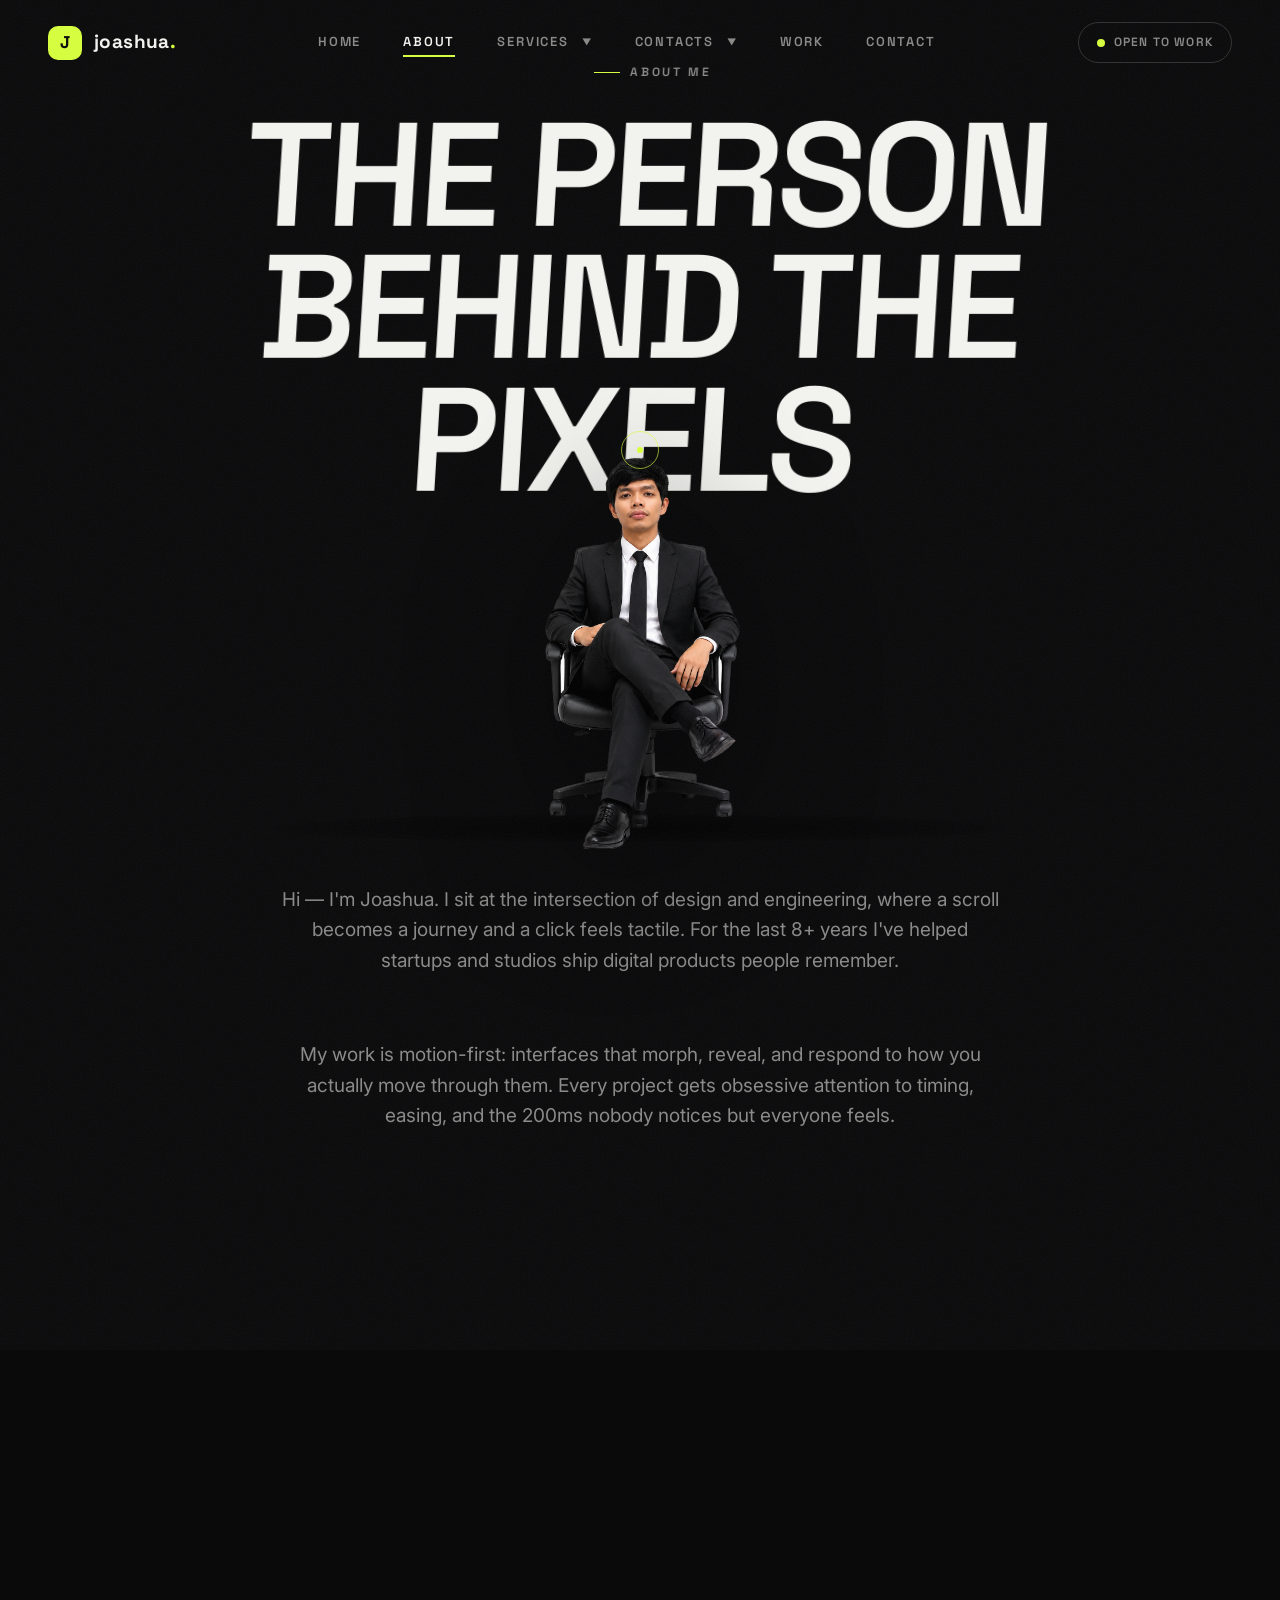
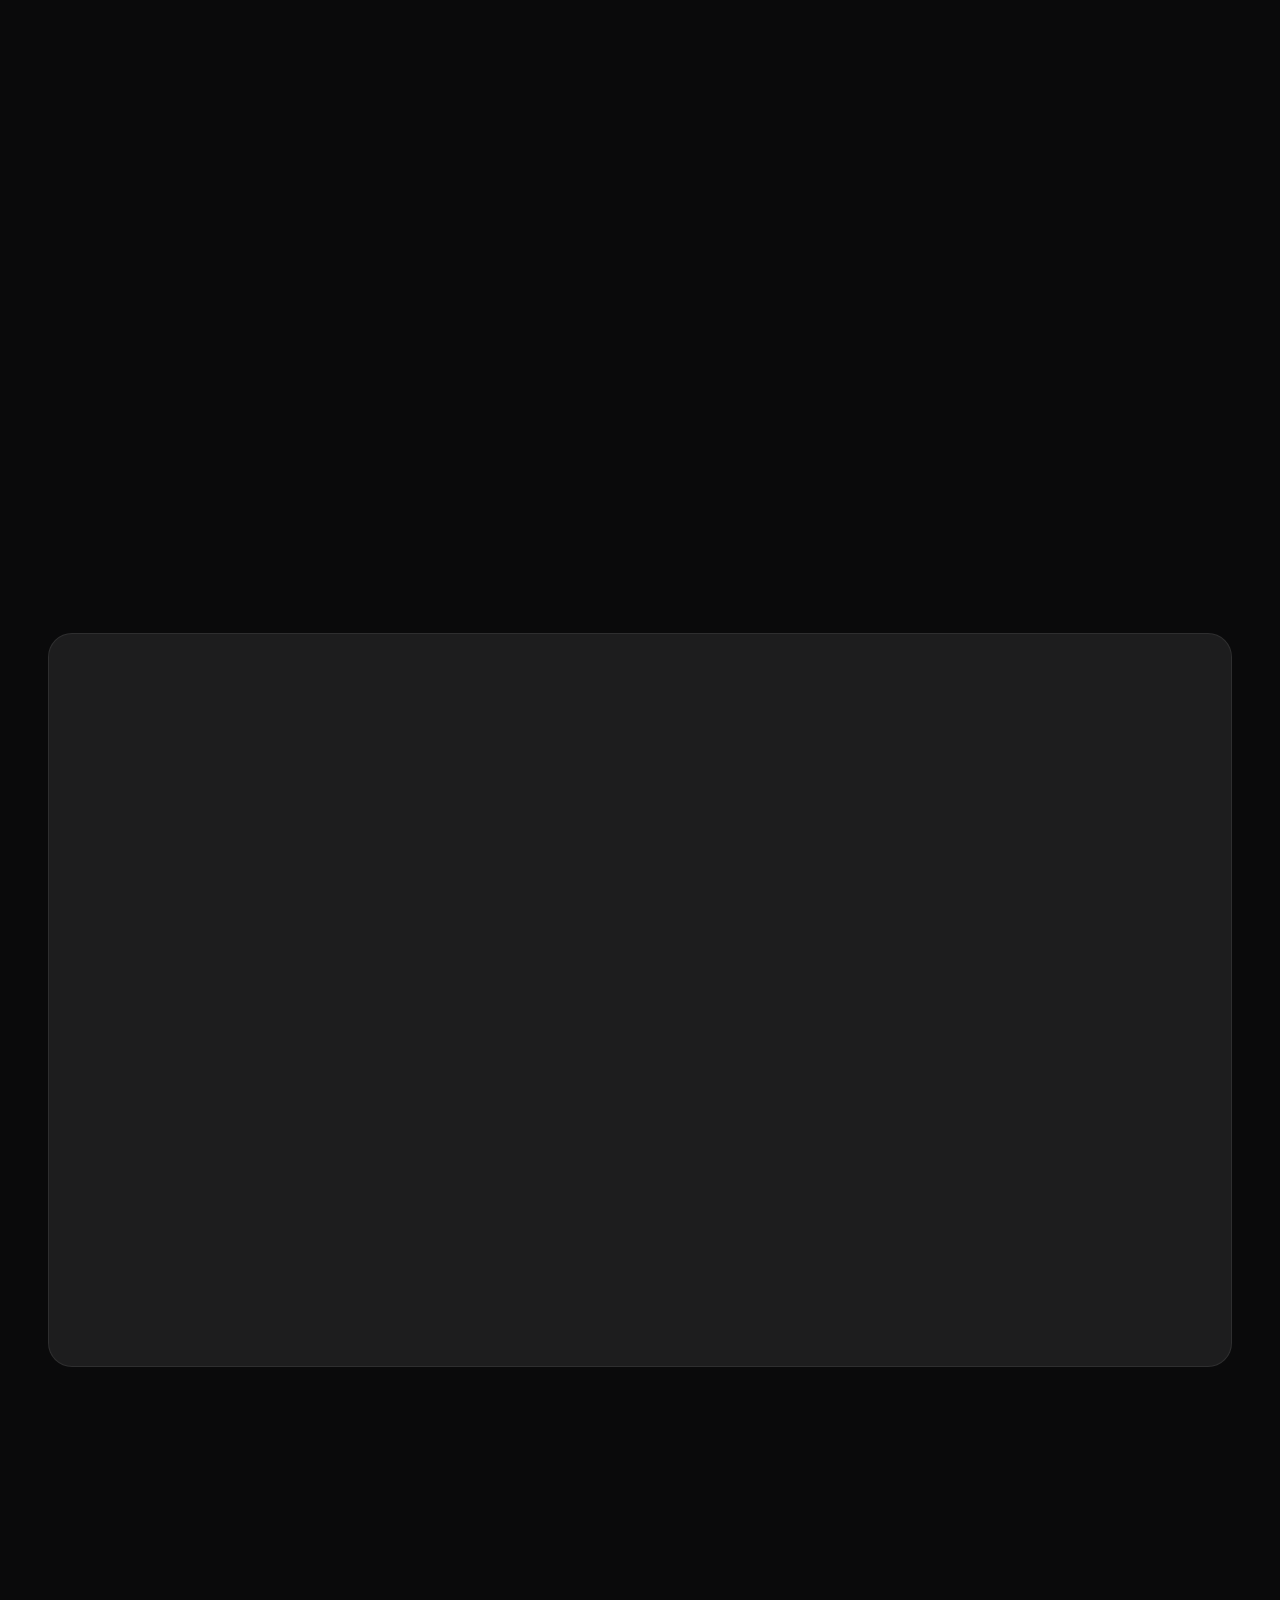
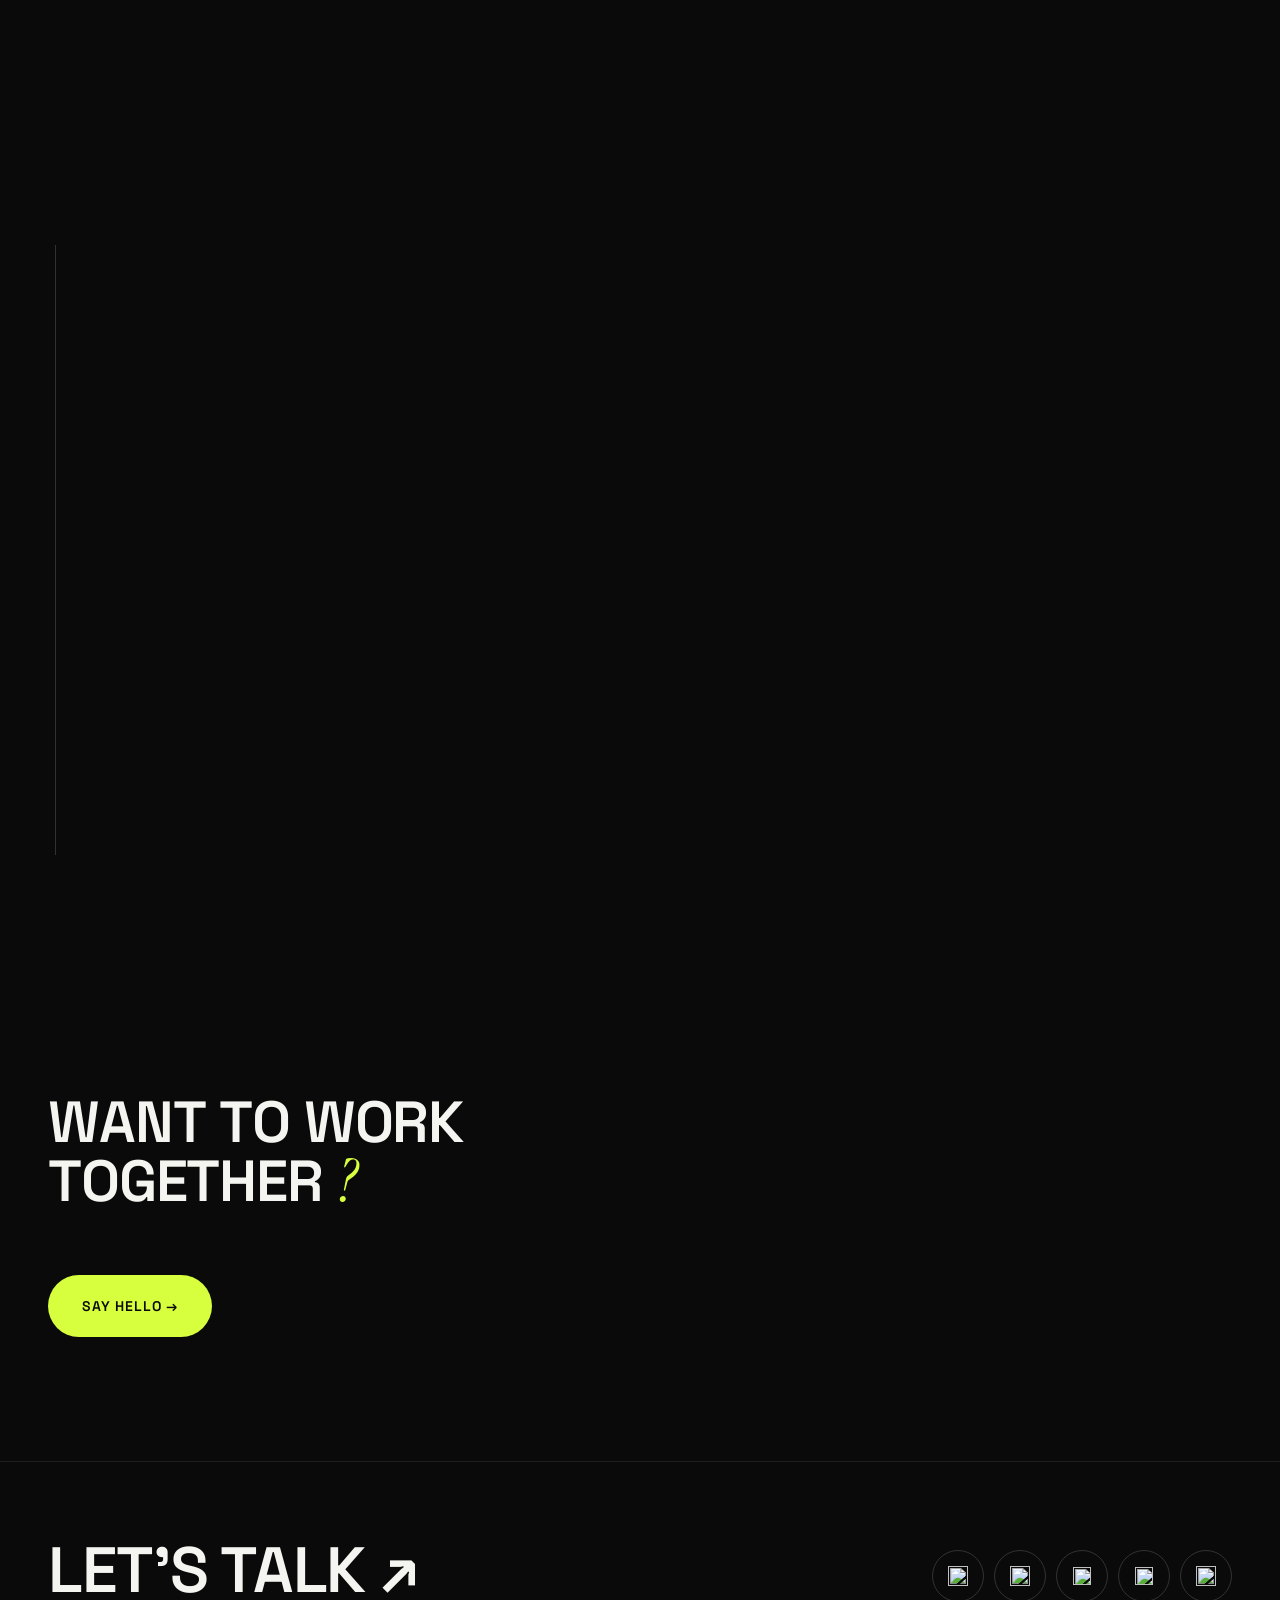
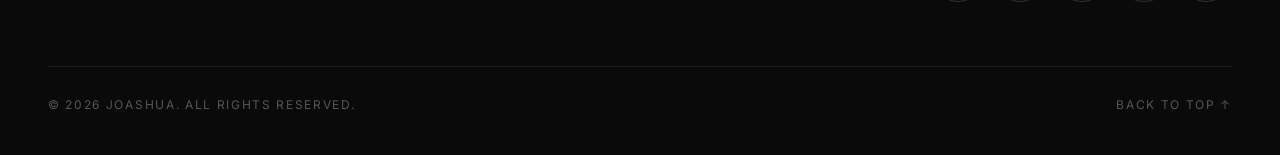
==== commit 8fe22a03: "Add contacts dropdown and clean dropdown labels" ====
--- a/about.html
+++ b/about.html
@@ -35,9 +35,17 @@
           <li class="dropdown">
             <button id="dropdownBtn" class="nav__link dropdown__trigger" type="button" aria-haspopup="true" aria-expanded="false">Services <span class="dropdown__arrow" aria-hidden="true">&#9660;</span></button>
             <ul id="dropdownMenu" class="dropdown-menu">
-              <li><a href="work.html">Web Development</a></li>
-              <li><a href="work.html">Mobile Development</a></li>
-              <li><a href="work.html">Graphic Design</a></li>
+              <li><a href="https://github.com/Shuash11/mathcalcu-website" target="_blank" rel="noopener">Web Development - MathCalcu Site</a></li>
+              <li><a href="https://github.com/Shuash11/MathCalcu" target="_blank" rel="noopener">Mobile Development - MathCalcu App</a></li>
+              <li><a href="https://github.com/Shuash11/clipmind" target="_blank" rel="noopener">Desktop Development - ClipMind</a></li>
+            </ul>
+          </li>
+          <li class="dropdown">
+            <button class="nav__link dropdown__trigger" type="button" aria-haspopup="true" aria-expanded="false">Contacts <span class="dropdown__arrow" aria-hidden="true">&#9660;</span></button>
+            <ul class="dropdown-menu">
+              <li><a href="https://github.com/Shuash11" target="_blank" rel="noopener">GitHub - @Shuash11</a></li>
+              <li><a href="mailto:joashuabarimbao10@gmail.com">Email - joashuabarimbao10@gmail.com</a></li>
+              <li><a href="tel:09334375611">Phone - 09334375611</a></li>
             </ul>
           </li>
           <li><a href="work.html" class="nav__link">Work</a></li>
@@ -56,9 +64,15 @@
     <a href="about.html" class="mobile-menu__link">About</a>
     <button id="mDropdownBtn" class="mobile-menu__link dropdown__trigger" type="button" aria-haspopup="true" aria-expanded="false">Services <span class="dropdown__arrow" aria-hidden="true">&#9660;</span></button>
     <ul id="mDropdownMenu" class="mobile-dropdown-menu">
-      <li><a href="work.html">Web Development</a></li>
-      <li><a href="work.html">Mobile Development</a></li>
-      <li><a href="work.html">Graphic Design</a></li>
+      <li><a href="https://github.com/Shuash11/mathcalcu-website" target="_blank" rel="noopener">Web Development - MathCalcu Site</a></li>
+      <li><a href="https://github.com/Shuash11/MathCalcu" target="_blank" rel="noopener">Mobile Development - MathCalcu App</a></li>
+      <li><a href="https://github.com/Shuash11/clipmind" target="_blank" rel="noopener">Desktop Development - ClipMind</a></li>
+    </ul>
+    <button class="mobile-menu__link dropdown__trigger" type="button" aria-haspopup="true" aria-expanded="false">Contacts <span class="dropdown__arrow" aria-hidden="true">&#9660;</span></button>
+    <ul class="mobile-dropdown-menu">
+      <li><a href="https://github.com/Shuash11" target="_blank" rel="noopener">GitHub - @Shuash11</a></li>
+      <li><a href="mailto:joashuabarimbao10@gmail.com">Email - joashuabarimbao10@gmail.com</a></li>
+      <li><a href="tel:09334375611">Phone - 09334375611</a></li>
     </ul>
     <a href="work.html" class="mobile-menu__link">Work</a>
     <a href="contact.html" class="mobile-menu__link">Contact</a>
